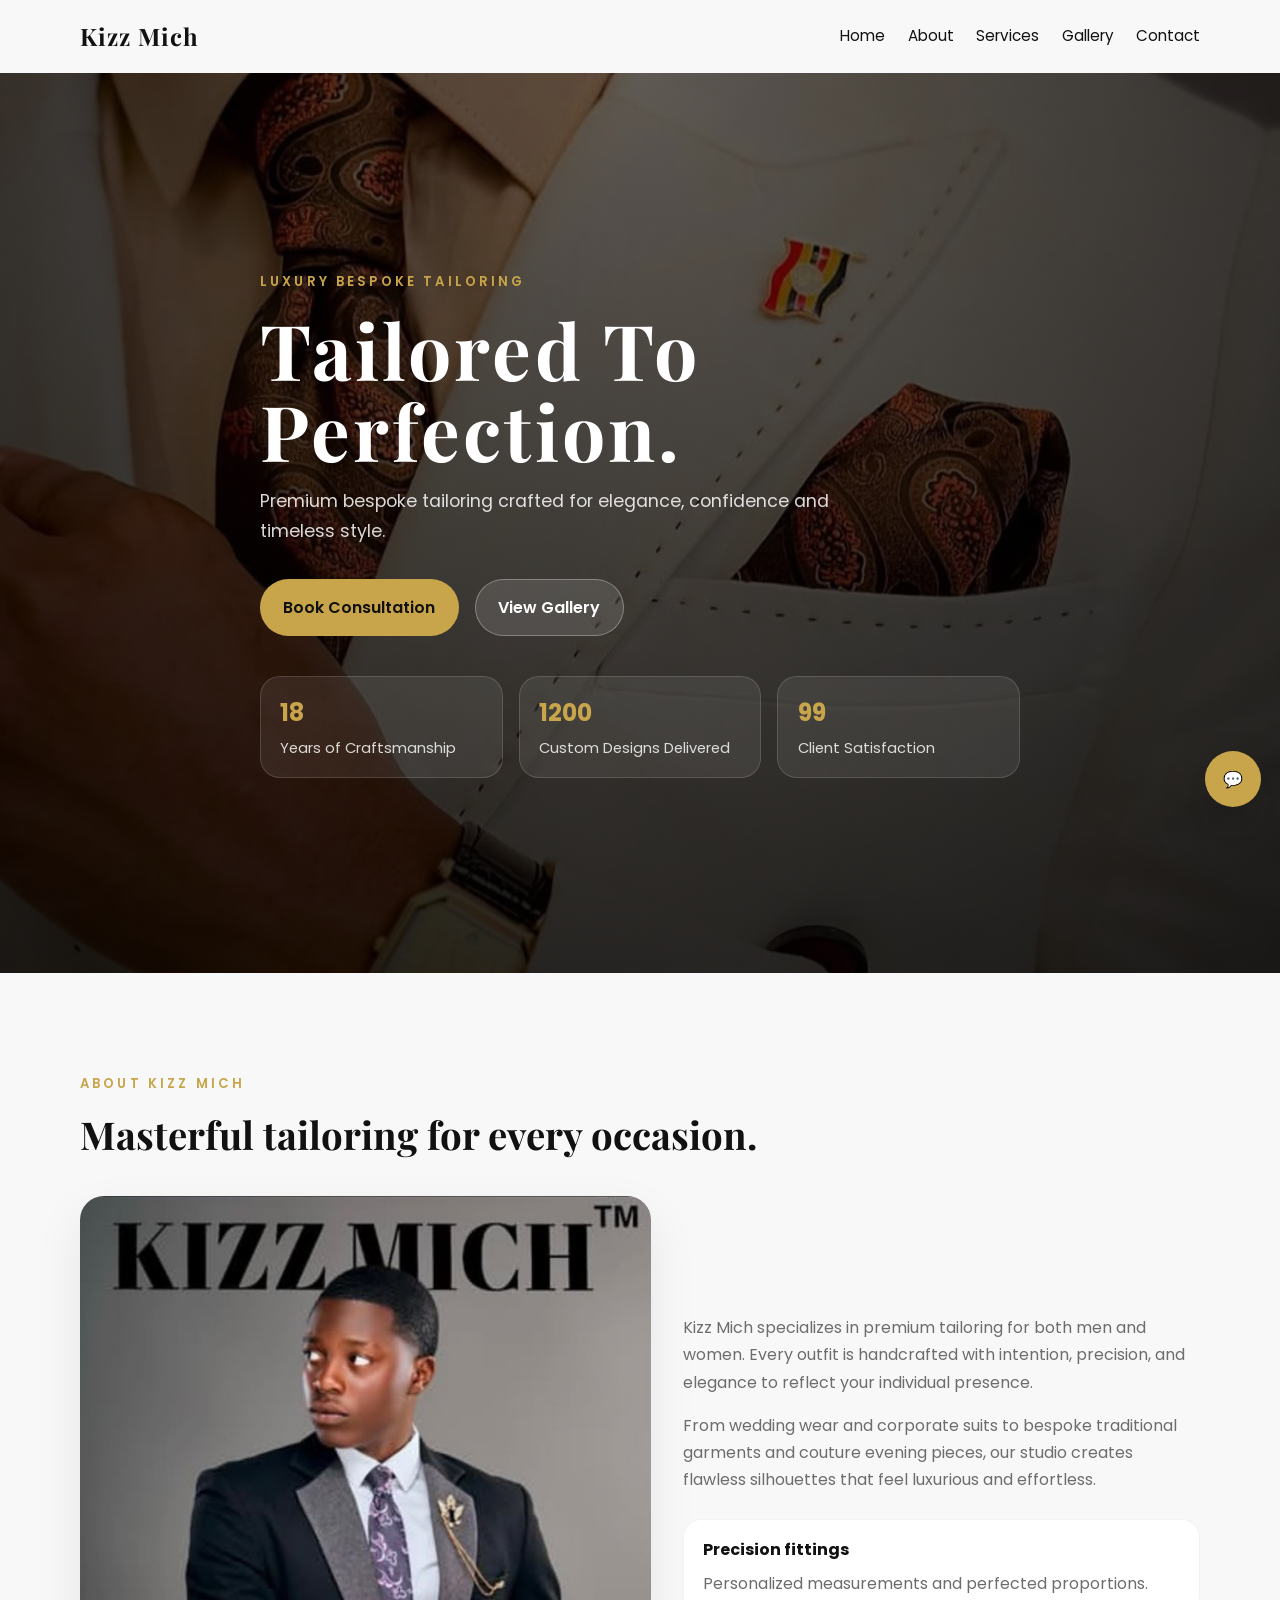
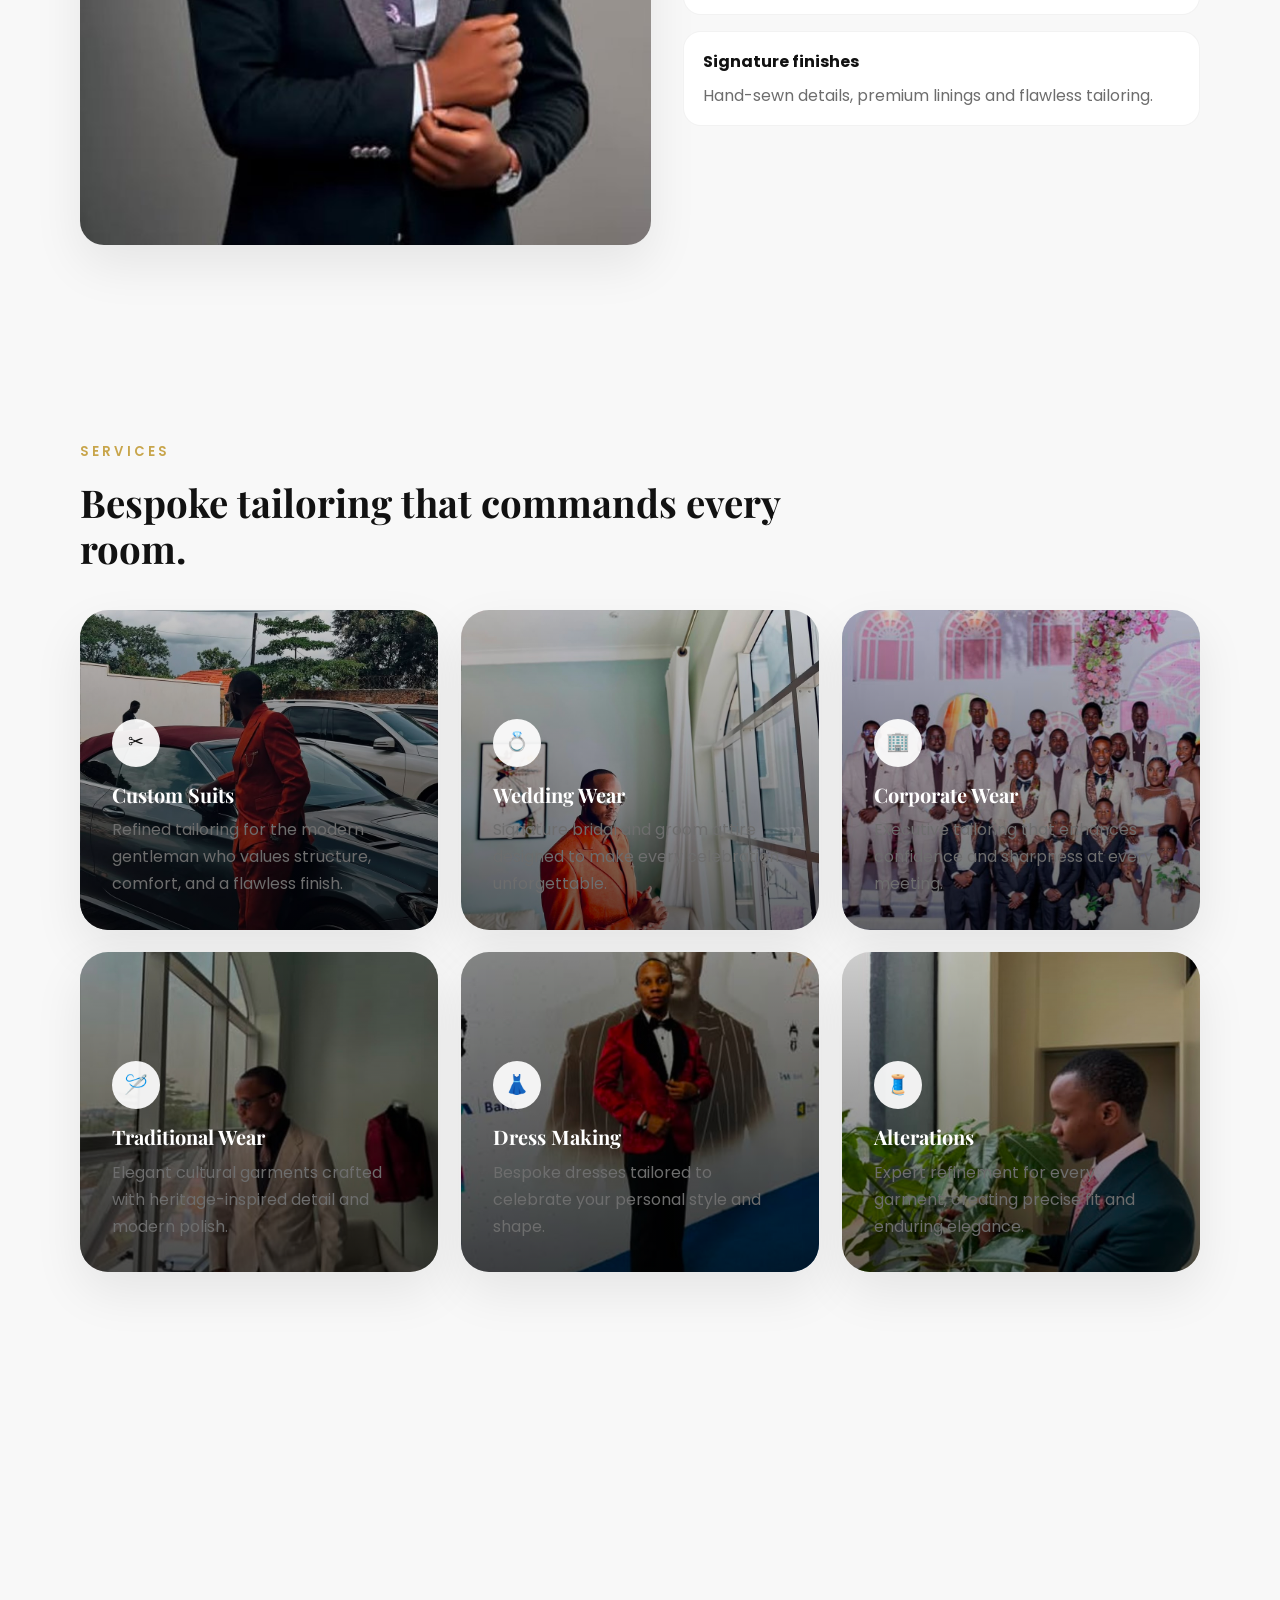
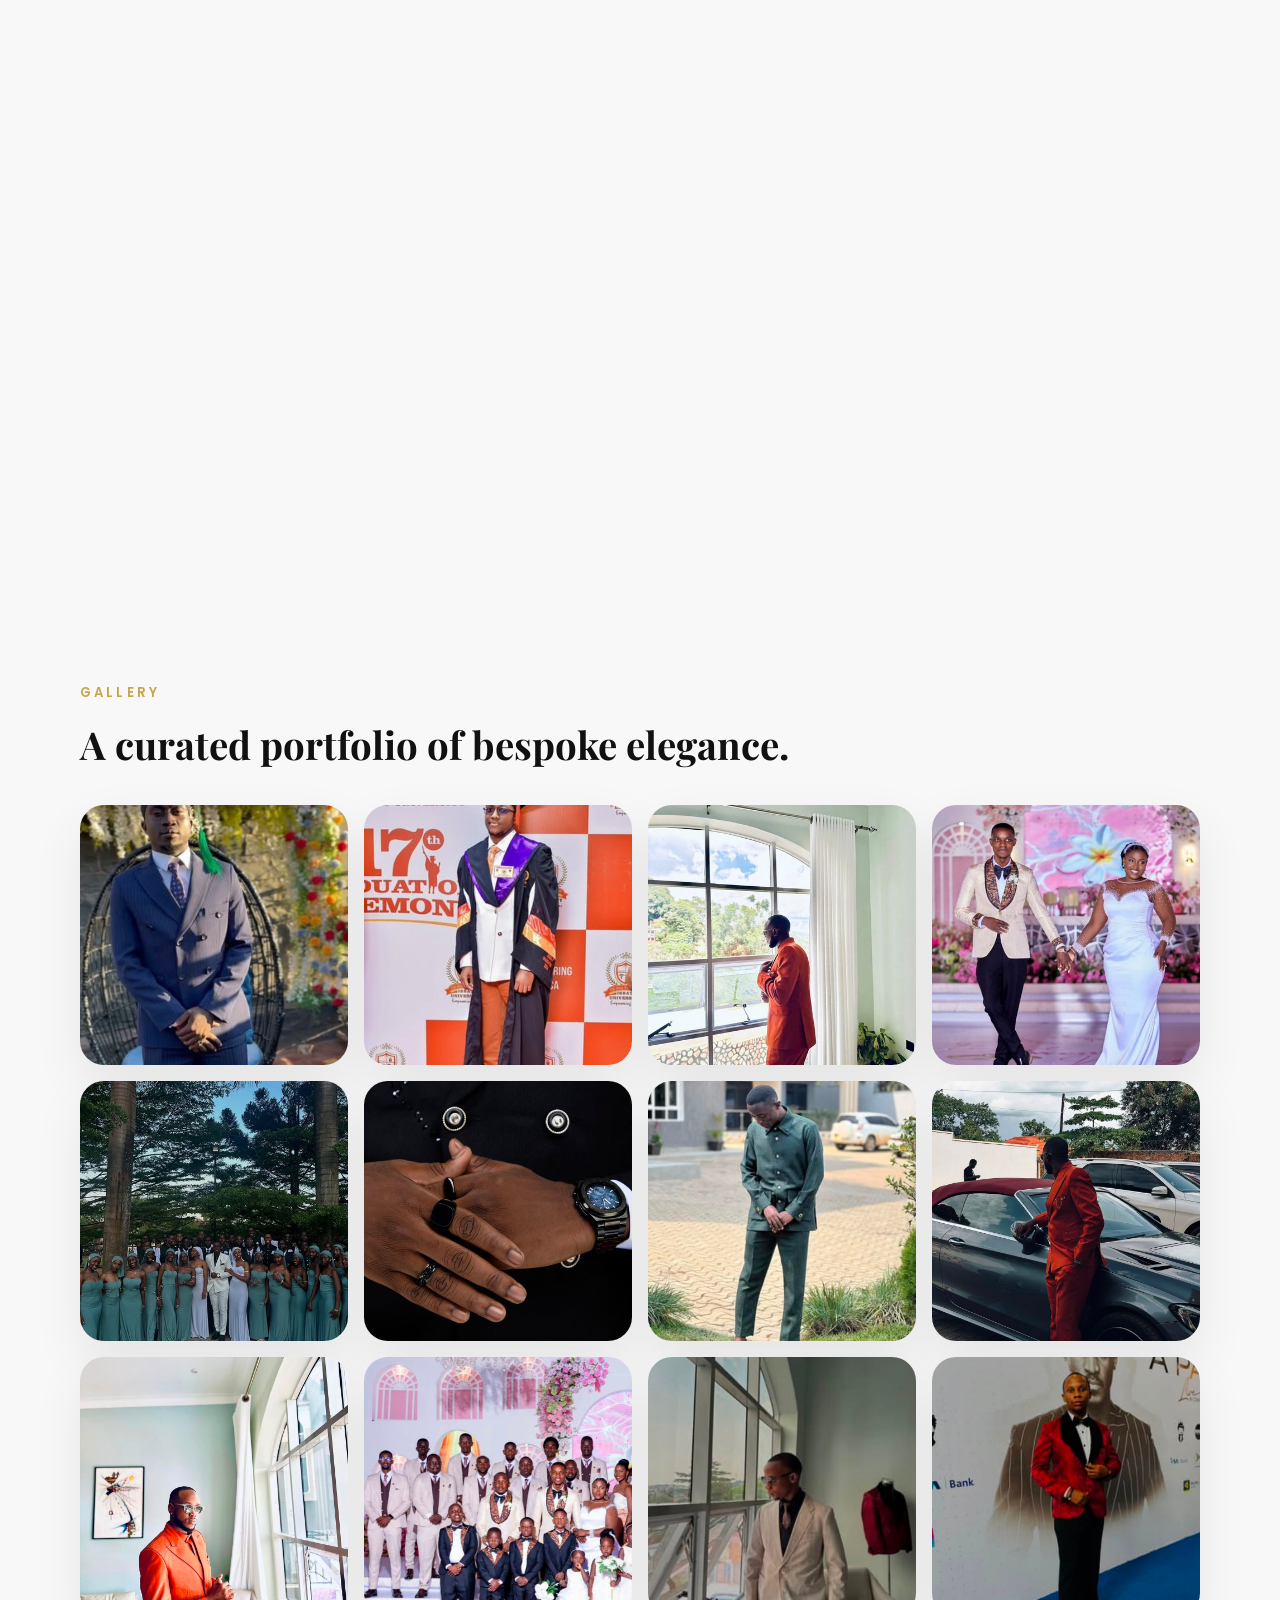
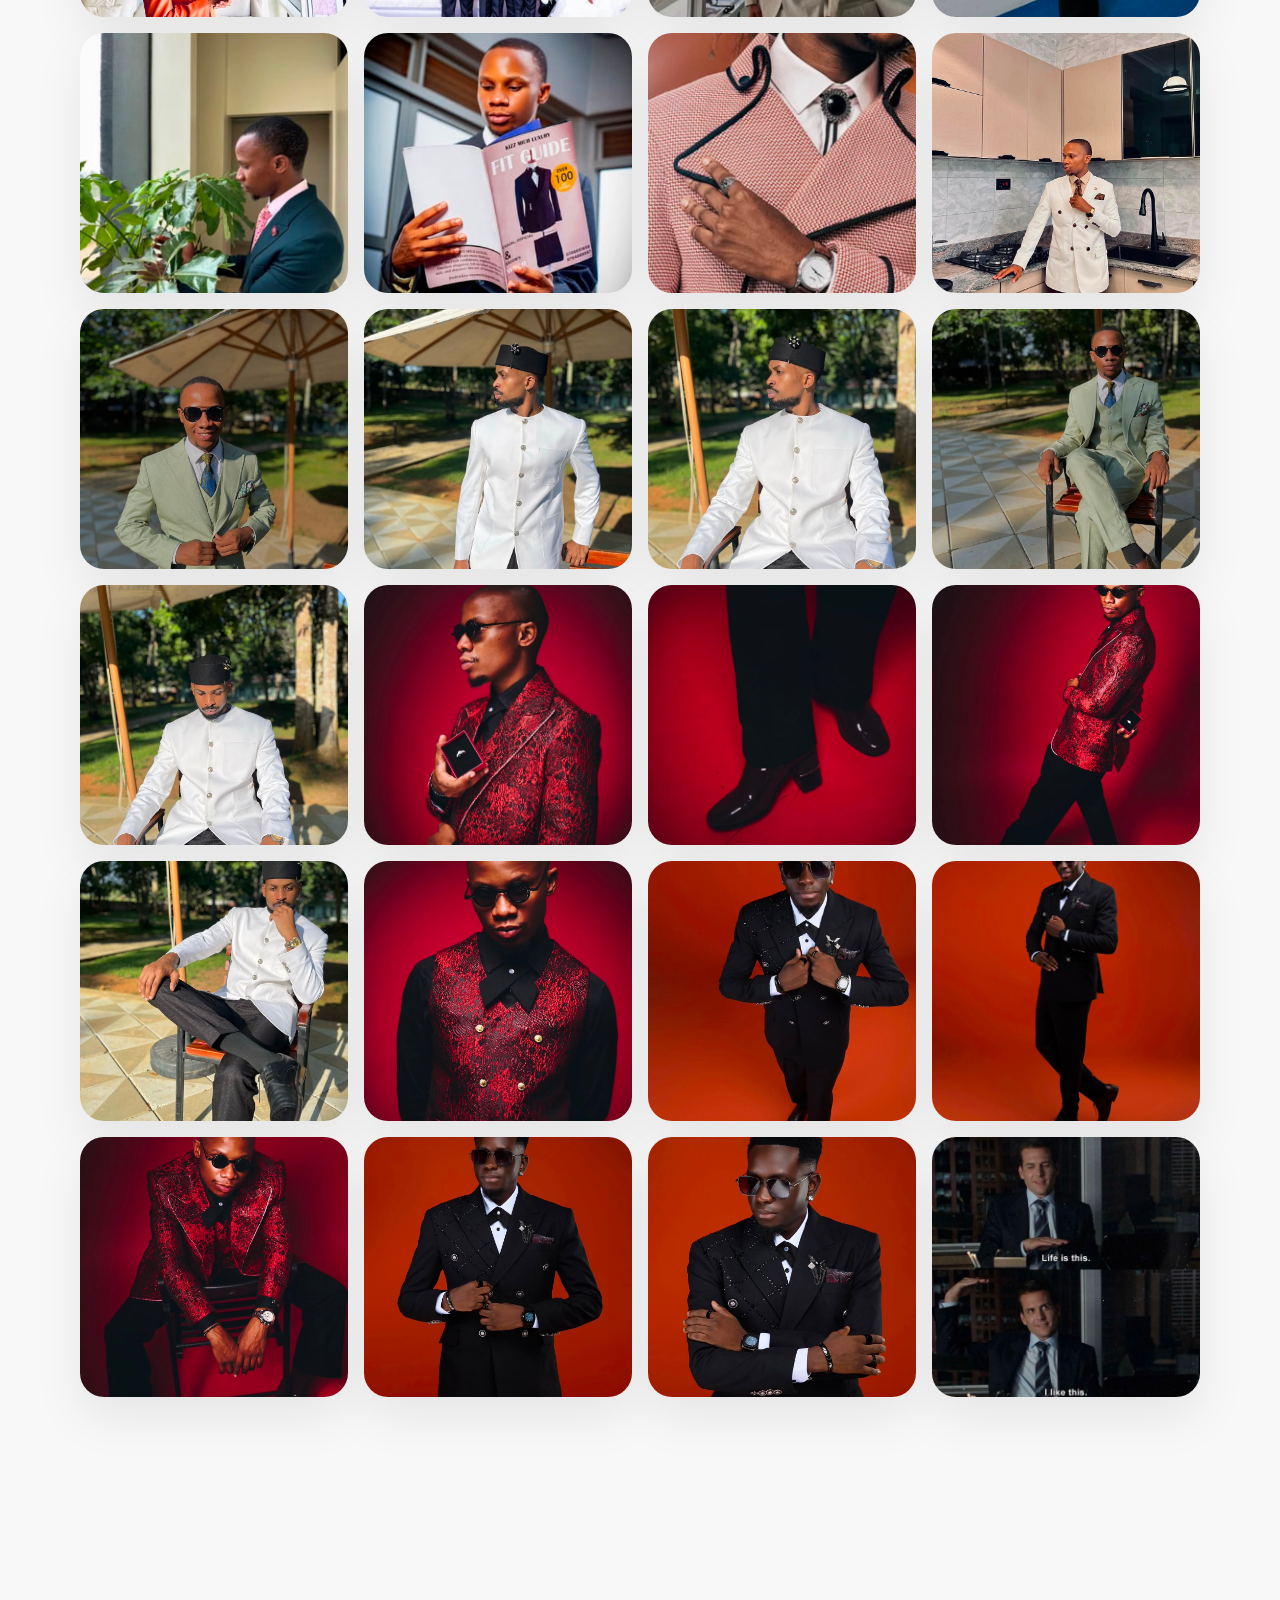
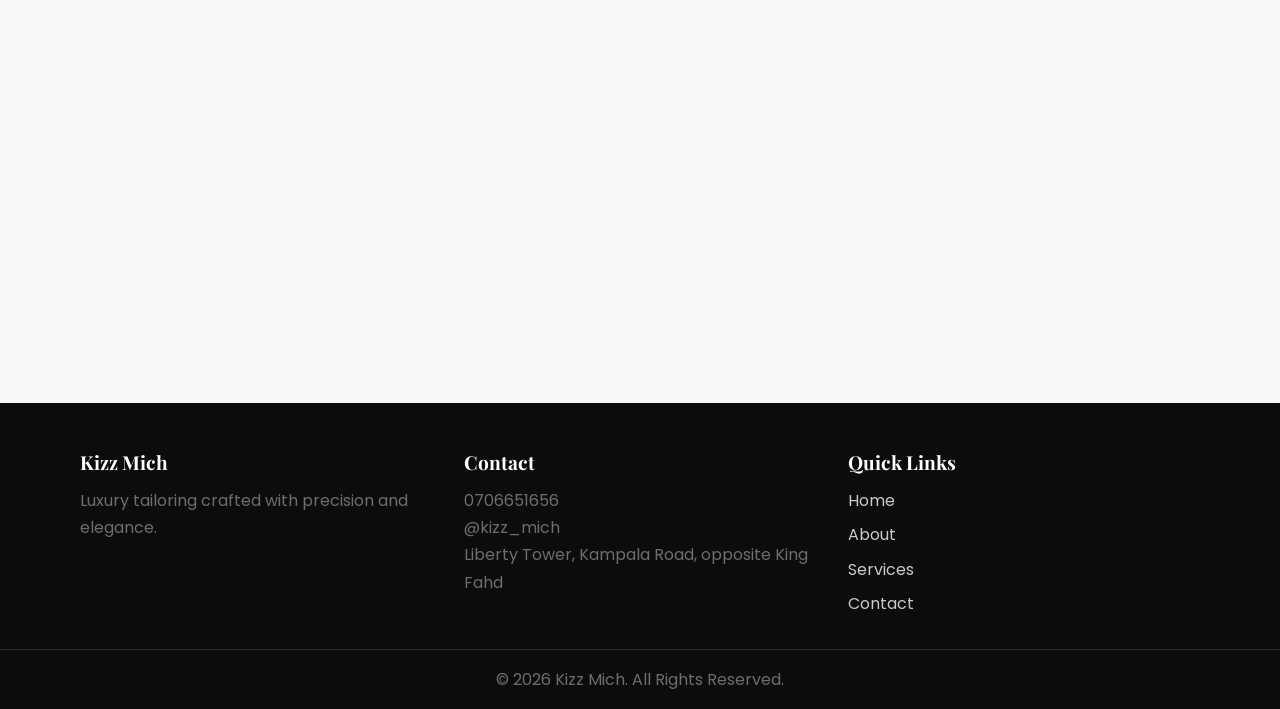
==== index.html @ db60ea43 "initial kizz mich 3" ====
<!DOCTYPE html>
<html lang="en">
  <head>
    <meta charset="UTF-8" />
    <meta name="viewport" content="width=device-width, initial-scale=1.0" />
    <meta
      name="description"
      content="Kizz Mich offers premium custom tailoring for men and women with precision, elegance, and timeless craftsmanship."
    />
    <meta property="og:title" content="Kizz Mich | Premium Bespoke Tailoring" />
    <meta
      property="og:description"
      content="Discover Kizz Mich — Uganda's leading bespoke tailoring studio for premium suits, couture dresses, and elegant custom wear."
    />
    <meta property="og:type" content="website" />
    <meta property="og:image" content="images/hero-1200.jpg" />
    <meta name="twitter:card" content="summary_large_image" />
    <title>Kizz Mich | Premium Tailoring</title>
    <link rel="preconnect" href="https://fonts.googleapis.com" />
    <link rel="preconnect" href="https://fonts.gstatic.com" crossorigin />
    <link
      href="https://fonts.googleapis.com/css2?family=Playfair+Display:wght@500;600;700&family=Poppins:wght@300;400;500;600&display=swap"
      rel="stylesheet"
    />
    <link rel="stylesheet" href="style.css" />
  </head>
  <body>
    <div class="page-loader" aria-hidden="true">
      <div class="loader-ring"></div>
    </div>

    <div class="progress-bar" aria-hidden="true"></div>

    <header class="site-header" id="home">
      <a class="skip-link" href="#main-content">Skip to content</a>
      <nav class="navbar container" aria-label="Primary navigation">
        <a href="#home" class="brand" aria-label="Kizz Mich home">Kizz Mich</a>
        <button class="menu-toggle" aria-label="Toggle navigation" aria-expanded="false" aria-controls="nav-links">
          <span></span>
          <span></span>
          <span></span>
        </button>
        <div class="nav-links" id="nav-links">
          <a href="#home">Home</a>
          <a href="#about">About</a>
          <a href="#services">Services</a>
          <a href="#gallery">Gallery</a>
          <a href="#contact">Contact</a>
        </div>
      </nav>
    </header>

    <main id="main-content">
      <section class="hero">
        <div class="hero-media">
          <picture>
            <source srcset="images/hero-800.jpg 800w, images/hero-1200.jpg 1200w" sizes="100vw" />
            <img src="images/hero.jpg" alt="Tailoring expert preparing luxury fabric" loading="eager" />
          </picture>
        </div>
        <div class="hero-overlay"></div>
        <div class="hero-content container reveal">
          <p class="eyebrow">Luxury Bespoke Tailoring</p>
          <h1>Tailored To Perfection.</h1>
          <p class="hero-copy">
            Premium bespoke tailoring crafted for elegance, confidence and timeless style.
          </p>
          <div class="hero-actions">
            <a href="#contact" class="btn btn-primary">Book Consultation</a>
            <a href="#gallery" class="btn btn-secondary">View Gallery</a>
          </div>
          <div class="hero-stats">
            <div>
              <strong data-count="18">0</strong>
              <span>Years of Craftsmanship</span>
            </div>
            <div>
              <strong data-count="1200">0</strong>
              <span>Custom Designs Delivered</span>
            </div>
            <div>
              <strong data-count="99">0</strong>
              <span>Client Satisfaction</span>
            </div>
          </div>
        </div>
      </section>

      <section class="about section container reveal" id="about">
        <div class="section-heading">
          <p class="eyebrow">About Kizz Mich</p>
          <h2>Masterful tailoring for every occasion.</h2>
        </div>
        <div class="about-grid about-grid-reverse">
          <div class="about-media about-portrait">
            <picture>
              <source srcset="images/about-600.jpg 600w, images/about-900.jpg 900w" sizes="(max-width: 760px) 100vw, 40vw" />
              <img src="images/about.jpg" alt="Tailor fitting a client in a luxurious studio" loading="lazy" />
            </picture>
          </div>
          <div class="about-copy">
            <p>
              Kizz Mich specializes in premium tailoring for both men and women. Every outfit is handcrafted with intention, precision, and elegance to reflect your individual presence.
            </p>
            <p>
              From wedding wear and corporate suits to bespoke traditional garments and couture evening pieces, our studio creates flawless silhouettes that feel luxurious and effortless.
            </p>
            <div class="about-highlights">
              <div>
                <strong>Precision fittings</strong>
                <span>Personalized measurements and perfected proportions.</span>
              </div>
              <div>
                <strong>Signature finishes</strong>
                <span>Hand-sewn details, premium linings and flawless tailoring.</span>
              </div>
            </div>
          </div>
        </div>
      </section>

      <section class="services section container reveal" id="services">
        <div class="section-heading">
          <p class="eyebrow">Services</p>
          <h2>Bespoke tailoring that commands every room.</h2>
        </div>
        <div class="services-grid">
          <article class="service-card" style="background-image:url('images/WhatsApp Image 2026-07-07 at 2.51.46 PM (1).jpeg')">
            <div class="service-overlay"></div>
            <div class="service-body">
              <div class="icon">✂</div>
              <h3>Custom Suits</h3>
              <p>Refined tailoring for the modern gentleman who values structure, comfort, and a flawless finish.</p>
            </div>
          </article>
          <article class="service-card" style="background-image:url('images/WhatsApp Image 2026-07-07 at 2.51.46 PM (2).jpeg')">
            <div class="service-overlay"></div>
            <div class="service-body">
              <div class="icon">💍</div>
              <h3>Wedding Wear</h3>
              <p>Signature bridal and groom attire designed to make every celebration unforgettable.</p>
            </div>
          </article>
          <article class="service-card" style="background-image:url('images/WhatsApp Image 2026-07-07 at 2.51.46 PM (3).jpeg')">
            <div class="service-overlay"></div>
            <div class="service-body">
              <div class="icon">🏢</div>
              <h3>Corporate Wear</h3>
              <p>Executive tailoring that enhances confidence and sharpness at every meeting.</p>
            </div>
          </article>
          <article class="service-card" style="background-image:url('images/WhatsApp Image 2026-07-07 at 2.51.47 PM (1).jpeg')">
            <div class="service-overlay"></div>
            <div class="service-body">
              <div class="icon">🪡</div>
              <h3>Traditional Wear</h3>
              <p>Elegant cultural garments crafted with heritage-inspired detail and modern polish.</p>
            </div>
          </article>
          <article class="service-card" style="background-image:url('images/WhatsApp Image 2026-07-07 at 2.51.47 PM (2).jpeg')">
            <div class="service-overlay"></div>
            <div class="service-body">
              <div class="icon">👗</div>
              <h3>Dress Making</h3>
              <p>Bespoke dresses tailored to celebrate your personal style and shape.</p>
            </div>
          </article>
          <article class="service-card" style="background-image:url('images/WhatsApp Image 2026-07-07 at 2.51.47 PM (3).jpeg')">
            <div class="service-overlay"></div>
            <div class="service-body">
              <div class="icon">🧵</div>
              <h3>Alterations</h3>
              <p>Expert refinement for every garment, creating precise fit and enduring elegance.</p>
            </div>
          </article>
        </div>
      </section>

      <section class="why-us section container reveal">
        <div class="section-heading">
          <p class="eyebrow">Why Choose Us</p>
          <h2>Craftsmanship that goes beyond expectation.</h2>
        </div>
        <div class="feature-grid feature-grid-6">
          <article class="feature-card">
            <div class="icon">👑</div>
            <h3>Premium Fabrics</h3>
            <p>Only the finest materials selected for luxurious texture and durability.</p>
          </article>
          <article class="feature-card">
            <div class="icon">📏</div>
            <h3>Perfect Fit</h3>
            <p>Precision measurements and tailored adjustments for flawless contours.</p>
          </article>
          <article class="feature-card">
            <div class="icon">🧵</div>
            <h3>Attention To Detail</h3>
            <p>Every seam, stitch, and finish is executed with exacting care.</p>
          </article>
          <article class="feature-card">
            <div class="icon">⚡</div>
            <h3>Fast Delivery</h3>
            <p>Efficient service that delivers your bespoke wardrobe on schedule.</p>
          </article>
          <article class="feature-card">
            <div class="icon">🌟</div>
            <h3>Customer Satisfaction</h3>
            <p>A commitment to delight every client with service and style.</p>
          </article>
          <article class="feature-card">
            <div class="icon">🎨</div>
            <h3>Creative Styling</h3>
            <p>Personalized design direction for timeless, modern elegance.</p>
          </article>
        </div>
      </section>

      <section class="gallery section container reveal" id="gallery">
        <div class="section-heading">
          <p class="eyebrow">Gallery</p>
          <h2>A curated portfolio of bespoke elegance.</h2>
        </div>
        <div class="gallery-grid" id="galleryGrid"></div>
        <div class="lightbox" id="lightbox" aria-hidden="true">
          <button type="button" class="lightbox-close" aria-label="Close gallery view">×</button>
          <button type="button" class="lightbox-prev" aria-label="Previous image">‹</button>
          <img class="lightbox-image" alt="" />
          <button type="button" class="lightbox-next" aria-label="Next image">›</button>
        </div>
      </section>

      <section class="testimonials section container reveal">
        <div class="section-heading">
          <p class="eyebrow">Testimonials</p>
          <h2>Trusted by clients who value impeccable style.</h2>
        </div>
        <div class="testimonial-slider">
          <button type="button" class="testimonial-nav prev" aria-label="Previous testimonial">‹</button>
          <div class="testimonial-track">
            <article class="testimonial-card">
              <div class="profile" style="background-image:url('images/WhatsApp Image 2026-07-07 at 2.51.49 PM (1).jpeg')"></div>
              <p>“The fit was flawless and the attention to detail was extraordinary. I felt truly elevated.”</p>
              <h3>Sarah N.</h3>
              <span>★★★★★</span>
            </article>
            <article class="testimonial-card">
              <div class="profile" style="background-image:url('images/WhatsApp Image 2026-07-07 at 2.51.49 PM (2).jpeg')"></div>
              <p>“Every piece felt bespoke and beautifully finished. Kizz Mich made me look sharp and confident.”</p>
              <h3>David K.</h3>
              <span>★★★★★</span>
            </article>
            <article class="testimonial-card">
              <div class="profile" style="background-image:url('images/WhatsApp Image 2026-07-07 at 2.51.49 PM (3).jpeg')"></div>
              <p>“Professional, elegant, and incredibly attentive. My wedding attire exceeded every expectation.”</p>
              <h3>Anita M.</h3>
              <span>★★★★★</span>
            </article>
          </div>
          <button type="button" class="testimonial-nav next" aria-label="Next testimonial">›</button>
        </div>
      </section>

      <section class="cta section reveal cta-strong">
        <div class="cta-overlay"></div>
        <div class="container cta-box">
          <h2>Ready for your perfect fit?</h2>
          <a href="#contact" class="btn btn-primary btn-light">Contact Us</a>
        </div>
      </section>

      <section class="contact section container reveal" id="contact">
        <div class="section-heading">
          <p class="eyebrow">Contact</p>
          <h2>Book your consultation with us.</h2>
        </div>
        <div class="contact-grid">
          <div class="contact-details">
            <div class="detail-item">
              <h3>Phone</h3>
              <p><a href="tel:+256706651656">0706651656</a></p>
            </div>
            <div class="detail-item">
              <h3>Instagram</h3>
              <p><a href="https://instagram.com/kizz_mich" target="_blank" rel="noreferrer">@kizz_mich</a></p>
            </div>
            <div class="detail-item">
              <h3>Location</h3>
              <p>Liberty Tower, Kampala Road, opposite King Fahd</p>
            </div>
            <div class="social-links" aria-label="Social links">
              <a href="https://instagram.com/kizz_mich" target="_blank" rel="noreferrer" aria-label="Instagram">📸</a>
              <a href="tel:+256706651656" aria-label="Phone">📞</a>
            </div>
          </div>
          <form class="contact-form" novalidate>
            <div class="form-row">
              <label>
                Name
                <input type="text" name="name" required />
              </label>
              <label>
                Email
                <input type="email" name="email" required />
              </label>
            </div>
            <div class="form-row">
              <label>
                Phone
                <input type="tel" name="phone" required />
              </label>
            </div>
            <label>
              Message
              <textarea name="message" rows="5" required></textarea>
            </label>
            <button type="submit" class="btn btn-primary">Send Message</button>
            <p class="form-message" role="status" aria-live="polite"></p>
          </form>
        </div>
        <div class="map-card">
          <iframe
            title="Kizz Mich location map"
            src="https://www.google.com/maps?q=Liberty%20Tower%20Kampala%20Road%20opposite%20King%20Fahd&output=embed"
            loading="lazy"
            referrerpolicy="no-referrer-when-downgrade"
          ></iframe>
        </div>
      </section>
    </main>

    <footer class="site-footer">
      <div class="container footer-grid">
        <div>
          <h3>Kizz Mich</h3>
          <p>Luxury tailoring crafted with precision and elegance.</p>
        </div>
        <div>
          <h3>Contact</h3>
          <p>0706651656</p>
          <p>@kizz_mich</p>
          <p>Liberty Tower, Kampala Road, opposite King Fahd</p>
        </div>
        <div>
          <h3>Quick Links</h3>
          <ul>
            <li><a href="#home">Home</a></li>
            <li><a href="#about">About</a></li>
            <li><a href="#services">Services</a></li>
            <li><a href="#contact">Contact</a></li>
          </ul>
        </div>
      </div>
      <div class="footer-bottom">
        <p>© 2026 Kizz Mich. All Rights Reserved.</p>
      </div>
    </footer>

    <a class="whatsapp-float" href="https://wa.me/256706651656" target="_blank" rel="noreferrer" aria-label="Chat on WhatsApp">💬</a>
    <button class="back-to-top" aria-label="Back to top">↑</button>

    <script src="script.js"></script>
  </body>
</html>
---- style.css ----
:root {
  --color-primary: #111111;
  --color-secondary: #ffffff;
  --color-accent: #c8a54b;
  --color-bg: #f8f8f8;
  --color-muted: #6d6d6d;
  --shadow: 0 20px 50px rgba(17, 17, 17, 0.08);
  --radius: 24px;
  --container: min(1120px, calc(100% - 2rem));
}

* {
  box-sizing: border-box;
  margin: 0;
  padding: 0;
}

html {
  scroll-behavior: smooth;
}

body {
  font-family: 'Poppins', sans-serif;
  color: var(--color-primary);
  background: var(--color-bg);
  line-height: 1.7;
  overflow-x: hidden;
}

img {
  display: block;
  width: 100%;
}

a {
  color: inherit;
  text-decoration: none;
}

button,
input,
textarea,
select {
  font: inherit;
}

.container {
  width: var(--container);
  margin: 0 auto;
}

.section {
  padding: 6rem 0;
}

.reveal {
  opacity: 0;
  transform: translateY(32px);
  transition: opacity 0.7s ease, transform 0.7s ease;
}

.reveal.visible {
  opacity: 1;
  transform: translateY(0);
}

.skip-link {
  position: absolute;
  left: -999px;
  top: 0;
  background: var(--color-primary);
  color: var(--color-secondary);
  padding: 0.75rem 1rem;
  z-index: 50;
}

.skip-link:focus {
  left: 1rem;
  top: 1rem;
}

.page-loader {
  position: fixed;
  inset: 0;
  background: var(--color-secondary);
  display: grid;
  place-items: center;
  z-index: 999;
  transition: opacity 0.5s ease, visibility 0.5s ease;
}

.page-loader.hidden {
  opacity: 0;
  visibility: hidden;
}

.loader-ring {
  width: 54px;
  height: 54px;
  border: 4px solid rgba(200, 165, 75, 0.2);
  border-top-color: var(--color-accent);
  border-radius: 50%;
  animation: spin 0.85s linear infinite;
}

.progress-bar {
  position: fixed;
  top: 0;
  left: 0;
  height: 3px;
  width: 0;
  background: linear-gradient(90deg, var(--color-accent), #e7c77d);
  z-index: 1000;
}

.site-header {
  position: sticky;
  top: 0;
  z-index: 200;
  transition: background 0.3s ease, box-shadow 0.3s ease, backdrop-filter 0.3s ease;
}

.site-header.scrolled {
  background: rgba(255, 255, 255, 0.88);
  backdrop-filter: blur(16px);
  box-shadow: 0 10px 35px rgba(17, 17, 17, 0.06);
}

.navbar {
  display: flex;
  justify-content: space-between;
  align-items: center;
  padding: 1rem 0;
}

.brand {
  font-family: 'Playfair Display', serif;
  font-size: 1.5rem;
  font-weight: 700;
  letter-spacing: 0.04em;
}

.nav-links {
  display: flex;
  gap: 1.4rem;
  align-items: center;
}

.nav-links a {
  color: var(--color-primary);
  font-size: 0.95rem;
  transition: color 0.3s ease, transform 0.3s ease;
}

.nav-links a:hover,
.nav-links a:focus-visible {
  color: var(--color-accent);
  transform: translateY(-2px);
}

.menu-toggle {
  display: none;
  flex-direction: column;
  gap: 4px;
  border: 0;
  background: transparent;
  cursor: pointer;
}

.menu-toggle span {
  display: block;
  width: 24px;
  height: 2px;
  background: var(--color-primary);
  transition: transform 0.3s ease, opacity 0.3s ease;
}

.hero {
  position: relative;
  min-height: 100vh;
  display: grid;
  align-items: center;
  overflow: hidden;
}

.hero-media {
  position: absolute;
  inset: 0;
  z-index: 0;
}

.hero-media img {
  width: 100%;
  height: 100%;
  object-fit: cover;
  transform: scale(1.05);
  transition: transform 16s ease;
}

.hero:hover .hero-media img,
.hero:focus-within .hero-media img {
  transform: scale(1.08);
}

.hero-overlay {
  position: absolute;
  inset: 0;
  background: radial-gradient(circle at top center, rgba(0, 0, 0, 0.45), rgba(0, 0, 0, 0.85));
  z-index: 1;
}

.hero-content {
  position: relative;
  z-index: 2;
  color: var(--color-secondary);
  padding: 6rem 0;
  max-width: 760px;
}

.hero h1 {
  font-size: clamp(3rem, 6vw, 5.2rem);
  letter-spacing: 0.04em;
  line-height: 1.05;
}

.hero-copy {
  font-size: 1.12rem;
  color: rgba(255, 255, 255, 0.88);
  margin-bottom: 2rem;
  max-width: 620px;
}

.hero-actions {
  display: flex;
  flex-wrap: wrap;
  gap: 1rem;
  margin-bottom: 2.5rem;
}

.hero-stats {
  display: grid;
  grid-template-columns: repeat(3, minmax(0, 1fr));
  gap: 1rem;
}

.hero-stats div {
  background: rgba(255, 255, 255, 0.08);
  border: 1px solid rgba(255, 255, 255, 0.14);
  padding: 1rem 1.2rem;
  border-radius: 20px;
}

.hero-stats strong {
  display: block;
  font-size: 1.5rem;
  color: var(--color-accent);
}

.hero-stats span {
  color: rgba(255, 255, 255, 0.82);
  font-size: 0.92rem;
}

.eyebrow {
  display: inline-flex;
  text-transform: uppercase;
  letter-spacing: 0.24em;
  font-size: 0.82rem;
  color: var(--color-accent);
  margin-bottom: 1rem;
  font-weight: 600;
}

h1,
h2,
h3 {
  font-family: 'Playfair Display', serif;
  line-height: 1.2;
}

h1 {
  font-size: clamp(2.5rem, 5vw, 4.5rem);
  margin-bottom: 1rem;
}

h2 {
  font-size: clamp(2rem, 3vw, 2.75rem);
  margin-bottom: 1rem;
}

.hero-copy {
  font-size: 1.1rem;
  color: rgba(255, 255, 255, 0.84);
  margin-bottom: 2rem;
  max-width: 610px;
}

.hero-actions {
  display: flex;
  flex-wrap: wrap;
  gap: 1rem;
  margin-bottom: 2.5rem;
}

.btn {
  display: inline-flex;
  align-items: center;
  justify-content: center;
  border-radius: 999px;
  padding: 0.9rem 1.4rem;
  font-weight: 600;
  border: 1px solid transparent;
  transition: transform 0.3s ease, box-shadow 0.3s ease, background 0.3s ease;
}

.btn:hover,
.btn:focus-visible {
  transform: translateY(-3px);
  box-shadow: 0 10px 25px rgba(0, 0, 0, 0.16);
}

.btn-primary {
  background: var(--color-accent);
  color: var(--color-primary);
}

.btn-secondary {
  background: rgba(255, 255, 255, 0.12);
  color: var(--color-secondary);
  border-color: rgba(255, 255, 255, 0.3);
}

.btn-light {
  background: var(--color-secondary);
  color: var(--color-primary);
}

.stats {
  display: grid;
  grid-template-columns: repeat(3, minmax(0, 1fr));
  gap: 1rem;
  padding-top: 1rem;
}

.stats div {
  background: rgba(255, 255, 255, 0.08);
  backdrop-filter: blur(10px);
  padding: 1rem;
  border-radius: 16px;
}

.stats strong {
  display: block;
  font-size: 1.3rem;
  color: var(--color-accent);
}

.stats span {
  font-size: 0.9rem;
  color: rgba(255, 255, 255, 0.8);
}

.section-heading {
  max-width: 760px;
  margin-bottom: 2.4rem;
}

.about-grid,
.contact-grid,
.footer-grid {
  display: grid;
  gap: 2rem;
}

.about-grid {
  grid-template-columns: 0.95fr 1.05fr;
  align-items: center;
}

.about-grid.about-grid-reverse {
  grid-template-columns: 1.05fr 0.95fr;
}

.about-portrait img,
.about-portrait picture {
  width: 100%;
  height: auto;
  border-radius: calc(var(--radius) + 8px);
  box-shadow: var(--shadow);
  object-fit: cover;
}

.about-copy p {
  font-size: 1rem;
  color: var(--color-muted);
}

.about-highlights {
  display: grid;
  gap: 1rem;
  margin-top: 1.6rem;
}

.about-highlights div {
  padding: 1rem 1.2rem;
  background: rgba(255, 255, 255, 0.95);
  border-radius: 18px;
  border: 1px solid rgba(17, 17, 17, 0.05);
}

.about-highlights strong {
  display: block;
  margin-bottom: 0.45rem;
}

.about-highlights span {
  color: var(--color-muted);
}

.about-copy p + p {
  margin-top: 1rem;
  color: var(--color-muted);
}

.about-media img {
  border-radius: var(--radius);
  box-shadow: var(--shadow);
  min-height: 360px;
  object-fit: cover;
}

.card-grid {
  display: grid;
  grid-template-columns: repeat(3, minmax(0, 1fr));
  gap: 1.4rem;
}

.services-grid {
  display: grid;
  grid-template-columns: repeat(3, minmax(0, 1fr));
  gap: 1.4rem;
}

.service-card,
.feature-card,
.testimonial-card,
.contact-form,
.map-card {
  background: var(--color-secondary);
  border-radius: 28px;
  padding: 1.5rem;
  box-shadow: var(--shadow);
  transition: transform 0.35s ease, box-shadow 0.35s ease, filter 0.35s ease;
}

.service-card {
  min-height: 320px;
  display: flex;
  align-items: flex-end;
  position: relative;
  overflow: hidden;
  padding: 2rem;
  background-size: cover;
  background-position: center;
}

.service-card::before {
  content: '';
  position: absolute;
  inset: 0;
  background: linear-gradient(180deg, rgba(0,0,0,0.18), rgba(0,0,0,0.6));
  transition: background 0.35s ease;
}

.service-body {
  position: relative;
  z-index: 1;
}

.service-card .icon {
  background: rgba(255, 255, 255, 0.92);
  color: var(--color-primary);
}

.service-card h3,
.service-card p {
  color: var(--color-secondary);
}

.service-card:hover {
  transform: translateY(-8px);
  box-shadow: 0 30px 60px rgba(17, 17, 17, 0.18);
}

.service-card:hover::before {
  background: linear-gradient(180deg, rgba(0,0,0,0.24), rgba(0,0,0,0.7));
}

.feature-card,
.testimonial-card {
  padding: 2rem;
}

.service-card:hover,
.feature-card:hover,
.testimonial-card:hover,
.gallery-item:hover {
  transform: translateY(-6px);
  box-shadow: 0 24px 50px rgba(17, 17, 17, 0.12);
}

.icon {
  width: 48px;
  height: 48px;
  display: grid;
  place-items: center;
  border-radius: 50%;
  background: rgba(200, 165, 75, 0.15);
  color: var(--color-accent);
  font-size: 1.2rem;
  margin-bottom: 1rem;
}

.service-card h3,
.feature-card h3,
.testimonial-card h3 {
  margin-bottom: 0.6rem;
  font-size: 1.25rem;
}

.service-card p,
.feature-card p,
.testimonial-card p,
.contact-details p,
.site-footer p,
.site-footer li {
  color: var(--color-muted);
}

.why-us {
  background: rgba(255, 255, 255, 0.72);
  padding: 5rem 0;
}

.feature-grid {
  display: grid;
  grid-template-columns: repeat(2, minmax(0, 1fr));
  gap: 1.4rem;
}

.feature-grid.feature-grid-6 {
  grid-template-columns: repeat(3, minmax(0, 1fr));
}

.gallery-grid {
  display: grid;
  grid-template-columns: repeat(auto-fit, minmax(260px, 1fr));
  gap: 1rem;
}

.lightbox {
  position: fixed;
  inset: 0;
  display: grid;
  place-items: center;
  background: rgba(7, 7, 7, 0.92);
  opacity: 0;
  pointer-events: none;
  transition: opacity 0.25s ease;
  z-index: 50;
}

.lightbox.open {
  opacity: 1;
  pointer-events: auto;
}

.lightbox-image {
  width: min(92vw, 1100px);
  max-height: min(92vh, 92vh);
  border-radius: var(--radius);
  box-shadow: var(--shadow);
  object-fit: contain;
}

.lightbox button {
  position: absolute;
  border: none;
  color: var(--color-secondary);
  background: rgba(17, 17, 17, 0.75);
  width: 48px;
  height: 48px;
  border-radius: 50%;
  cursor: pointer;
  display: grid;
  place-items: center;
  transition: transform 0.2s ease, background 0.2s ease;
}

.lightbox button:hover,
.lightbox button:focus-visible {
  transform: scale(1.05);
  background: rgba(255, 255, 255, 0.16);
}

.lightbox-close {
  top: 1.4rem;
  right: 1.4rem;
}

.lightbox-prev {
  left: 1.2rem;
  top: 50%;
  transform: translateY(-50%);
}

.lightbox-next {
  right: 1.2rem;
  top: 50%;
  transform: translateY(-50%);
}

.gallery-item {
  position: relative;
  overflow: hidden;
  border-radius: var(--radius);
  box-shadow: var(--shadow);
  cursor: pointer;
}

.gallery-item::after {
  content: '';
  position: absolute;
  inset: 0;
  background: linear-gradient(180deg, rgba(0,0,0,0.05), rgba(0,0,0,0.35));
  opacity: 0;
  transition: opacity 0.35s ease;
}

.gallery-item:hover::after,
.gallery-item:focus-within::after {
  opacity: 1;
}

.gallery-item img {
  width: 100%;
  height: 260px;
  object-fit: cover;
  transition: transform 0.5s ease;
}

.gallery-item:hover img,
.gallery-item:focus-within img {
  transform: scale(1.06);
}

.testimonial-card {
  min-width: min(100%, 320px);
  border: 1px solid rgba(255,255,255,0.12);
  background: rgba(255,255,255,0.08);
  backdrop-filter: blur(18px);
  color: var(--color-secondary);
}

.testimonial-card p {
  color: rgba(255,255,255,0.92);
}

.testimonial-card h3,
.testimonial-card span {
  color: var(--color-secondary);
}

.testimonial-card .profile {
  width: 76px;
  height: 76px;
  border-radius: 50%;
  background-size: cover;
  background-position: center;
  box-shadow: inset 0 0 0 4px rgba(255,255,255,0.12);
  margin-bottom: 1.2rem;
}

.testimonial-slider {
  position: relative;
  overflow: hidden;
}

.testimonial-track {
  display: grid;
  grid-auto-flow: column;
  gap: 1rem;
  transition: transform 0.4s ease;
  width: max-content;
  scroll-snap-type: x mandatory;
  will-change: transform;
}

.testimonial-card {
  scroll-snap-align: start;
}

.testimonial-nav {
  position: absolute;
  top: 50%;
  transform: translateY(-50%);
  width: 46px;
  height: 46px;
  border-radius: 50%;
  border: none;
  background: rgba(255,255,255,0.18);
  color: var(--color-secondary);
  cursor: pointer;
  z-index: 5;
  transition: background 0.25s ease, opacity 0.25s ease, transform 0.25s ease;
}

.testimonial-nav:hover:not(:disabled),
.testimonial-nav:focus-visible:not(:disabled) {
  background: rgba(255,255,255,0.28);
  transform: translateY(-50%) scale(1.02);
}

.testimonial-nav:disabled {
  opacity: 0.36;
  cursor: not-allowed;
  background: rgba(255,255,255,0.08);
}

.testimonial-nav.prev {
  left: -10px;
}

.testimonial-nav.next {
  right: -10px;
}

.cta {
  padding: 0 0 4rem;
}

.cta-strong {
  position: relative;
  overflow: hidden;
}

.cta-strong::before {
  content: '';
  position: absolute;
  inset: 0;
  background: url('images/WhatsApp Image 2026-07-07 at 2.51.48 PM (1).jpeg') center/cover no-repeat;
  filter: brightness(0.3);
  opacity: 0.96;
}

.cta-box {
  position: relative;
  z-index: 2;
  background: rgba(17, 17, 17, 0.88);
  color: var(--color-secondary);
  border-radius: 32px;
  padding: 3rem 2.2rem;
  display: flex;
  justify-content: space-between;
  align-items: center;
  gap: 1rem;
}

.cta-box h2 {
  margin: 0;
  font-size: clamp(2rem, 3.5vw, 3rem);
}

.cta-box {
  background: var(--color-primary);
  color: var(--color-secondary);
  border-radius: 32px;
  padding: 3rem 2rem;
  display: flex;
  justify-content: space-between;
  align-items: center;
  gap: 1rem;
}

.contact-grid {
  grid-template-columns: 0.95fr 1.05fr;
  margin-bottom: 2rem;
  gap: 2.4rem;
}

.contact-details {
  gap: 1.2rem;
}

.detail-item {
  padding: 1.3rem 1.4rem;
  border-radius: 22px;
  background: rgba(255, 255, 255, 0.88);
}

.detail-item h3 {
  margin-bottom: 0.6rem;
}

.detail-item p a {
  color: var(--color-primary);
  font-weight: 600;
}

.social-links a {
  width: 50px;
  height: 50px;
  background: var(--color-primary);
  color: var(--color-secondary);
  border-radius: 50%;
  font-size: 1.1rem;
}

.contact-form {
  padding: 1.8rem;
  background: rgba(255, 255, 255, 0.95);
  border-radius: 28px;
}

.contact-form label {
  color: var(--color-primary);
}

.contact-form button {
  width: fit-content;
}

.contact-details {
  display: grid;
  gap: 1rem;
}

.detail-item {
  padding: 1rem 1.2rem;
  border-radius: 18px;
  background: rgba(255, 255, 255, 0.7);
}

.social-links {
  display: flex;
  gap: 0.8rem;
}

.social-links a {
  width: 42px;
  height: 42px;
  display: grid;
  place-items: center;
  border-radius: 50%;
  background: var(--color-accent);
  color: var(--color-primary);
  transition: transform 0.3s ease;
}

.social-links a:hover {
  transform: translateY(-3px);
}

.contact-form {
  display: grid;
  gap: 1rem;
}

.form-row {
  display: grid;
  grid-template-columns: repeat(2, minmax(0, 1fr));
  gap: 1rem;
}

label {
  display: grid;
  gap: 0.45rem;
  font-weight: 500;
}

input,
textarea {
  width: 100%;
  border: 1px solid #d9d9d9;
  border-radius: 14px;
  padding: 0.85rem 1rem;
  font: inherit;
  resize: vertical;
  background: #fcfcfc;
}

input:focus,
textarea:focus {
  outline: 2px solid rgba(200, 165, 75, 0.25);
  border-color: var(--color-accent);
}

.form-message {
  min-height: 1.2rem;
  font-size: 0.95rem;
  color: var(--color-accent);
}

.map-card {
  padding: 0.6rem;
}

iframe {
  width: 100%;
  min-height: 320px;
  border: 0;
  border-radius: 18px;
}

.site-footer {
  background: #0c0c0c;
  color: var(--color-secondary);
  padding: 3rem 0 0;
}

.footer-grid {
  grid-template-columns: repeat(3, minmax(0, 1fr));
}

.site-footer h3 {
  margin-bottom: 0.8rem;
  font-size: 1.1rem;
}

.site-footer ul li a {
  color: rgba(255,255,255,0.78);
}

.footer-bottom {
  border-top: 1px solid rgba(255,255,255,0.1);
  text-align: center;
  padding: 1.2rem 0;
}

.footer-grid {
  grid-template-columns: repeat(3, minmax(0, 1fr));
  margin-bottom: 2rem;
}

.site-footer h3 {
  margin-bottom: 0.8rem;
  font-size: 1.2rem;
}

.site-footer ul {
  list-style: none;
  display: grid;
  gap: 0.45rem;
}

.footer-bottom {
  border-top: 1px solid rgba(255, 255, 255, 0.12);
  text-align: center;
  padding: 1rem 0;
}

.whatsapp-float {
  position: fixed;
  right: 1.2rem;
  bottom: 5.8rem;
  width: 56px;
  height: 56px;
  border-radius: 50%;
  background: var(--color-accent);
  color: var(--color-primary);
  display: grid;
  place-items: center;
  box-shadow: 0 24px 50px rgba(17, 17, 17, 0.22);
  z-index: 1000;
  text-decoration: none;
}

.back-to-top {
  position: fixed;
  right: 1.2rem;
  bottom: 1.2rem;
  width: 48px;
  height: 48px;
  border: 0;
  border-radius: 50%;
  background: var(--color-accent);
  color: var(--color-primary);
  cursor: pointer;
  box-shadow: var(--shadow);
  opacity: 0;
  visibility: hidden;
  transform: translateY(12px);
  transition: opacity 0.3s ease, transform 0.3s ease, visibility 0.3s ease;
}

.back-to-top.visible {
  opacity: 1;
  visibility: visible;
  transform: translateY(0);
}

@keyframes spin {
  to {
    transform: rotate(360deg);
  }
}

@media (max-width: 900px) {
  .about-grid,
  .contact-grid,
  .footer-grid,
  .card-grid {
    grid-template-columns: 1fr 1fr;
  }

  .gallery-grid {
    grid-template-columns: 1fr 1fr;
  }

  .cta-box {
    flex-direction: column;
    align-items: flex-start;
  }
}

@media (max-width: 760px) {
  .menu-toggle {
    display: inline-flex;
  }

  .nav-links {
    position: absolute;
    top: 100%;
    right: 1rem;
    left: 1rem;
    display: none;
    flex-direction: column;
    background: rgba(255, 255, 255, 0.97);
    padding: 1rem;
    border-radius: 16px;
    box-shadow: var(--shadow);
  }

  .nav-links.open {
    display: flex;
  }

  .hero-content {
    padding: 4rem 0;
  }

  .stats,
  .about-grid,
  .card-grid,
  .gallery-grid,
  .contact-grid,
  .footer-grid,
  .form-row {
    grid-template-columns: 1fr;
  }

  .section {
    padding: 4.5rem 0;
  }
}
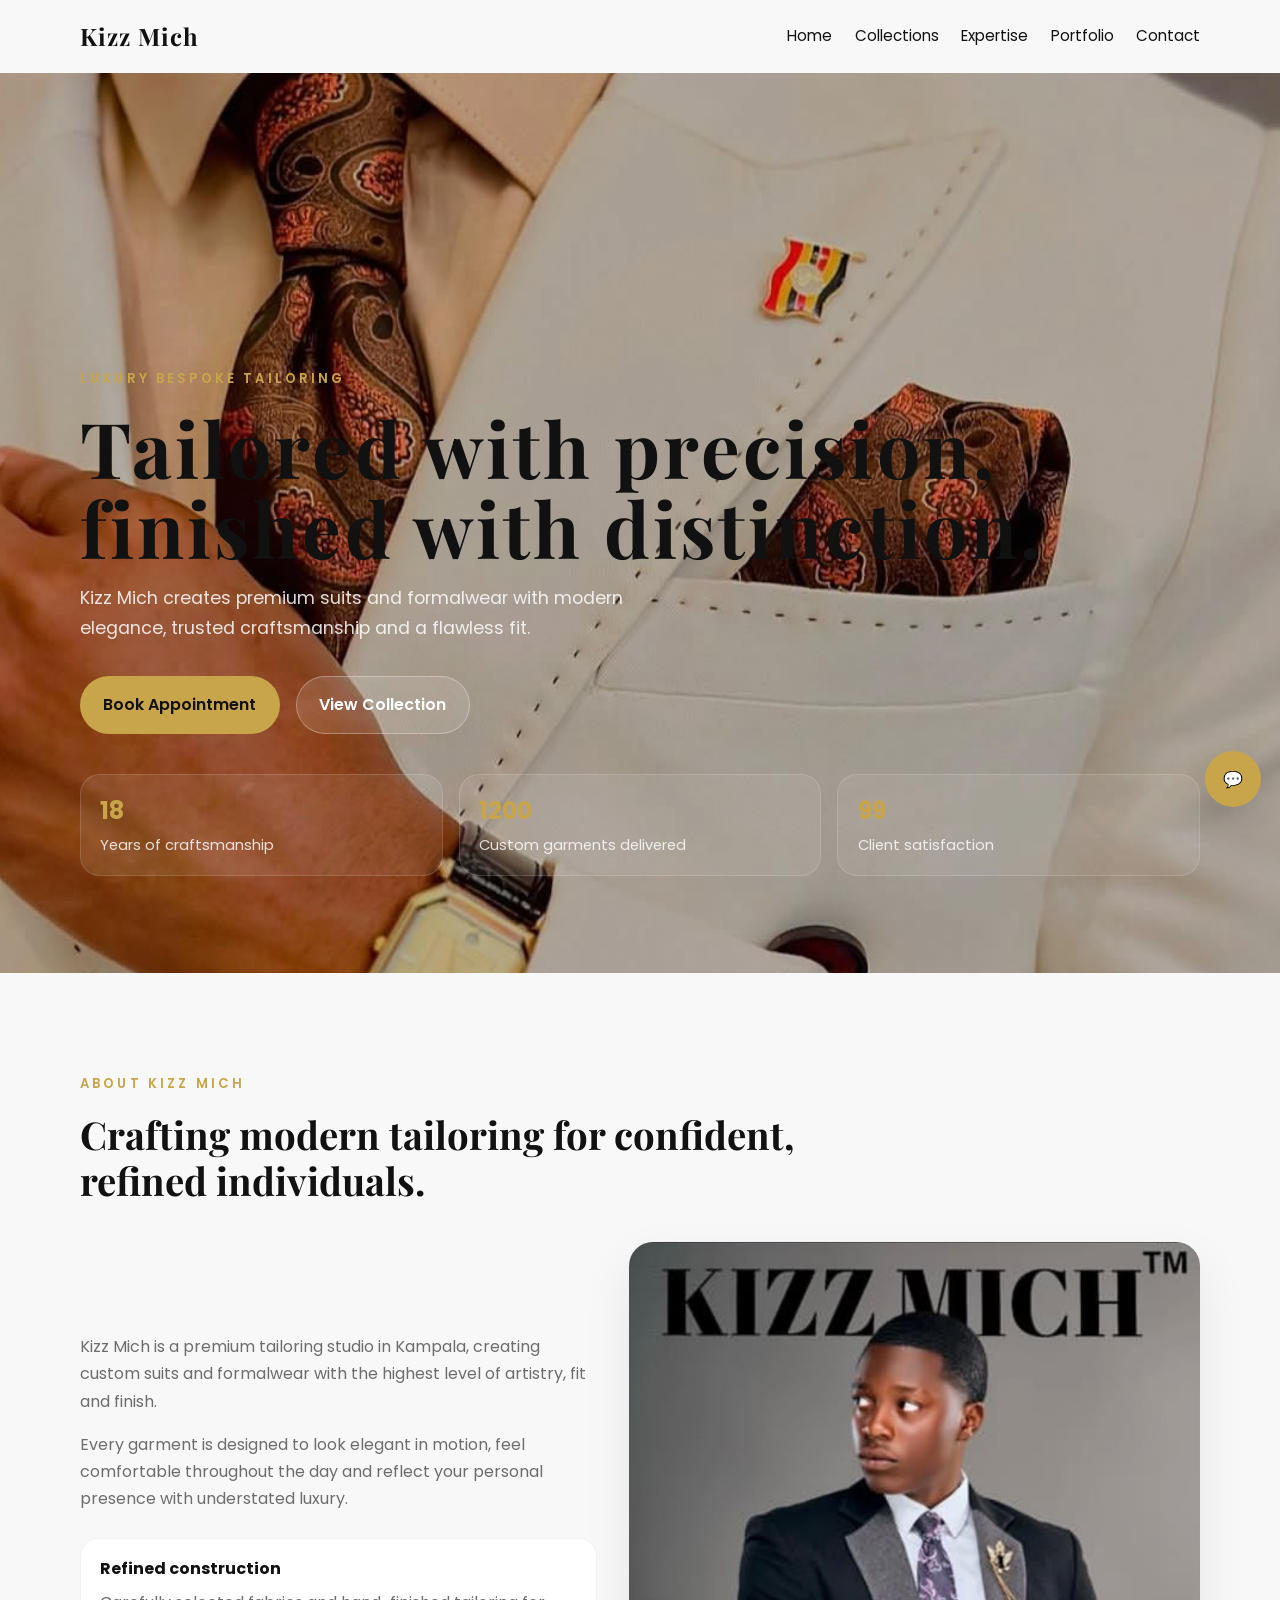
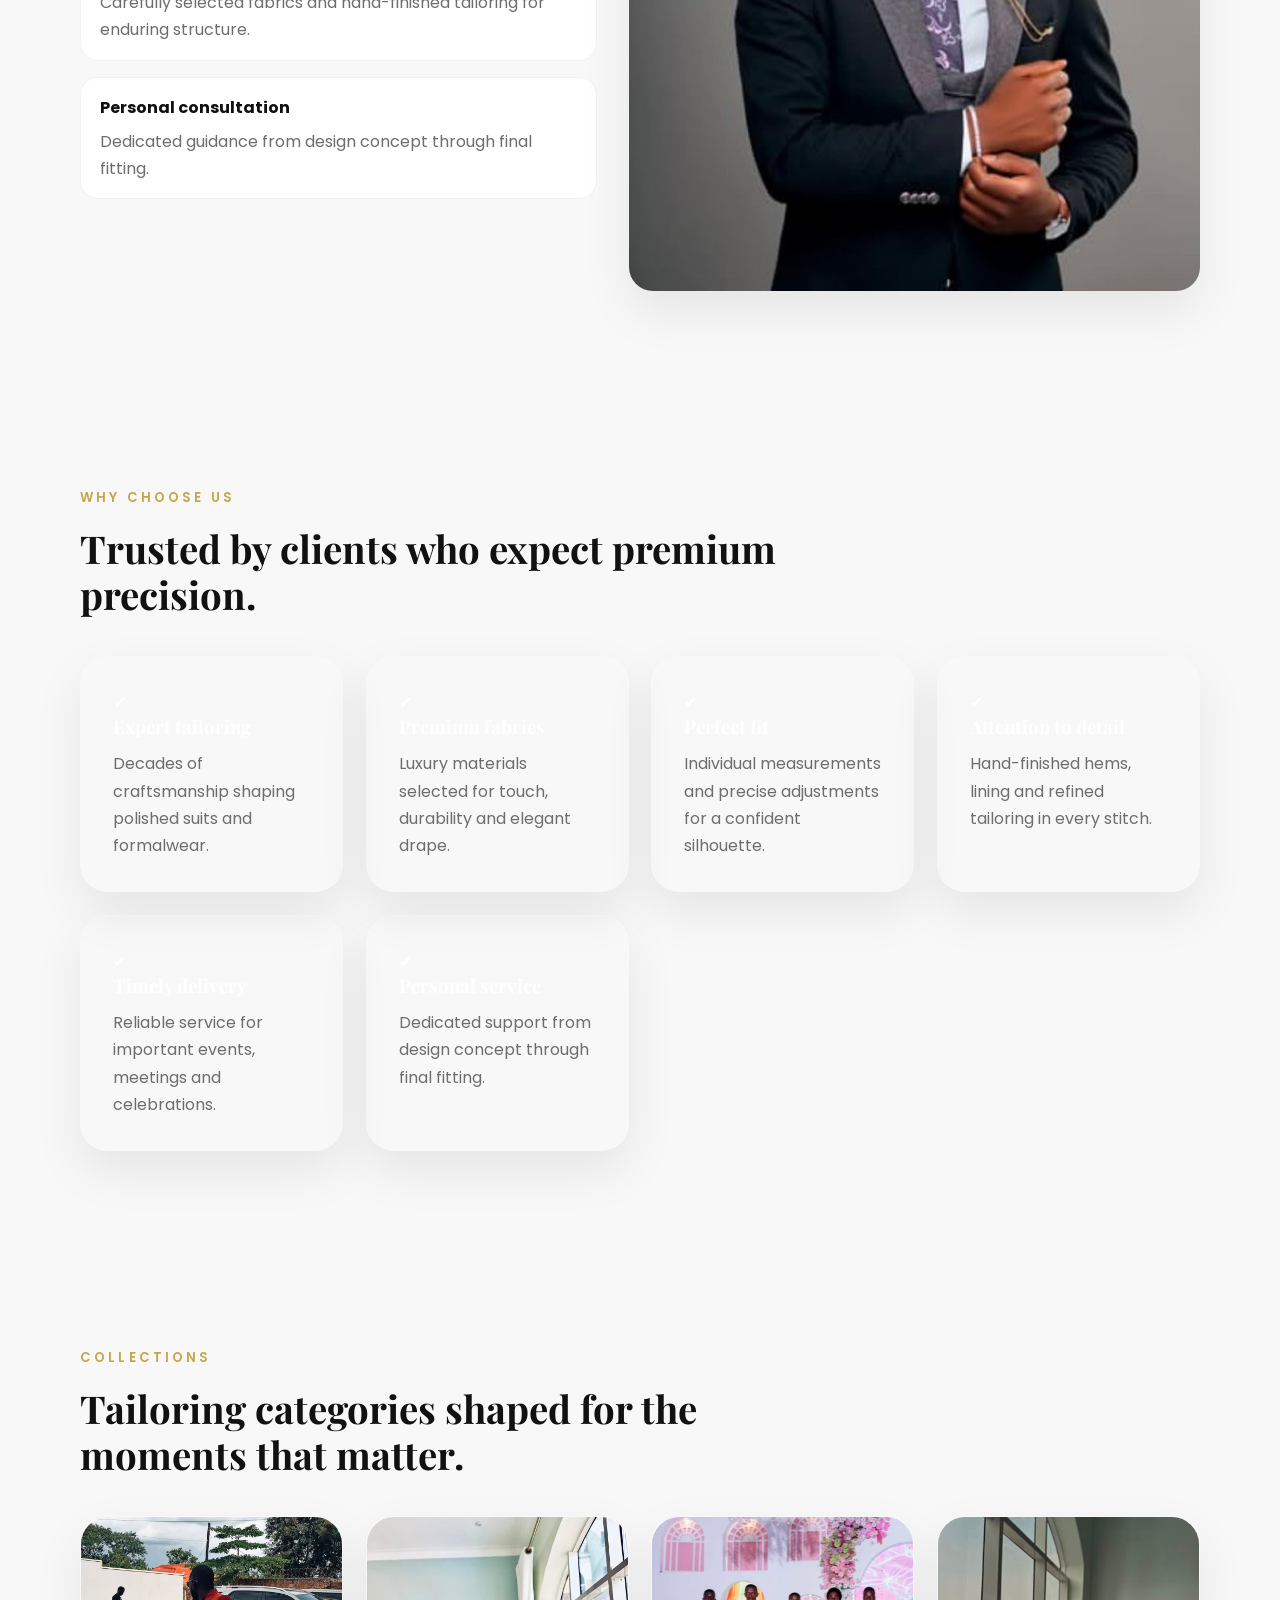
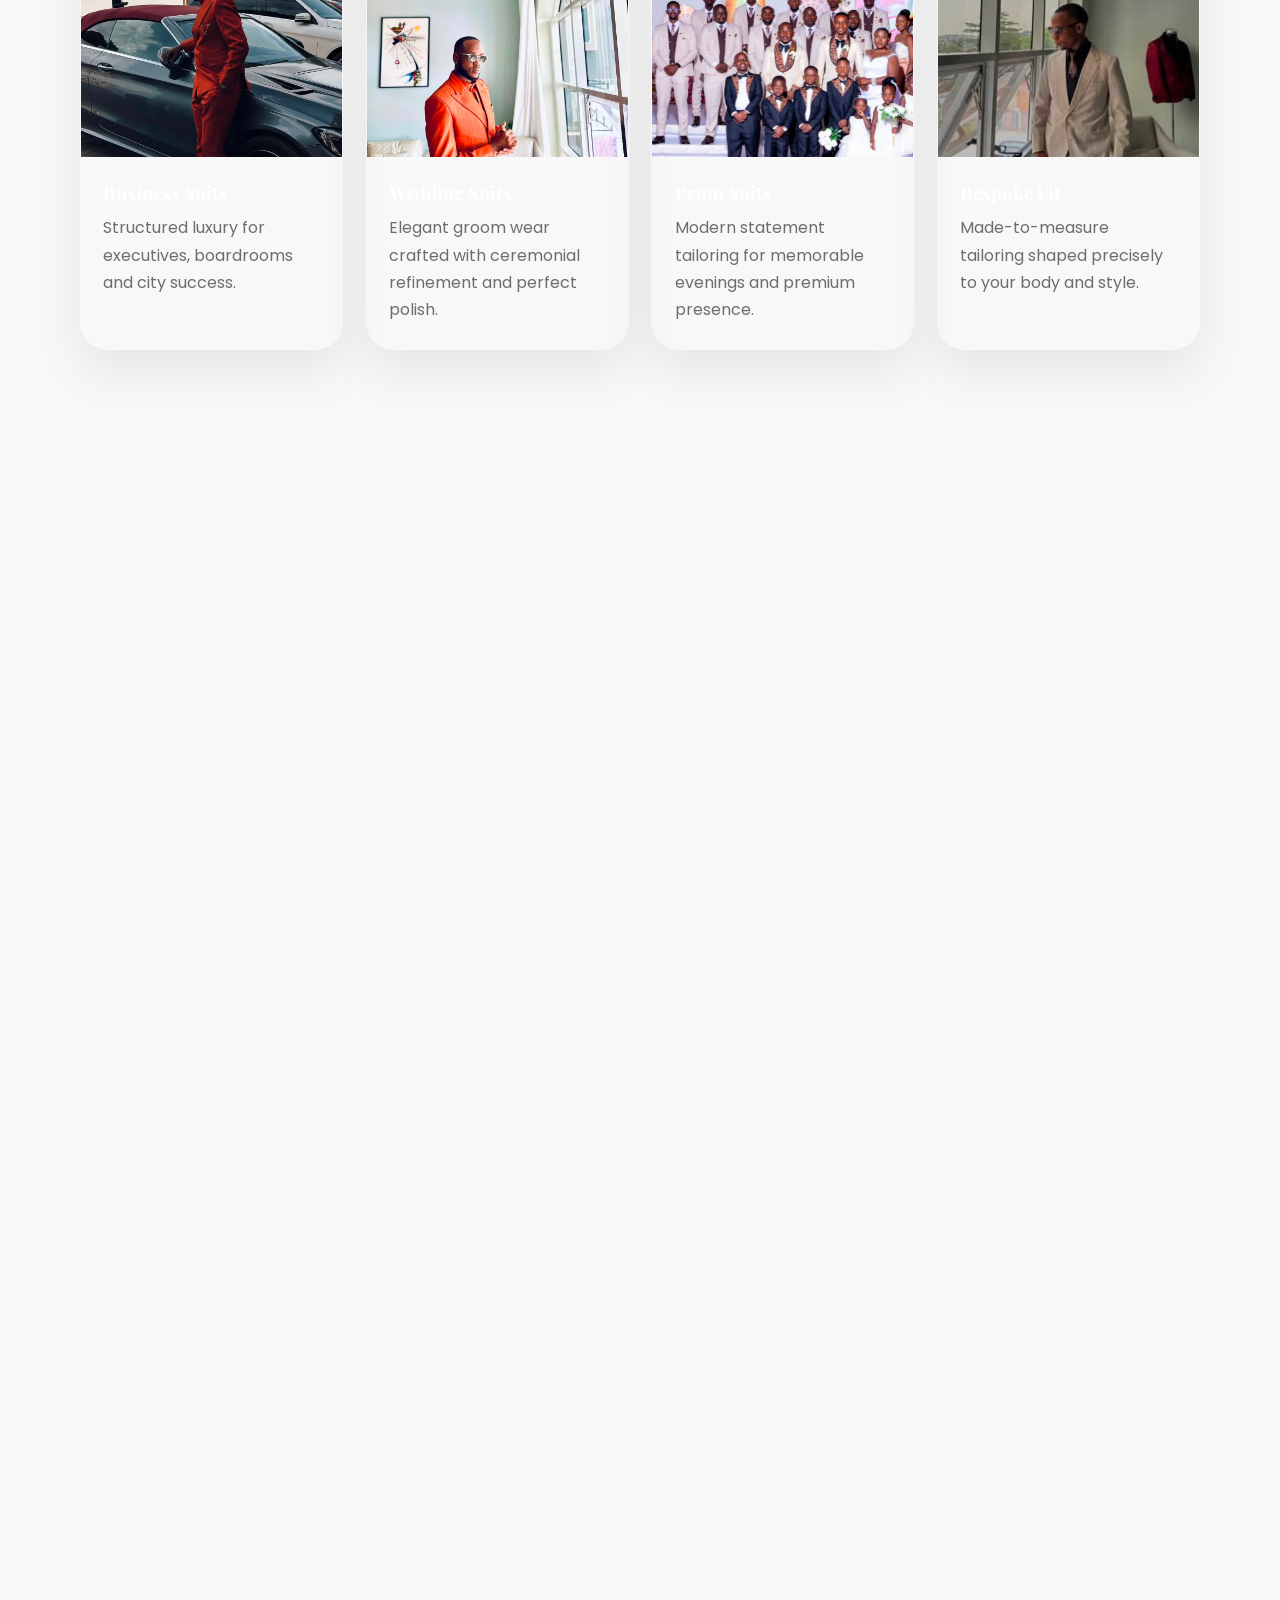
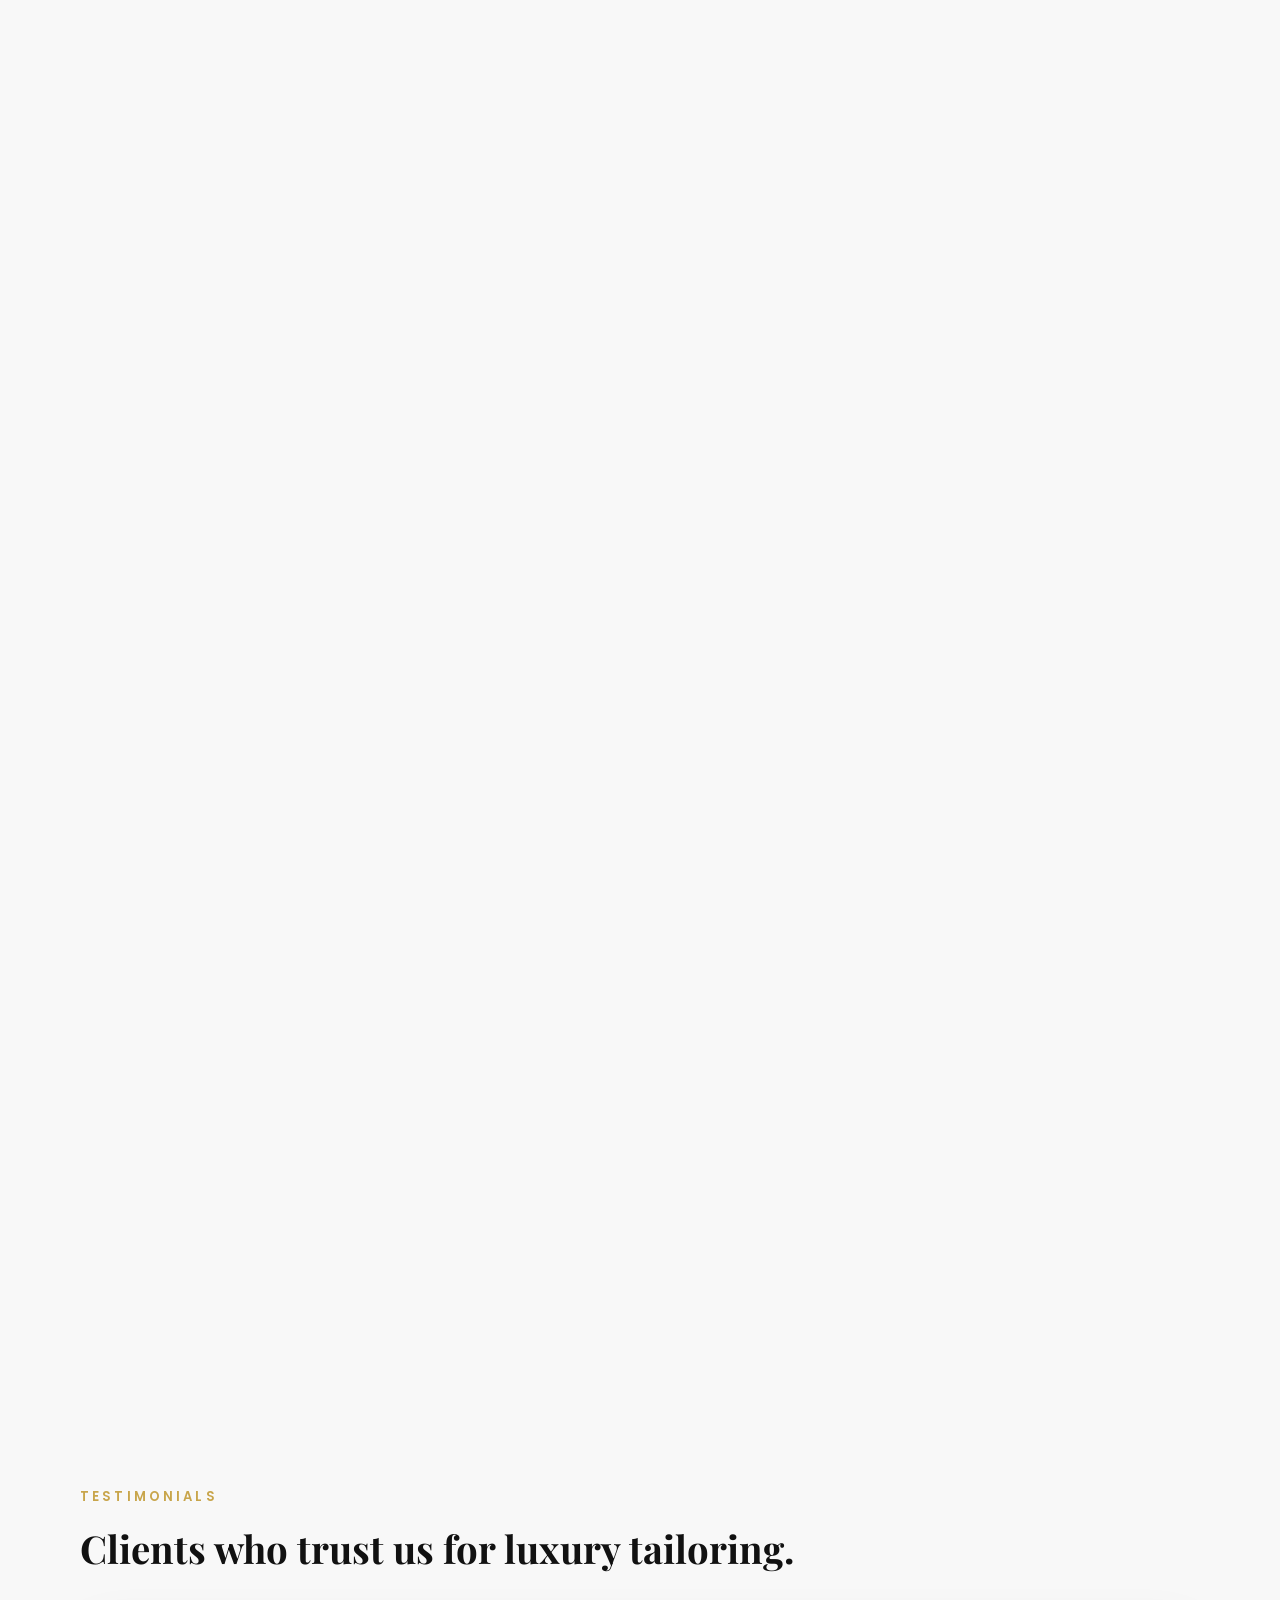
==== commit eccddf06: "website redesign" ====
--- a/index.html
+++ b/index.html
@@ -3,34 +3,25 @@
   <head>
     <meta charset="UTF-8" />
     <meta name="viewport" content="width=device-width, initial-scale=1.0" />
-    <meta
-      name="description"
-      content="Kizz Mich offers premium custom tailoring for men and women with precision, elegance, and timeless craftsmanship."
-    />
-    <meta property="og:title" content="Kizz Mich | Premium Bespoke Tailoring" />
-    <meta
-      property="og:description"
-      content="Discover Kizz Mich — Uganda's leading bespoke tailoring studio for premium suits, couture dresses, and elegant custom wear."
-    />
+    <meta name="description" content="Kizz Mich crafts premium bespoke suits and luxury tailoring with exceptional fit, elegant finishes, and trusted service." />
+    <meta property="og:title" content="Kizz Mich | Luxury Bespoke Tailoring" />
+    <meta property="og:description" content="Discover Kizz Mich: premium tailoring for business, wedding, prom and bespoke fit with luxury craftsmanship in Kampala." />
     <meta property="og:type" content="website" />
     <meta property="og:image" content="images/hero-1200.jpg" />
+    <meta property="og:site_name" content="Kizz Mich" />
     <meta name="twitter:card" content="summary_large_image" />
-    <title>Kizz Mich | Premium Tailoring</title>
+    <meta name="theme-color" content="#111111" />
+    <title>Kizz Mich | Luxury Bespoke Tailoring</title>
     <link rel="preconnect" href="https://fonts.googleapis.com" />
     <link rel="preconnect" href="https://fonts.gstatic.com" crossorigin />
-    <link
-      href="https://fonts.googleapis.com/css2?family=Playfair+Display:wght@500;600;700&family=Poppins:wght@300;400;500;600&display=swap"
-      rel="stylesheet"
-    />
+    <link href="https://fonts.googleapis.com/css2?family=Playfair+Display:wght@500;600;700&family=Poppins:wght@300;400;500;600&display=swap" rel="stylesheet" />
     <link rel="stylesheet" href="style.css" />
   </head>
   <body>
     <div class="page-loader" aria-hidden="true">
       <div class="loader-ring"></div>
     </div>
-
     <div class="progress-bar" aria-hidden="true"></div>
-
     <header class="site-header" id="home">
       <a class="skip-link" href="#main-content">Skip to content</a>
       <nav class="navbar container" aria-label="Primary navigation">
@@ -42,278 +33,238 @@
         </button>
         <div class="nav-links" id="nav-links">
           <a href="#home">Home</a>
-          <a href="#about">About</a>
-          <a href="#services">Services</a>
-          <a href="#gallery">Gallery</a>
+          <a href="#categories">Collections</a>
+          <a href="#trust">Expertise</a>
+          <a href="#showcase">Portfolio</a>
           <a href="#contact">Contact</a>
         </div>
       </nav>
+      <div class="mobile-menu-overlay" aria-hidden="true"></div>
     </header>
-
     <main id="main-content">
       <section class="hero">
         <div class="hero-media">
           <picture>
             <source srcset="images/hero-800.jpg 800w, images/hero-1200.jpg 1200w" sizes="100vw" />
-            <img src="images/hero.jpg" alt="Tailoring expert preparing luxury fabric" loading="eager" />
+            <img src="images/hero.jpg" alt="Luxury tailoring studio with premium suit fabric" loading="eager" />
           </picture>
         </div>
         <div class="hero-overlay"></div>
         <div class="hero-content container reveal">
-          <p class="eyebrow">Luxury Bespoke Tailoring</p>
-          <h1>Tailored To Perfection.</h1>
-          <p class="hero-copy">
-            Premium bespoke tailoring crafted for elegance, confidence and timeless style.
-          </p>
+          <p class="eyebrow">Luxury bespoke tailoring</p>
+          <h1>Tailored with precision, finished with distinction.</h1>
+          <p class="hero-copy">Kizz Mich creates premium suits and formalwear with modern elegance, trusted craftsmanship and a flawless fit.</p>
           <div class="hero-actions">
-            <a href="#contact" class="btn btn-primary">Book Consultation</a>
-            <a href="#gallery" class="btn btn-secondary">View Gallery</a>
+            <a href="#contact" class="btn btn-primary">Book Appointment</a>
+            <a href="#categories" class="btn btn-secondary">View Collection</a>
           </div>
           <div class="hero-stats">
             <div>
               <strong data-count="18">0</strong>
-              <span>Years of Craftsmanship</span>
+              <span>Years of craftsmanship</span>
             </div>
             <div>
               <strong data-count="1200">0</strong>
-              <span>Custom Designs Delivered</span>
+              <span>Custom garments delivered</span>
             </div>
             <div>
               <strong data-count="99">0</strong>
-              <span>Client Satisfaction</span>
-            </div>
-          </div>
-        </div>
-      </section>
-
+              <span>Client satisfaction</span>
+            </div>
+          </div>
+        </div>
+      </section>
       <section class="about section container reveal" id="about">
         <div class="section-heading">
           <p class="eyebrow">About Kizz Mich</p>
-          <h2>Masterful tailoring for every occasion.</h2>
-        </div>
-        <div class="about-grid about-grid-reverse">
-          <div class="about-media about-portrait">
+          <h2>Crafting modern tailoring for confident, refined individuals.</h2>
+        </div>
+        <div class="about-grid">
+          <div class="about-copy">
+            <p>Kizz Mich is a premium tailoring studio in Kampala, creating custom suits and formalwear with the highest level of artistry, fit and finish.</p>
+            <p>Every garment is designed to look elegant in motion, feel comfortable throughout the day and reflect your personal presence with understated luxury.</p>
+            <div class="about-highlights">
+              <div>
+                <strong>Refined construction</strong>
+                <span>Carefully selected fabrics and hand-finished tailoring for enduring structure.</span>
+              </div>
+              <div>
+                <strong>Personal consultation</strong>
+                <span>Dedicated guidance from design concept through final fitting.</span>
+              </div>
+            </div>
+          </div>
+          <div class="about-media">
             <picture>
               <source srcset="images/about-600.jpg 600w, images/about-900.jpg 900w" sizes="(max-width: 760px) 100vw, 40vw" />
-              <img src="images/about.jpg" alt="Tailor fitting a client in a luxurious studio" loading="lazy" />
+              <img src="images/about.jpg" alt="Tailor fitting a bespoke suit in a luxury studio" loading="lazy" />
             </picture>
           </div>
-          <div class="about-copy">
-            <p>
-              Kizz Mich specializes in premium tailoring for both men and women. Every outfit is handcrafted with intention, precision, and elegance to reflect your individual presence.
-            </p>
-            <p>
-              From wedding wear and corporate suits to bespoke traditional garments and couture evening pieces, our studio creates flawless silhouettes that feel luxurious and effortless.
-            </p>
-            <div class="about-highlights">
-              <div>
-                <strong>Precision fittings</strong>
-                <span>Personalized measurements and perfected proportions.</span>
-              </div>
-              <div>
-                <strong>Signature finishes</strong>
-                <span>Hand-sewn details, premium linings and flawless tailoring.</span>
-              </div>
-            </div>
-          </div>
-        </div>
-      </section>
-
-      <section class="services section container reveal" id="services">
-        <div class="section-heading">
-          <p class="eyebrow">Services</p>
-          <h2>Bespoke tailoring that commands every room.</h2>
-        </div>
-        <div class="services-grid">
-          <article class="service-card" style="background-image:url('images/WhatsApp Image 2026-07-07 at 2.51.46 PM (1).jpeg')">
-            <div class="service-overlay"></div>
-            <div class="service-body">
-              <div class="icon">✂</div>
-              <h3>Custom Suits</h3>
-              <p>Refined tailoring for the modern gentleman who values structure, comfort, and a flawless finish.</p>
-            </div>
-          </article>
-          <article class="service-card" style="background-image:url('images/WhatsApp Image 2026-07-07 at 2.51.46 PM (2).jpeg')">
-            <div class="service-overlay"></div>
-            <div class="service-body">
-              <div class="icon">💍</div>
-              <h3>Wedding Wear</h3>
-              <p>Signature bridal and groom attire designed to make every celebration unforgettable.</p>
-            </div>
-          </article>
-          <article class="service-card" style="background-image:url('images/WhatsApp Image 2026-07-07 at 2.51.46 PM (3).jpeg')">
-            <div class="service-overlay"></div>
-            <div class="service-body">
-              <div class="icon">🏢</div>
-              <h3>Corporate Wear</h3>
-              <p>Executive tailoring that enhances confidence and sharpness at every meeting.</p>
-            </div>
-          </article>
-          <article class="service-card" style="background-image:url('images/WhatsApp Image 2026-07-07 at 2.51.47 PM (1).jpeg')">
-            <div class="service-overlay"></div>
-            <div class="service-body">
-              <div class="icon">🪡</div>
-              <h3>Traditional Wear</h3>
-              <p>Elegant cultural garments crafted with heritage-inspired detail and modern polish.</p>
-            </div>
-          </article>
-          <article class="service-card" style="background-image:url('images/WhatsApp Image 2026-07-07 at 2.51.47 PM (2).jpeg')">
-            <div class="service-overlay"></div>
-            <div class="service-body">
-              <div class="icon">👗</div>
-              <h3>Dress Making</h3>
-              <p>Bespoke dresses tailored to celebrate your personal style and shape.</p>
-            </div>
-          </article>
-          <article class="service-card" style="background-image:url('images/WhatsApp Image 2026-07-07 at 2.51.47 PM (3).jpeg')">
-            <div class="service-overlay"></div>
-            <div class="service-body">
-              <div class="icon">🧵</div>
-              <h3>Alterations</h3>
-              <p>Expert refinement for every garment, creating precise fit and enduring elegance.</p>
-            </div>
-          </article>
-        </div>
-      </section>
-
-      <section class="why-us section container reveal">
-        <div class="section-heading">
-          <p class="eyebrow">Why Choose Us</p>
-          <h2>Craftsmanship that goes beyond expectation.</h2>
-        </div>
-        <div class="feature-grid feature-grid-6">
-          <article class="feature-card">
-            <div class="icon">👑</div>
-            <h3>Premium Fabrics</h3>
-            <p>Only the finest materials selected for luxurious texture and durability.</p>
-          </article>
-          <article class="feature-card">
-            <div class="icon">📏</div>
-            <h3>Perfect Fit</h3>
-            <p>Precision measurements and tailored adjustments for flawless contours.</p>
-          </article>
-          <article class="feature-card">
-            <div class="icon">🧵</div>
-            <h3>Attention To Detail</h3>
-            <p>Every seam, stitch, and finish is executed with exacting care.</p>
-          </article>
-          <article class="feature-card">
-            <div class="icon">⚡</div>
-            <h3>Fast Delivery</h3>
-            <p>Efficient service that delivers your bespoke wardrobe on schedule.</p>
-          </article>
-          <article class="feature-card">
-            <div class="icon">🌟</div>
-            <h3>Customer Satisfaction</h3>
-            <p>A commitment to delight every client with service and style.</p>
-          </article>
-          <article class="feature-card">
-            <div class="icon">🎨</div>
-            <h3>Creative Styling</h3>
-            <p>Personalized design direction for timeless, modern elegance.</p>
-          </article>
-        </div>
-      </section>
-
-      <section class="gallery section container reveal" id="gallery">
-        <div class="section-heading">
-          <p class="eyebrow">Gallery</p>
-          <h2>A curated portfolio of bespoke elegance.</h2>
-        </div>
-        <div class="gallery-grid" id="galleryGrid"></div>
-        <div class="lightbox" id="lightbox" aria-hidden="true">
-          <button type="button" class="lightbox-close" aria-label="Close gallery view">×</button>
-          <button type="button" class="lightbox-prev" aria-label="Previous image">‹</button>
-          <img class="lightbox-image" alt="" />
-          <button type="button" class="lightbox-next" aria-label="Next image">›</button>
-        </div>
-      </section>
-
+        </div>
+      </section>
+      <section class="trust section container reveal" id="trust">
+        <div class="section-heading">
+          <p class="eyebrow">Why choose us</p>
+          <h2>Trusted by clients who expect premium precision.</h2>
+        </div>
+        <div class="trust-grid">
+          <article class="trust-card">
+            <span class="feature-icon">✔</span>
+            <h3>Expert tailoring</h3>
+            <p>Decades of craftsmanship shaping polished suits and formalwear.</p>
+          </article>
+          <article class="trust-card">
+            <span class="feature-icon">✔</span>
+            <h3>Premium fabrics</h3>
+            <p>Luxury materials selected for touch, durability and elegant drape.</p>
+          </article>
+          <article class="trust-card">
+            <span class="feature-icon">✔</span>
+            <h3>Perfect fit</h3>
+            <p>Individual measurements and precise adjustments for a confident silhouette.</p>
+          </article>
+          <article class="trust-card">
+            <span class="feature-icon">✔</span>
+            <h3>Attention to detail</h3>
+            <p>Hand-finished hems, lining and refined tailoring in every stitch.</p>
+          </article>
+          <article class="trust-card">
+            <span class="feature-icon">✔</span>
+            <h3>Timely delivery</h3>
+            <p>Reliable service for important events, meetings and celebrations.</p>
+          </article>
+          <article class="trust-card">
+            <span class="feature-icon">✔</span>
+            <h3>Personal service</h3>
+            <p>Dedicated support from design concept through final fitting.</p>
+          </article>
+        </div>
+      </section>
+      <section class="categories section container reveal" id="categories">
+        <div class="section-heading">
+          <p class="eyebrow">Collections</p>
+          <h2>Tailoring categories shaped for the moments that matter.</h2>
+        </div>
+        <div class="category-preview-grid">
+          <a href="category.html?cat=business" class="category-preview-card">
+            <div class="card-visual" style="background-image:url('images/WhatsApp Image 2026-07-07 at 2.51.46 PM (1).jpeg')"></div>
+            <div class="card-copy">
+              <h3>Business Suits</h3>
+              <p>Structured luxury for executives, boardrooms and city success.</p>
+            </div>
+          </a>
+          <a href="category.html?cat=wedding" class="category-preview-card">
+            <div class="card-visual" style="background-image:url('images/WhatsApp Image 2026-07-07 at 2.51.46 PM (2).jpeg')"></div>
+            <div class="card-copy">
+              <h3>Wedding Suits</h3>
+              <p>Elegant groom wear crafted with ceremonial refinement and perfect polish.</p>
+            </div>
+          </a>
+          <a href="category.html?cat=prom" class="category-preview-card">
+            <div class="card-visual" style="background-image:url('images/WhatsApp Image 2026-07-07 at 2.51.46 PM (3).jpeg')"></div>
+            <div class="card-copy">
+              <h3>Prom Suits</h3>
+              <p>Modern statement tailoring for memorable evenings and premium presence.</p>
+            </div>
+          </a>
+          <a href="category.html?cat=bespoke" class="category-preview-card">
+            <div class="card-visual" style="background-image:url('images/WhatsApp Image 2026-07-07 at 2.51.47 PM (1).jpeg')"></div>
+            <div class="card-copy">
+              <h3>Bespoke Fit</h3>
+              <p>Made-to-measure tailoring shaped precisely to your body and style.</p>
+            </div>
+          </a>
+        </div>
+      </section>
+      <section class="showcase section container reveal" id="showcase">
+        <div class="section-heading">
+          <p class="eyebrow">Portfolio</p>
+          <h2>Curated highlights from our signature tailoring work.</h2>
+        </div>
+        <div class="showcase-grid">
+          <figure class="showcase-item"><img src="images/WhatsApp Image 2026-07-07 at 2.51.47 PM (2).jpeg" alt="Luxury tailored suit in premium lighting" loading="lazy" /></figure>
+          <figure class="showcase-item"><img src="images/WhatsApp Image 2026-07-07 at 2.51.47 PM (3).jpeg" alt="Premium bespoke suit crafted with flawless details" loading="lazy" /></figure>
+          <figure class="showcase-item"><img src="images/WhatsApp Image 2026-07-07 at 2.51.48 PM (1).jpeg" alt="Elegant menswear tailoring displayed on mannequin" loading="lazy" /></figure>
+          <figure class="showcase-item"><img src="images/WhatsApp Image 2026-07-07 at 2.51.49 PM (1).jpeg" alt="Black tailored jacket with rich golden accents" loading="lazy" /></figure>
+          <figure class="showcase-item"><img src="images/WhatsApp Image 2026-07-07 at 2.51.49 PM (2).jpeg" alt="Modern formal suit with fine styling" loading="lazy" /></figure>
+          <figure class="showcase-item"><img src="images/WhatsApp Image 2026-07-07 at 2.51.49 PM (3).jpeg" alt="Luxury suit with polished tailoring details" loading="lazy" /></figure>
+          <figure class="showcase-item"><img src="images/WhatsApp Image 2026-07-07 at 2.51.50 PM (3).jpeg" alt="Custom suit jacket with premium fabric and cut" loading="lazy" /></figure>
+          <figure class="showcase-item"><img src="images/WhatsApp Image 2026-07-07 at 2.51.50 PM (4).jpeg" alt="Award-winning bespoke tailoring presentation" loading="lazy" /></figure>
+        </div>
+      </section>
       <section class="testimonials section container reveal">
         <div class="section-heading">
           <p class="eyebrow">Testimonials</p>
-          <h2>Trusted by clients who value impeccable style.</h2>
-        </div>
-        <div class="testimonial-slider">
-          <button type="button" class="testimonial-nav prev" aria-label="Previous testimonial">‹</button>
-          <div class="testimonial-track">
-            <article class="testimonial-card">
-              <div class="profile" style="background-image:url('images/WhatsApp Image 2026-07-07 at 2.51.49 PM (1).jpeg')"></div>
-              <p>“The fit was flawless and the attention to detail was extraordinary. I felt truly elevated.”</p>
-              <h3>Sarah N.</h3>
-              <span>★★★★★</span>
-            </article>
-            <article class="testimonial-card">
-              <div class="profile" style="background-image:url('images/WhatsApp Image 2026-07-07 at 2.51.49 PM (2).jpeg')"></div>
-              <p>“Every piece felt bespoke and beautifully finished. Kizz Mich made me look sharp and confident.”</p>
-              <h3>David K.</h3>
-              <span>★★★★★</span>
-            </article>
-            <article class="testimonial-card">
-              <div class="profile" style="background-image:url('images/WhatsApp Image 2026-07-07 at 2.51.49 PM (3).jpeg')"></div>
-              <p>“Professional, elegant, and incredibly attentive. My wedding attire exceeded every expectation.”</p>
-              <h3>Anita M.</h3>
-              <span>★★★★★</span>
-            </article>
-          </div>
-          <button type="button" class="testimonial-nav next" aria-label="Next testimonial">›</button>
-        </div>
-      </section>
-
-      <section class="cta section reveal cta-strong">
-        <div class="cta-overlay"></div>
-        <div class="container cta-box">
-          <h2>Ready for your perfect fit?</h2>
-          <a href="#contact" class="btn btn-primary btn-light">Contact Us</a>
-        </div>
-      </section>
-
+          <h2>Clients who trust us for luxury tailoring.</h2>
+        </div>
+        <div class="testimonial-grid">
+          <article class="testimonial-card simple-card">
+            <p>“The fit was flawless and the attention to detail was extraordinary. I felt truly elevated.”</p>
+            <h3>Sarah N.</h3>
+            <span>★★★★★</span>
+          </article>
+          <article class="testimonial-card simple-card">
+            <p>“Every piece felt bespoke and beautifully finished. Kizz Mich made me look sharp and confident.”</p>
+            <h3>David K.</h3>
+            <span>★★★★★</span>
+          </article>
+          <article class="testimonial-card simple-card">
+            <p>“Professional, elegant, and incredibly attentive. My wedding attire exceeded every expectation.”</p>
+            <h3>Anita M.</h3>
+            <span>★★★★★</span>
+          </article>
+        </div>
+      </section>
       <section class="contact section container reveal" id="contact">
         <div class="section-heading">
           <p class="eyebrow">Contact</p>
-          <h2>Book your consultation with us.</h2>
+          <h2>Book your personal consultation.</h2>
         </div>
         <div class="contact-grid">
-          <div class="contact-details">
+          <div class="contact-panel">
             <div class="detail-item">
               <h3>Phone</h3>
-              <p><a href="tel:+256706651656">0706651656</a></p>
-            </div>
-            <div class="detail-item">
-              <h3>Instagram</h3>
-              <p><a href="https://instagram.com/kizz_mich" target="_blank" rel="noreferrer">@kizz_mich</a></p>
+              <p><a href="tel:+256706651656">+256 706 651 656</a></p>
+            </div>
+            <div class="detail-item">
+              <h3>WhatsApp</h3>
+              <p><a href="https://wa.me/256706651656" target="_blank" rel="noreferrer">Chat with us</a></p>
+            </div>
+            <div class="detail-item">
+              <h3>Email</h3>
+              <p><a href="mailto:info@kizzmich.com">info@kizzmich.com</a></p>
             </div>
             <div class="detail-item">
               <h3>Location</h3>
               <p>Liberty Tower, Kampala Road, opposite King Fahd</p>
             </div>
-            <div class="social-links" aria-label="Social links">
-              <a href="https://instagram.com/kizz_mich" target="_blank" rel="noreferrer" aria-label="Instagram">📸</a>
-              <a href="tel:+256706651656" aria-label="Phone">📞</a>
+            <div class="detail-item">
+              <h3>Opening hours</h3>
+              <p>Mon - Sat: 09:00 - 18:00</p>
+            </div>
+            <div class="contact-actions">
+              <a class="btn btn-secondary" href="https://wa.me/256706651656" target="_blank" rel="noreferrer">WhatsApp</a>
+              <a class="btn btn-primary" href="mailto:info@kizzmich.com">Email Us</a>
             </div>
           </div>
           <form class="contact-form" novalidate>
-            <div class="form-row">
-              <label>
-                Name
-                <input type="text" name="name" required />
-              </label>
-              <label>
-                Email
-                <input type="email" name="email" required />
-              </label>
-            </div>
-            <div class="form-row">
-              <label>
-                Phone
-                <input type="tel" name="phone" required />
-              </label>
-            </div>
             <label>
-              Message
-              <textarea name="message" rows="5" required></textarea>
+              Name
+              <input type="text" name="name" placeholder="Your full name" required />
             </label>
-            <button type="submit" class="btn btn-primary">Send Message</button>
+            <label>
+              Email
+              <input type="email" name="email" placeholder="you@example.com" required />
+            </label>
+            <label>
+              Phone
+              <input type="tel" name="phone" placeholder="+256 700 000 000" required />
+            </label>
+            <label>
+              Request
+              <textarea name="message" rows="5" placeholder="Tell us about your project" required></textarea>
+            </label>
+            <button type="submit" class="btn btn-primary">Send Request</button>
             <p class="form-message" role="status" aria-live="polite"></p>
           </form>
         </div>
@@ -327,37 +278,52 @@
         </div>
       </section>
     </main>
-
     <footer class="site-footer">
       <div class="container footer-grid">
         <div>
           <h3>Kizz Mich</h3>
-          <p>Luxury tailoring crafted with precision and elegance.</p>
+          <p>Luxury tailoring crafted with precision, refinement and modern elegance.</p>
+        </div>
+        <div>
+          <h3>Quick links</h3>
+          <ul>
+            <li><a href="#home">Home</a></li>
+            <li><a href="#categories">Collections</a></li>
+            <li><a href="#trust">Expertise</a></li>
+            <li><a href="#contact">Contact</a></li>
+          </ul>
         </div>
         <div>
           <h3>Contact</h3>
-          <p>0706651656</p>
-          <p>@kizz_mich</p>
-          <p>Liberty Tower, Kampala Road, opposite King Fahd</p>
-        </div>
-        <div>
-          <h3>Quick Links</h3>
-          <ul>
-            <li><a href="#home">Home</a></li>
-            <li><a href="#about">About</a></li>
-            <li><a href="#services">Services</a></li>
-            <li><a href="#contact">Contact</a></li>
-          </ul>
+          <p><a href="tel:+256706651656">+256 706 651 656</a></p>
+          <p><a href="mailto:info@kizzmich.com">info@kizzmich.com</a></p>
+          <p>Liberty Tower, Kampala Road, Kampala</p>
         </div>
       </div>
       <div class="footer-bottom">
         <p>© 2026 Kizz Mich. All Rights Reserved.</p>
       </div>
     </footer>
-
     <a class="whatsapp-float" href="https://wa.me/256706651656" target="_blank" rel="noreferrer" aria-label="Chat on WhatsApp">💬</a>
     <button class="back-to-top" aria-label="Back to top">↑</button>
-
     <script src="script.js"></script>
+    <script type="application/ld+json">
+      {
+        "@context": "https://schema.org",
+        "@type": "ProfessionalService",
+        "name": "Kizz Mich",
+        "description": "Premium bespoke tailoring for business suits, wedding suits, prom suits and bespoke fit in Kampala.",
+        "url": "https://kizzmich.example.com",
+        "telephone": "+256706651656",
+        "address": {
+          "@type": "PostalAddress",
+          "streetAddress": "Liberty Tower, Kampala Road",
+          "addressLocality": "Kampala",
+          "addressCountry": "UG"
+        },
+        "sameAs": ["https://www.instagram.com/kizz_mich"]
+      }
+    </script>
   </body>
 </html>
+'@; Set-Content -Path .\index.new.html -Value $content -Encoding utf8; Move-Item -Force .\index.new.html .\index.html; Get-Content .\index.html -TotalCount 20
--- a/style.css
+++ b/style.css
@@ -183,28 +183,32 @@
   overflow: hidden;
 }
 
-.hero-media {
-  position: absolute;
-  inset: 0;
-  z-index: 0;
-}
-
-.hero-media img {
-  width: 100%;
-  height: 100%;
-  object-fit: cover;
-  transform: scale(1.05);
-  transition: transform 16s ease;
-}
-
-.hero:hover .hero-media img,
-.hero:focus-within .hero-media img {
-  transform: scale(1.08);
-}
-
-.hero-overlay {
-  position: absolute;
-  inset: 0;
+  .category-hero {
+    position: relative;
+    min-height: 70vh;
+    background: linear-gradient(180deg, rgba(0, 0, 0, 0.35), rgba(0, 0, 0, 0.85));
+    background-size: cover;
+    background-position: center;
+    background-repeat: no-repeat;
+  }
+
+  .hero-small {
+    min-height: 68vh;
+  }
+
+  .hero-media {
+    position: absolute;
+    inset: 0;
+    z-index: 0;
+  }
+
+  .hero-media img {
+    width: 100%;
+    height: 100%;
+    object-fit: cover;
+    transform: scale(1.05);
+    transition: transform 16s ease;
+  }
   background: radial-gradient(circle at top center, rgba(0, 0, 0, 0.45), rgba(0, 0, 0, 0.85));
   z-index: 1;
 }
@@ -217,19 +221,24 @@
   max-width: 760px;
 }
 
-.hero h1 {
-  font-size: clamp(3rem, 6vw, 5.2rem);
-  letter-spacing: 0.04em;
-  line-height: 1.05;
-}
-
-.hero-copy {
-  font-size: 1.12rem;
-  color: rgba(255, 255, 255, 0.88);
-  margin-bottom: 2rem;
-  max-width: 620px;
-}
-
+  .category-hero {
+    min-height: 70vh;
+    background: linear-gradient(180deg, rgba(0,0,0,0.35), rgba(0,0,0,0.85));
+    background-size: cover;
+    background-position: center;
+    background-repeat: no-repeat;
+  }
+
+  .category-hero .hero-content {
+    padding: 4rem 0;
+    max-width: 720px;
+  }
+
+  .hero h1 {
+    font-size: clamp(3rem, 6vw, 5.2rem);
+    letter-spacing: 0.04em;
+    line-height: 1.05;
+  }
 .hero-actions {
   display: flex;
   flex-wrap: wrap;
@@ -435,10 +444,59 @@
   gap: 1.4rem;
 }
 
+.category-preview-grid,
+.trust-grid,
 .services-grid {
   display: grid;
-  grid-template-columns: repeat(3, minmax(0, 1fr));
   gap: 1.4rem;
+  grid-template-columns: repeat(auto-fit, minmax(260px, 1fr));
+}
+
+.category-preview-card,
+.trust-card {
+  display: block;
+  border-radius: 28px;
+  overflow: hidden;
+  transition: transform 0.3s ease, box-shadow 0.3s ease;
+  box-shadow: var(--shadow);
+  background: rgba(255, 255, 255, 0.06);
+  border: 1px solid rgba(255, 255, 255, 0.12);
+  color: var(--color-secondary);
+}
+
+.category-preview-card:hover,
+.category-preview-card:focus-within,
+.trust-card:hover,
+.trust-card:focus-within {
+  transform: translateY(-5px);
+  box-shadow: 0 28px 70px rgba(17, 17, 17, 0.18);
+}
+
+.card-visual {
+  min-height: 240px;
+  background-size: cover;
+  background-position: center;
+}
+
+.card-copy {
+  padding: 1.6rem 1.4rem;
+}
+
+.card-copy h3 {
+  margin-bottom: 0.6rem;
+}
+
+.card-copy p,
+.trust-card p {
+  color: var(--color-muted);
+}
+
+.trust-card {
+  padding: 2rem;
+}
+
+.trust-card h3 {
+  margin-bottom: 0.75rem;
 }
 
 .service-card,
@@ -1039,10 +1097,26 @@
     padding: 1rem;
     border-radius: 16px;
     box-shadow: var(--shadow);
+    z-index: 150;
   }
 
   .nav-links.open {
     display: flex;
+  }
+
+  .mobile-menu-overlay {
+    position: fixed;
+    inset: 0;
+    background: rgba(0, 0, 0, 0.45);
+    opacity: 0;
+    pointer-events: none;
+    transition: opacity 0.3s ease;
+    z-index: 140;
+  }
+
+  .nav-links.open + .mobile-menu-overlay {
+    opacity: 1;
+    pointer-events: auto;
   }
 
   .hero-content {
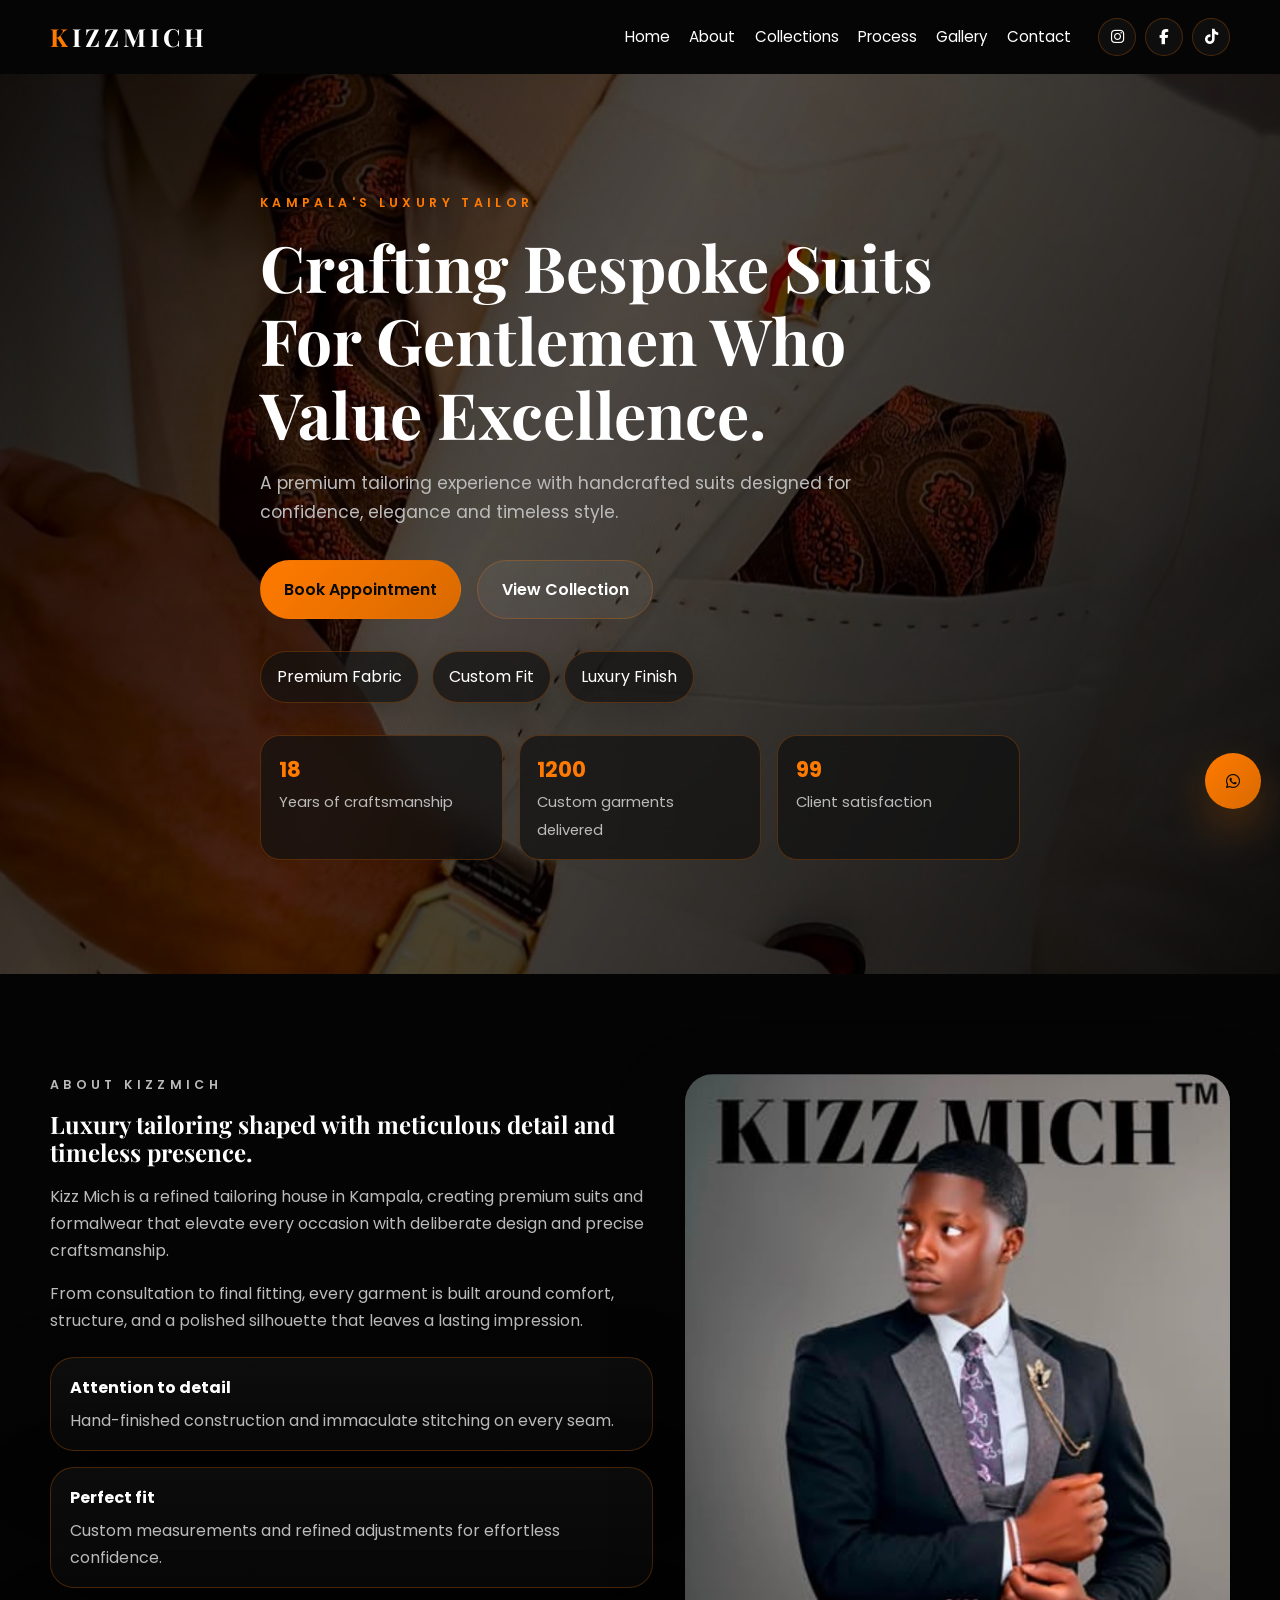
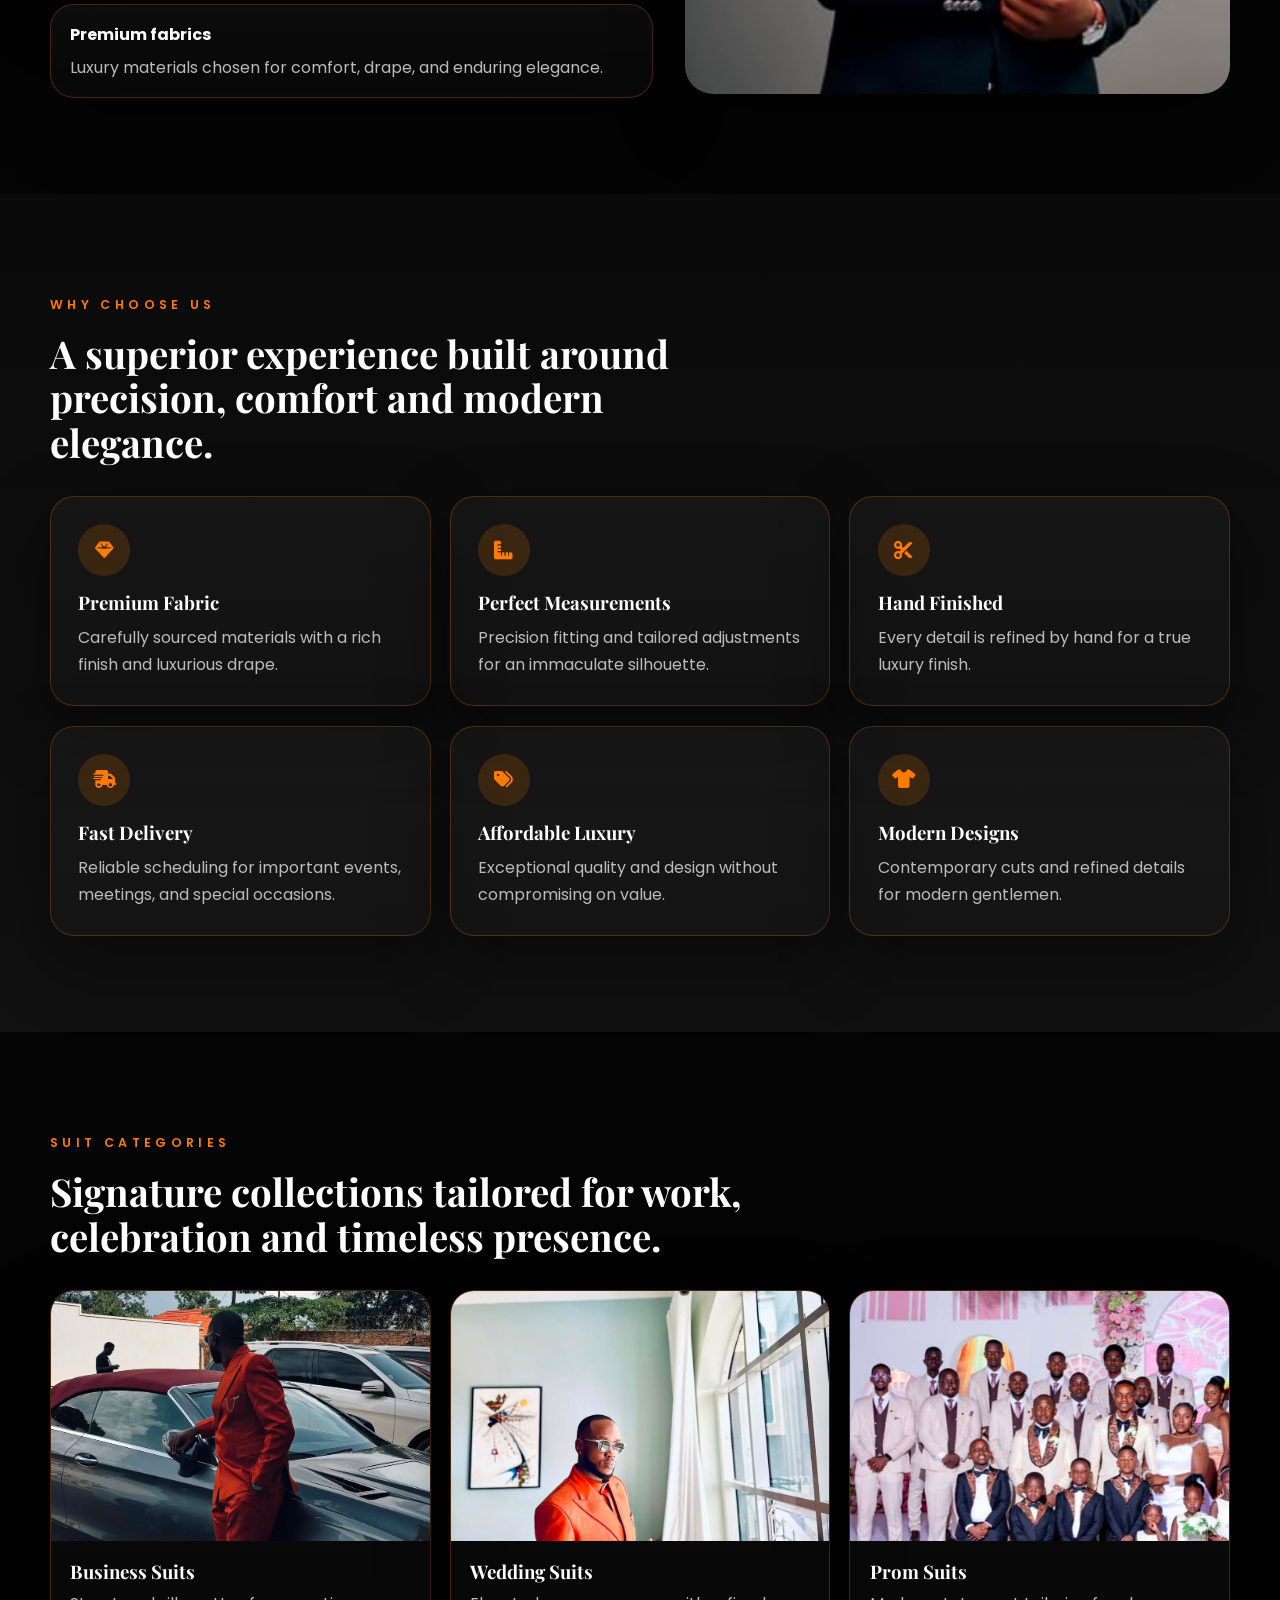
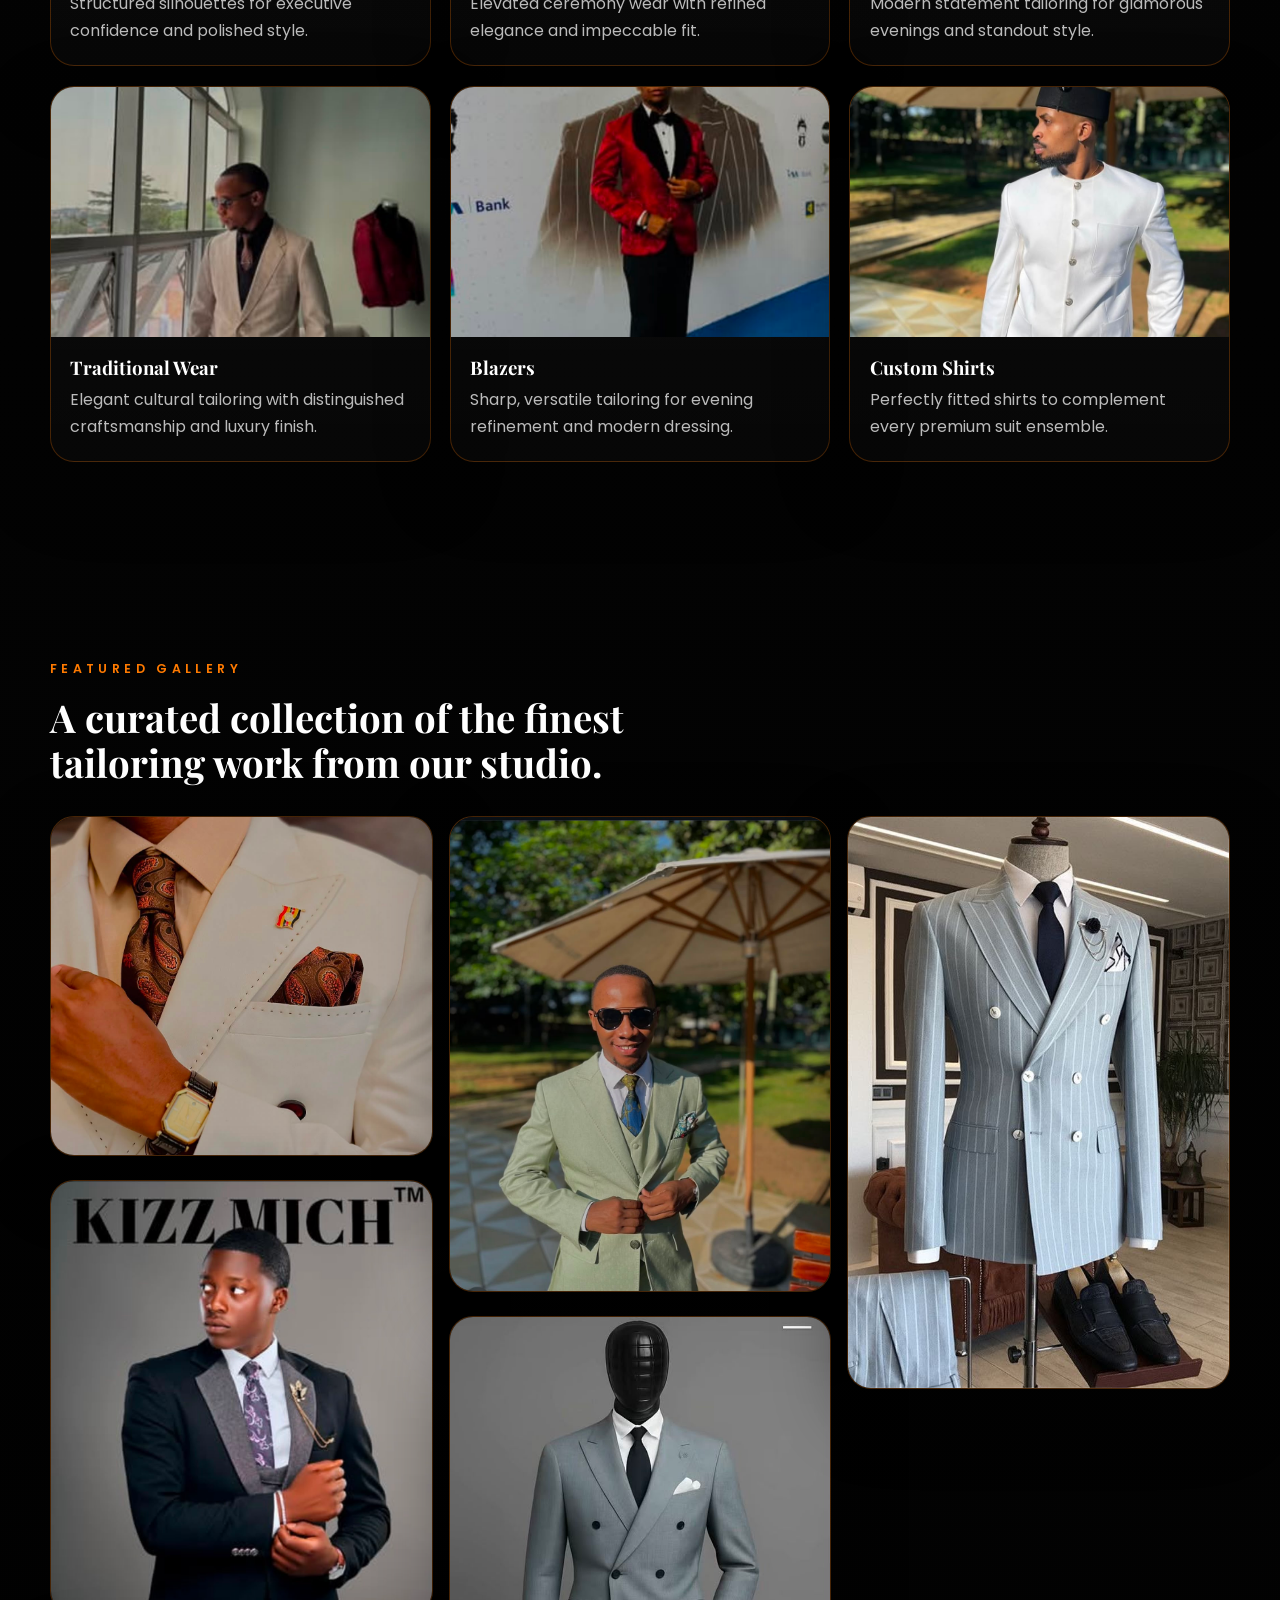
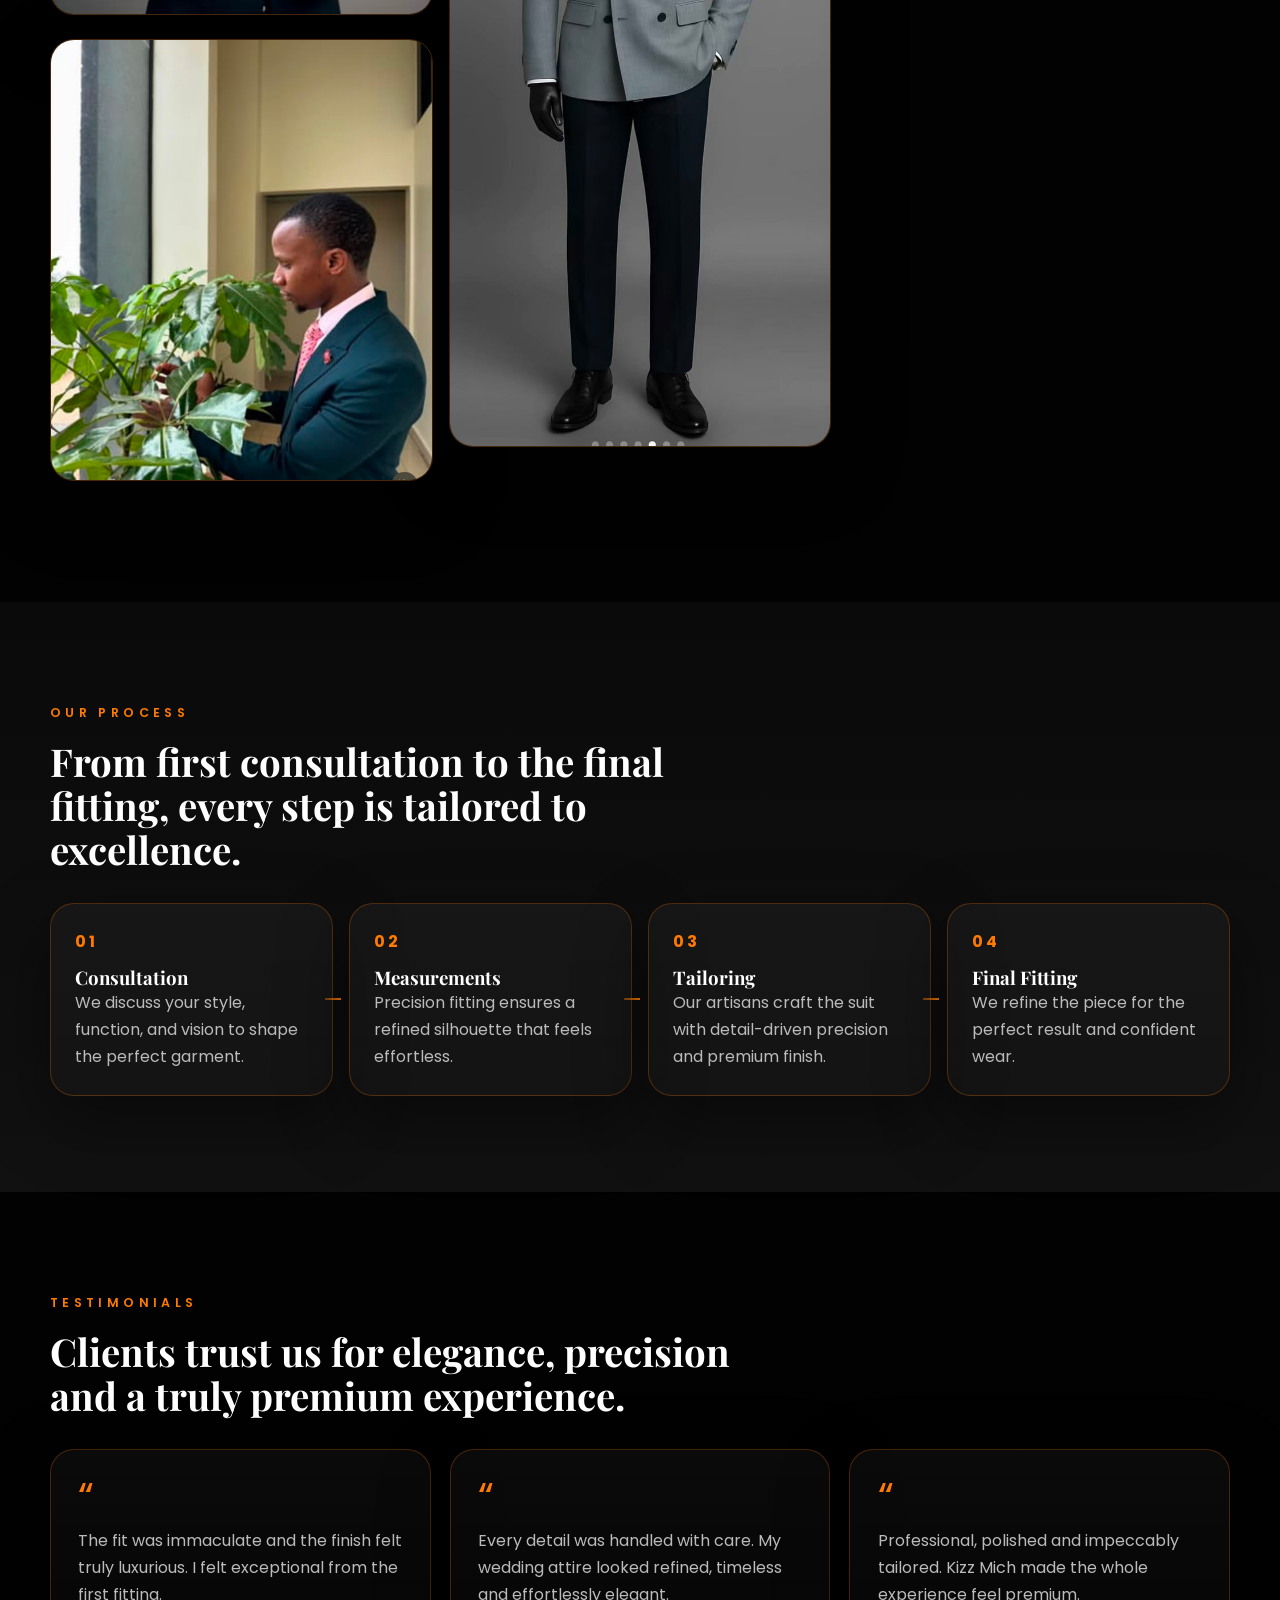
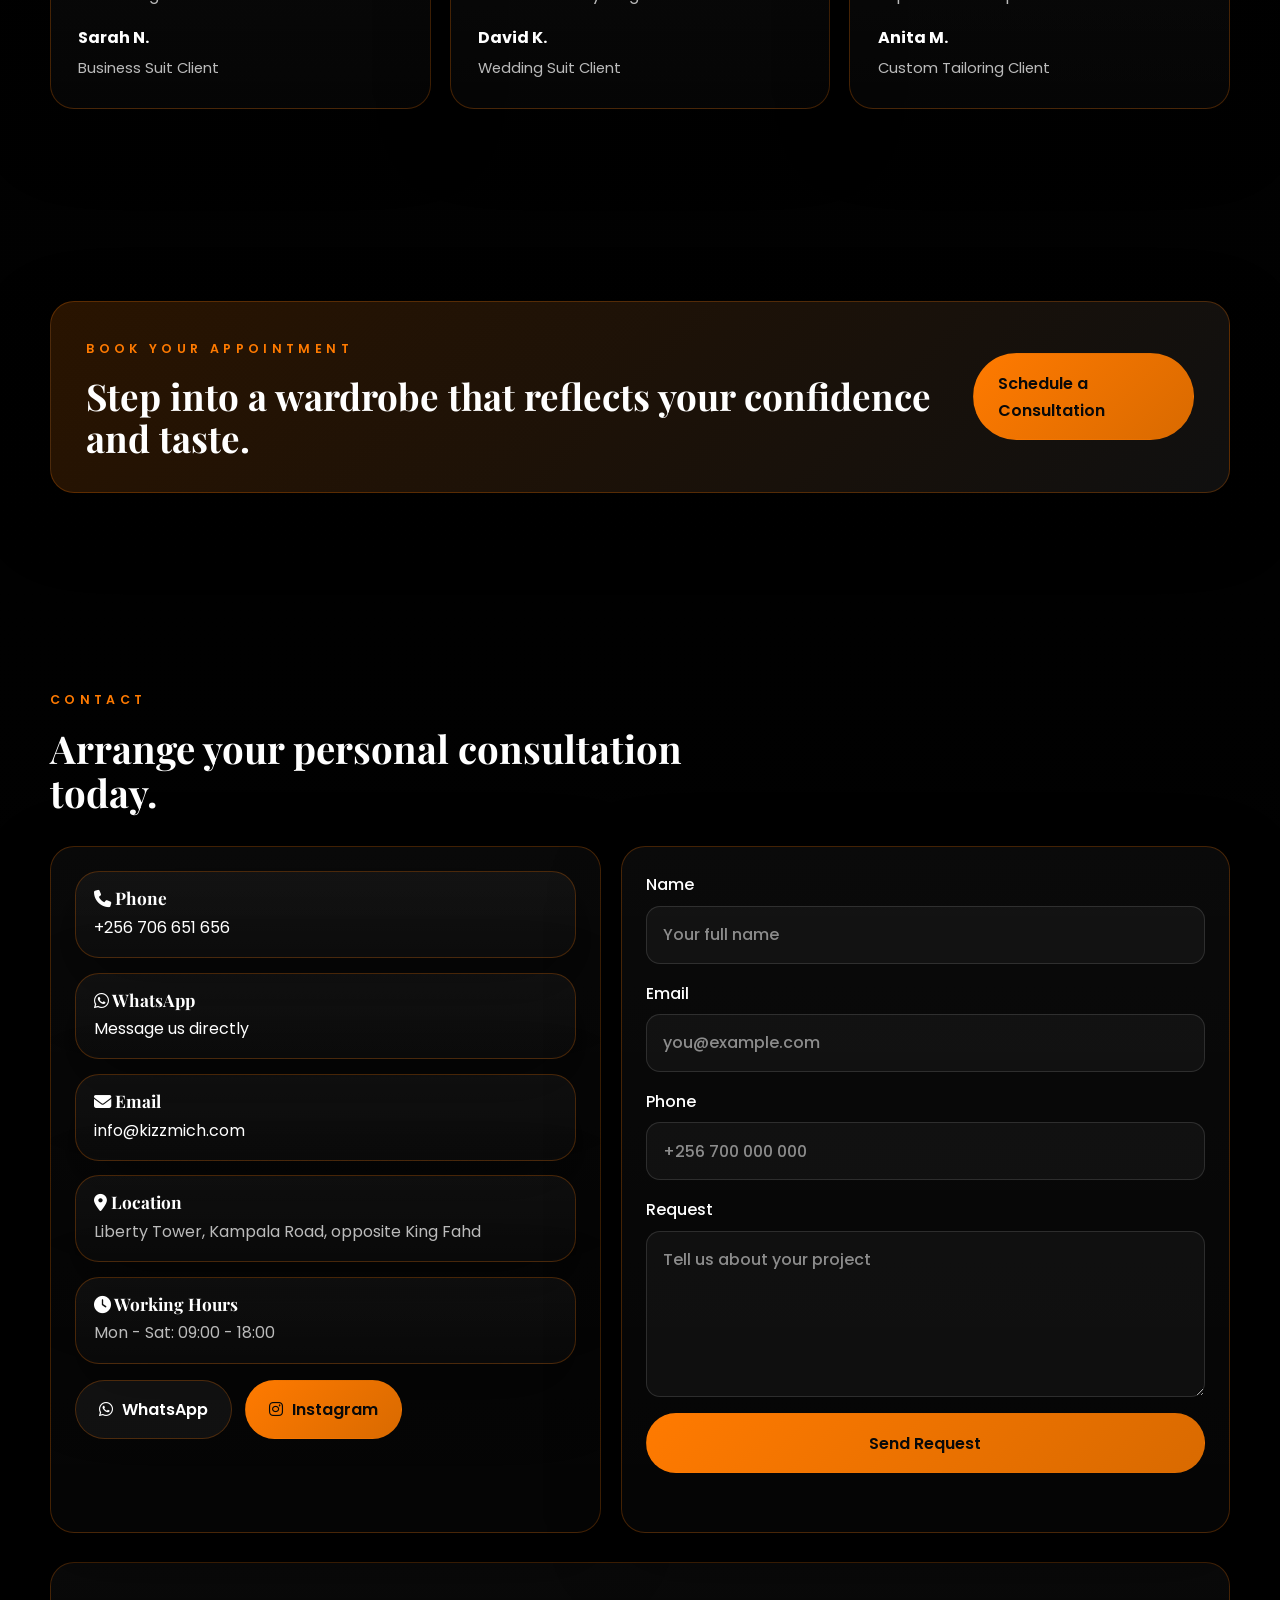
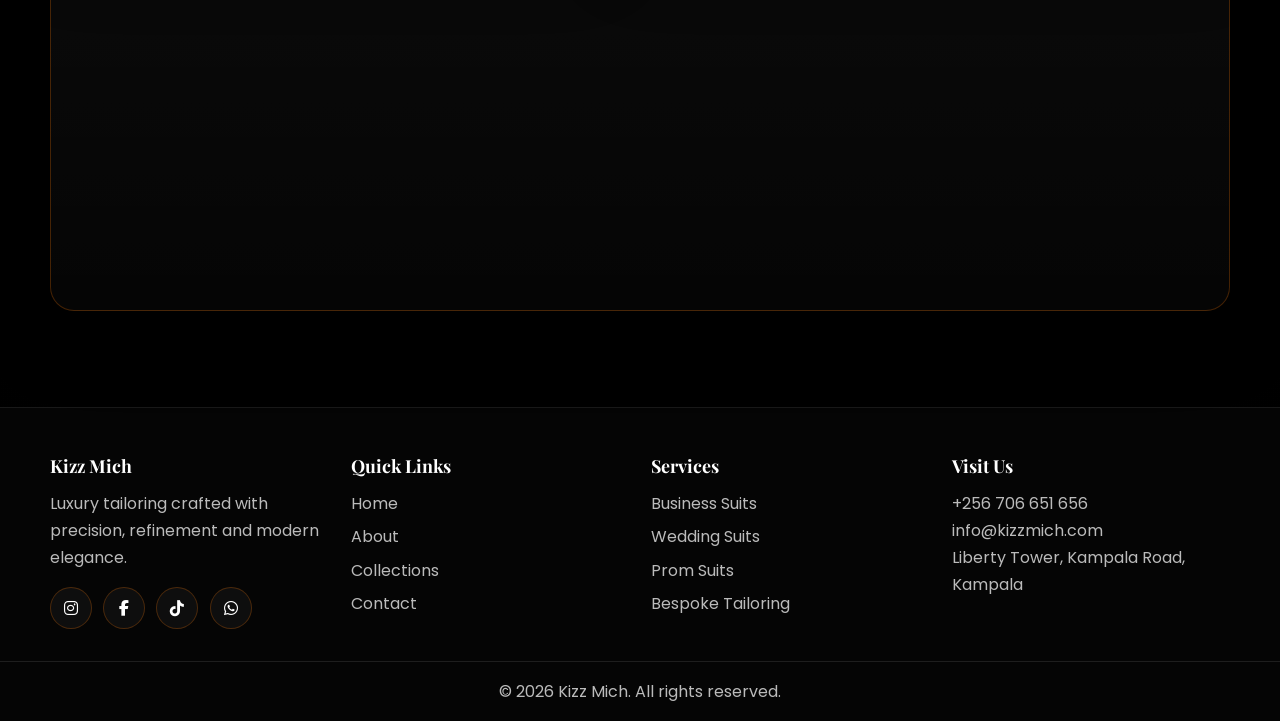
==== commit 50d33685: "black and orange website" ====
--- a/index.html
+++ b/index.html
@@ -7,7 +7,7 @@
     <meta property="og:title" content="Kizz Mich | Luxury Bespoke Tailoring" />
     <meta property="og:description" content="Discover Kizz Mich: premium tailoring for business, wedding, prom and bespoke fit with luxury craftsmanship in Kampala." />
     <meta property="og:type" content="website" />
-    <meta property="og:image" content="images/hero-1200.jpg" />
+    <meta property="og:image" content="images/hero.jpg" />
     <meta property="og:site_name" content="Kizz Mich" />
     <meta name="twitter:card" content="summary_large_image" />
     <meta name="theme-color" content="#111111" />
@@ -15,6 +15,7 @@
     <link rel="preconnect" href="https://fonts.googleapis.com" />
     <link rel="preconnect" href="https://fonts.gstatic.com" crossorigin />
     <link href="https://fonts.googleapis.com/css2?family=Playfair+Display:wght@500;600;700&family=Poppins:wght@300;400;500;600&display=swap" rel="stylesheet" />
+    <link rel="stylesheet" href="https://cdnjs.cloudflare.com/ajax/libs/font-awesome/6.5.2/css/all.min.css" />
     <link rel="stylesheet" href="style.css" />
   </head>
   <body>
@@ -22,10 +23,11 @@
       <div class="loader-ring"></div>
     </div>
     <div class="progress-bar" aria-hidden="true"></div>
+
     <header class="site-header" id="home">
       <a class="skip-link" href="#main-content">Skip to content</a>
       <nav class="navbar container" aria-label="Primary navigation">
-        <a href="#home" class="brand" aria-label="Kizz Mich home">Kizz Mich</a>
+        <a href="#home" class="brand" aria-label="Kizz Mich home"><span>K</span>izzMich</a>
         <button class="menu-toggle" aria-label="Toggle navigation" aria-expanded="false" aria-controls="nav-links">
           <span></span>
           <span></span>
@@ -33,30 +35,39 @@
         </button>
         <div class="nav-links" id="nav-links">
           <a href="#home">Home</a>
+          <a href="#about">About</a>
           <a href="#categories">Collections</a>
-          <a href="#trust">Expertise</a>
-          <a href="#showcase">Portfolio</a>
+          <a href="#process">Process</a>
+          <a href="#gallery">Gallery</a>
           <a href="#contact">Contact</a>
+          <div class="nav-social" aria-label="Social links">
+            <a href="https://www.instagram.com/kizz_mich" target="_blank" rel="noreferrer" aria-label="Instagram"><i class="fa-brands fa-instagram"></i></a>
+            <a href="https://www.facebook.com" target="_blank" rel="noreferrer" aria-label="Facebook"><i class="fa-brands fa-facebook-f"></i></a>
+            <a href="https://www.tiktok.com" target="_blank" rel="noreferrer" aria-label="TikTok"><i class="fa-brands fa-tiktok"></i></a>
+          </div>
         </div>
       </nav>
       <div class="mobile-menu-overlay" aria-hidden="true"></div>
     </header>
+
     <main id="main-content">
       <section class="hero">
         <div class="hero-media">
-          <picture>
-            <source srcset="images/hero-800.jpg 800w, images/hero-1200.jpg 1200w" sizes="100vw" />
-            <img src="images/hero.jpg" alt="Luxury tailoring studio with premium suit fabric" loading="eager" />
-          </picture>
+          <img src="images/hero.jpg" alt="Luxury tailoring studio with premium suit fabric" loading="eager" />
         </div>
         <div class="hero-overlay"></div>
         <div class="hero-content container reveal">
-          <p class="eyebrow">Luxury bespoke tailoring</p>
-          <h1>Tailored with precision, finished with distinction.</h1>
-          <p class="hero-copy">Kizz Mich creates premium suits and formalwear with modern elegance, trusted craftsmanship and a flawless fit.</p>
+          <p class="eyebrow">Kampala's Luxury Tailor</p>
+          <h1>Crafting Bespoke Suits For Gentlemen Who Value Excellence.</h1>
+          <p class="hero-copy">A premium tailoring experience with handcrafted suits designed for confidence, elegance and timeless style.</p>
           <div class="hero-actions">
             <a href="#contact" class="btn btn-primary">Book Appointment</a>
             <a href="#categories" class="btn btn-secondary">View Collection</a>
+          </div>
+          <div class="hero-badges">
+            <span class="floating-pill">Premium Fabric</span>
+            <span class="floating-pill">Custom Fit</span>
+            <span class="floating-pill">Luxury Finish</span>
           </div>
           <div class="hero-stats">
             <div>
@@ -74,177 +85,258 @@
           </div>
         </div>
       </section>
+
       <section class="about section container reveal" id="about">
-        <div class="section-heading">
-          <p class="eyebrow">About Kizz Mich</p>
-          <h2>Crafting modern tailoring for confident, refined individuals.</h2>
-        </div>
         <div class="about-grid">
           <div class="about-copy">
-            <p>Kizz Mich is a premium tailoring studio in Kampala, creating custom suits and formalwear with the highest level of artistry, fit and finish.</p>
-            <p>Every garment is designed to look elegant in motion, feel comfortable throughout the day and reflect your personal presence with understated luxury.</p>
-            <div class="about-highlights">
+            <p class="eyebrow">About KizzMich</p>
+            <h2>Luxury tailoring shaped with meticulous detail and timeless presence.</h2>
+            <p>Kizz Mich is a refined tailoring house in Kampala, creating premium suits and formalwear that elevate every occasion with deliberate design and precise craftsmanship.</p>
+            <p>From consultation to final fitting, every garment is built around comfort, structure, and a polished silhouette that leaves a lasting impression.</p>
+            <div class="about-list">
               <div>
-                <strong>Refined construction</strong>
-                <span>Carefully selected fabrics and hand-finished tailoring for enduring structure.</span>
+                <strong>Attention to detail</strong>
+                <span>Hand-finished construction and immaculate stitching on every seam.</span>
               </div>
               <div>
-                <strong>Personal consultation</strong>
-                <span>Dedicated guidance from design concept through final fitting.</span>
+                <strong>Perfect fit</strong>
+                <span>Custom measurements and refined adjustments for effortless confidence.</span>
               </div>
+              <div>
+                <strong>Premium fabrics</strong>
+                <span>Luxury materials chosen for comfort, drape, and enduring elegance.</span>
+              </div>
             </div>
           </div>
           <div class="about-media">
-            <picture>
-              <source srcset="images/about-600.jpg 600w, images/about-900.jpg 900w" sizes="(max-width: 760px) 100vw, 40vw" />
-              <img src="images/about.jpg" alt="Tailor fitting a bespoke suit in a luxury studio" loading="lazy" />
-            </picture>
-          </div>
-        </div>
-      </section>
-      <section class="trust section container reveal" id="trust">
-        <div class="section-heading">
-          <p class="eyebrow">Why choose us</p>
-          <h2>Trusted by clients who expect premium precision.</h2>
-        </div>
-        <div class="trust-grid">
-          <article class="trust-card">
-            <span class="feature-icon">✔</span>
-            <h3>Expert tailoring</h3>
-            <p>Decades of craftsmanship shaping polished suits and formalwear.</p>
-          </article>
-          <article class="trust-card">
-            <span class="feature-icon">✔</span>
-            <h3>Premium fabrics</h3>
-            <p>Luxury materials selected for touch, durability and elegant drape.</p>
-          </article>
-          <article class="trust-card">
-            <span class="feature-icon">✔</span>
-            <h3>Perfect fit</h3>
-            <p>Individual measurements and precise adjustments for a confident silhouette.</p>
-          </article>
-          <article class="trust-card">
-            <span class="feature-icon">✔</span>
-            <h3>Attention to detail</h3>
-            <p>Hand-finished hems, lining and refined tailoring in every stitch.</p>
-          </article>
-          <article class="trust-card">
-            <span class="feature-icon">✔</span>
-            <h3>Timely delivery</h3>
-            <p>Reliable service for important events, meetings and celebrations.</p>
-          </article>
-          <article class="trust-card">
-            <span class="feature-icon">✔</span>
-            <h3>Personal service</h3>
-            <p>Dedicated support from design concept through final fitting.</p>
-          </article>
-        </div>
-      </section>
+            <img src="images/about.jpg" alt="Luxury tailoring studio with a bespoke fitted suit" loading="lazy" />
+          </div>
+        </div>
+      </section>
+
+      <section class="section section-contrast" id="why-us">
+        <div class="container reveal">
+          <div class="section-heading">
+            <p class="eyebrow">Why Choose Us</p>
+            <h2>A superior experience built around precision, comfort and modern elegance.</h2>
+          </div>
+          <div class="trust-grid">
+            <article class="feature-card">
+              <div class="feature-icon"><i class="fa-solid fa-gem"></i></div>
+              <h3>Premium Fabric</h3>
+              <p>Carefully sourced materials with a rich finish and luxurious drape.</p>
+            </article>
+            <article class="feature-card">
+              <div class="feature-icon"><i class="fa-solid fa-ruler-combined"></i></div>
+              <h3>Perfect Measurements</h3>
+              <p>Precision fitting and tailored adjustments for an immaculate silhouette.</p>
+            </article>
+            <article class="feature-card">
+              <div class="feature-icon"><i class="fa-solid fa-scissors"></i></div>
+              <h3>Hand Finished</h3>
+              <p>Every detail is refined by hand for a true luxury finish.</p>
+            </article>
+            <article class="feature-card">
+              <div class="feature-icon"><i class="fa-solid fa-truck-fast"></i></div>
+              <h3>Fast Delivery</h3>
+              <p>Reliable scheduling for important events, meetings, and special occasions.</p>
+            </article>
+            <article class="feature-card">
+              <div class="feature-icon"><i class="fa-solid fa-tags"></i></div>
+              <h3>Affordable Luxury</h3>
+              <p>Exceptional quality and design without compromising on value.</p>
+            </article>
+            <article class="feature-card">
+              <div class="feature-icon"><i class="fa-solid fa-shirt"></i></div>
+              <h3>Modern Designs</h3>
+              <p>Contemporary cuts and refined details for modern gentlemen.</p>
+            </article>
+          </div>
+        </div>
+      </section>
+
       <section class="categories section container reveal" id="categories">
         <div class="section-heading">
-          <p class="eyebrow">Collections</p>
-          <h2>Tailoring categories shaped for the moments that matter.</h2>
-        </div>
-        <div class="category-preview-grid">
-          <a href="category.html?cat=business" class="category-preview-card">
-            <div class="card-visual" style="background-image:url('images/WhatsApp Image 2026-07-07 at 2.51.46 PM (1).jpeg')"></div>
-            <div class="card-copy">
+          <p class="eyebrow">Suit Categories</p>
+          <h2>Signature collections tailored for work, celebration and timeless presence.</h2>
+        </div>
+        <div class="categories-grid">
+          <a href="category.html?cat=business" class="category-card">
+            <div class="category-card-media"><img src="images/WhatsApp%20Image%202026-07-07%20at%202.51.46%20PM%20(1).jpeg" alt="Business suit in premium tailoring" loading="lazy" /></div>
+            <div class="category-card-copy">
               <h3>Business Suits</h3>
-              <p>Structured luxury for executives, boardrooms and city success.</p>
-            </div>
-          </a>
-          <a href="category.html?cat=wedding" class="category-preview-card">
-            <div class="card-visual" style="background-image:url('images/WhatsApp Image 2026-07-07 at 2.51.46 PM (2).jpeg')"></div>
-            <div class="card-copy">
+              <p>Structured silhouettes for executive confidence and polished style.</p>
+            </div>
+          </a>
+          <a href="category.html?cat=wedding" class="category-card">
+            <div class="category-card-media"><img src="images/WhatsApp%20Image%202026-07-07%20at%202.51.46%20PM%20(2).jpeg" alt="Wedding suit with luxury finish" loading="lazy" /></div>
+            <div class="category-card-copy">
               <h3>Wedding Suits</h3>
-              <p>Elegant groom wear crafted with ceremonial refinement and perfect polish.</p>
-            </div>
-          </a>
-          <a href="category.html?cat=prom" class="category-preview-card">
-            <div class="card-visual" style="background-image:url('images/WhatsApp Image 2026-07-07 at 2.51.46 PM (3).jpeg')"></div>
-            <div class="card-copy">
+              <p>Elevated ceremony wear with refined elegance and impeccable fit.</p>
+            </div>
+          </a>
+          <a href="category.html?cat=prom" class="category-card">
+            <div class="category-card-media"><img src="images/WhatsApp%20Image%202026-07-07%20at%202.51.46%20PM%20(3).jpeg" alt="Prom suit with contemporary design" loading="lazy" /></div>
+            <div class="category-card-copy">
               <h3>Prom Suits</h3>
-              <p>Modern statement tailoring for memorable evenings and premium presence.</p>
-            </div>
-          </a>
-          <a href="category.html?cat=bespoke" class="category-preview-card">
-            <div class="card-visual" style="background-image:url('images/WhatsApp Image 2026-07-07 at 2.51.47 PM (1).jpeg')"></div>
-            <div class="card-copy">
-              <h3>Bespoke Fit</h3>
-              <p>Made-to-measure tailoring shaped precisely to your body and style.</p>
-            </div>
-          </a>
-        </div>
-      </section>
-      <section class="showcase section container reveal" id="showcase">
+              <p>Modern statement tailoring for glamorous evenings and standout style.</p>
+            </div>
+          </a>
+          <a href="category.html?cat=bespoke" class="category-card">
+            <div class="category-card-media"><img src="images/WhatsApp%20Image%202026-07-07%20at%202.51.47%20PM%20(1).jpeg" alt="Bespoke tailored suit detail" loading="lazy" /></div>
+            <div class="category-card-copy">
+              <h3>Traditional Wear</h3>
+              <p>Elegant cultural tailoring with distinguished craftsmanship and luxury finish.</p>
+            </div>
+          </a>
+          <a href="category.html?cat=business" class="category-card">
+            <div class="category-card-media"><img src="images/WhatsApp%20Image%202026-07-07%20at%202.51.47%20PM%20(2).jpeg" alt="Tailored blazer in rich fabric" loading="lazy" /></div>
+            <div class="category-card-copy">
+              <h3>Blazers</h3>
+              <p>Sharp, versatile tailoring for evening refinement and modern dressing.</p>
+            </div>
+          </a>
+          <a href="category.html?cat=bespoke" class="category-card">
+            <div class="category-card-media"><img src="images/WhatsApp%20Image%202026-07-07%20at%202.51.49%20PM%20(2).jpeg" alt="Custom shirt and tailoring presentation" loading="lazy" /></div>
+            <div class="category-card-copy">
+              <h3>Custom Shirts</h3>
+              <p>Perfectly fitted shirts to complement every premium suit ensemble.</p>
+            </div>
+          </a>
+        </div>
+      </section>
+
+      <section class="section container reveal" id="gallery">
         <div class="section-heading">
-          <p class="eyebrow">Portfolio</p>
-          <h2>Curated highlights from our signature tailoring work.</h2>
-        </div>
-        <div class="showcase-grid">
-          <figure class="showcase-item"><img src="images/WhatsApp Image 2026-07-07 at 2.51.47 PM (2).jpeg" alt="Luxury tailored suit in premium lighting" loading="lazy" /></figure>
-          <figure class="showcase-item"><img src="images/WhatsApp Image 2026-07-07 at 2.51.47 PM (3).jpeg" alt="Premium bespoke suit crafted with flawless details" loading="lazy" /></figure>
-          <figure class="showcase-item"><img src="images/WhatsApp Image 2026-07-07 at 2.51.48 PM (1).jpeg" alt="Elegant menswear tailoring displayed on mannequin" loading="lazy" /></figure>
-          <figure class="showcase-item"><img src="images/WhatsApp Image 2026-07-07 at 2.51.49 PM (1).jpeg" alt="Black tailored jacket with rich golden accents" loading="lazy" /></figure>
-          <figure class="showcase-item"><img src="images/WhatsApp Image 2026-07-07 at 2.51.49 PM (2).jpeg" alt="Modern formal suit with fine styling" loading="lazy" /></figure>
-          <figure class="showcase-item"><img src="images/WhatsApp Image 2026-07-07 at 2.51.49 PM (3).jpeg" alt="Luxury suit with polished tailoring details" loading="lazy" /></figure>
-          <figure class="showcase-item"><img src="images/WhatsApp Image 2026-07-07 at 2.51.50 PM (3).jpeg" alt="Custom suit jacket with premium fabric and cut" loading="lazy" /></figure>
-          <figure class="showcase-item"><img src="images/WhatsApp Image 2026-07-07 at 2.51.50 PM (4).jpeg" alt="Award-winning bespoke tailoring presentation" loading="lazy" /></figure>
-        </div>
-      </section>
-      <section class="testimonials section container reveal">
+          <p class="eyebrow">Featured Gallery</p>
+          <h2>A curated collection of the finest tailoring work from our studio.</h2>
+        </div>
+        <div class="gallery-grid">
+          <figure class="gallery-card" data-image="images/hero.jpg" data-alt="Tailoring studio with luxury suit fabric">
+            <img src="images/hero.jpg" alt="Tailoring studio with luxury suit fabric" loading="lazy" />
+          </figure>
+          <figure class="gallery-card" data-image="images/about.jpg" data-alt="Tailor fitting a bespoke suit in a luxury studio">
+            <img src="images/about.jpg" alt="Tailor fitting a bespoke suit in a luxury studio" loading="lazy" />
+          </figure>
+          <figure class="gallery-card" data-image="images/WhatsApp%20Image%202026-07-07%20at%202.51.47%20PM%20(3).jpeg" data-alt="Premium bespoke suit crafted with flawless details">
+            <img src="images/WhatsApp%20Image%202026-07-07%20at%202.51.47%20PM%20(3).jpeg" alt="Premium bespoke suit crafted with flawless details" loading="lazy" />
+          </figure>
+          <figure class="gallery-card" data-image="images/WhatsApp%20Image%202026-07-07%20at%202.51.49%20PM%20(1).jpeg" data-alt="Black tailored jacket with rich accents">
+            <img src="images/WhatsApp%20Image%202026-07-07%20at%202.51.49%20PM%20(1).jpeg" alt="Black tailored jacket with rich accents" loading="lazy" />
+          </figure>
+          <figure class="gallery-card" data-image="suit%20pictures/WhatsApp%20Image%202026-07-18%20at%202.01.11%20AM.jpeg" data-alt="Luxury tailoring showcase from the project collection">
+            <img src="suit%20pictures/WhatsApp%20Image%202026-07-18%20at%202.01.11%20AM.jpeg" alt="Luxury tailoring showcase from the project collection" loading="lazy" />
+          </figure>
+          <figure class="gallery-card" data-image="suit%20pictures/WhatsApp%20Image%202026-07-18%20at%202.13.20%20AM%20(1).jpeg" data-alt="Elegant tailored jacket in refined form">
+            <img src="suit%20pictures/WhatsApp%20Image%202026-07-18%20at%202.13.20%20AM%20(1).jpeg" alt="Elegant tailored jacket in refined form" loading="lazy" />
+          </figure>
+        </div>
+      </section>
+
+      <section class="section section-contrast" id="process">
+        <div class="container reveal">
+          <div class="section-heading">
+            <p class="eyebrow">Our Process</p>
+            <h2>From first consultation to the final fitting, every step is tailored to excellence.</h2>
+          </div>
+          <div class="process-steps">
+            <article class="process-step">
+              <span class="process-number">01</span>
+              <h3>Consultation</h3>
+              <p>We discuss your style, function, and vision to shape the perfect garment.</p>
+            </article>
+            <article class="process-step">
+              <span class="process-number">02</span>
+              <h3>Measurements</h3>
+              <p>Precision fitting ensures a refined silhouette that feels effortless.</p>
+            </article>
+            <article class="process-step">
+              <span class="process-number">03</span>
+              <h3>Tailoring</h3>
+              <p>Our artisans craft the suit with detail-driven precision and premium finish.</p>
+            </article>
+            <article class="process-step">
+              <span class="process-number">04</span>
+              <h3>Final Fitting</h3>
+              <p>We refine the piece for the perfect result and confident wear.</p>
+            </article>
+          </div>
+        </div>
+      </section>
+
+      <section class="section container reveal">
         <div class="section-heading">
           <p class="eyebrow">Testimonials</p>
-          <h2>Clients who trust us for luxury tailoring.</h2>
+          <h2>Clients trust us for elegance, precision and a truly premium experience.</h2>
         </div>
         <div class="testimonial-grid">
-          <article class="testimonial-card simple-card">
-            <p>“The fit was flawless and the attention to detail was extraordinary. I felt truly elevated.”</p>
-            <h3>Sarah N.</h3>
-            <span>★★★★★</span>
+          <article class="testimonial-card">
+            <div class="quote-mark">“</div>
+            <p>The fit was immaculate and the finish felt truly luxurious. I felt exceptional from the first fitting.</p>
+            <div class="person">
+              <strong>Sarah N.</strong>
+              <span>Business Suit Client</span>
+            </div>
           </article>
-          <article class="testimonial-card simple-card">
-            <p>“Every piece felt bespoke and beautifully finished. Kizz Mich made me look sharp and confident.”</p>
-            <h3>David K.</h3>
-            <span>★★★★★</span>
+          <article class="testimonial-card">
+            <div class="quote-mark">“</div>
+            <p>Every detail was handled with care. My wedding attire looked refined, timeless and effortlessly elegant.</p>
+            <div class="person">
+              <strong>David K.</strong>
+              <span>Wedding Suit Client</span>
+            </div>
           </article>
-          <article class="testimonial-card simple-card">
-            <p>“Professional, elegant, and incredibly attentive. My wedding attire exceeded every expectation.”</p>
-            <h3>Anita M.</h3>
-            <span>★★★★★</span>
+          <article class="testimonial-card">
+            <div class="quote-mark">“</div>
+            <p>Professional, polished and impeccably tailored. Kizz Mich made the whole experience feel premium.</p>
+            <div class="person">
+              <strong>Anita M.</strong>
+              <span>Custom Tailoring Client</span>
+            </div>
           </article>
         </div>
       </section>
+
+      <section class="section container reveal">
+        <div class="cta-card">
+          <div>
+            <p class="eyebrow">Book Your Appointment</p>
+            <h2>Step into a wardrobe that reflects your confidence and taste.</h2>
+          </div>
+          <a href="#contact" class="btn btn-primary">Schedule a Consultation</a>
+        </div>
+      </section>
+
       <section class="contact section container reveal" id="contact">
         <div class="section-heading">
           <p class="eyebrow">Contact</p>
-          <h2>Book your personal consultation.</h2>
+          <h2>Arrange your personal consultation today.</h2>
         </div>
         <div class="contact-grid">
           <div class="contact-panel">
             <div class="detail-item">
-              <h3>Phone</h3>
+              <h3><i class="fa-solid fa-phone"></i> Phone</h3>
               <p><a href="tel:+256706651656">+256 706 651 656</a></p>
             </div>
             <div class="detail-item">
-              <h3>WhatsApp</h3>
-              <p><a href="https://wa.me/256706651656" target="_blank" rel="noreferrer">Chat with us</a></p>
+              <h3><i class="fa-brands fa-whatsapp"></i> WhatsApp</h3>
+              <p><a href="https://wa.me/256706651656" target="_blank" rel="noreferrer">Message us directly</a></p>
             </div>
             <div class="detail-item">
-              <h3>Email</h3>
+              <h3><i class="fa-solid fa-envelope"></i> Email</h3>
               <p><a href="mailto:info@kizzmich.com">info@kizzmich.com</a></p>
             </div>
             <div class="detail-item">
-              <h3>Location</h3>
+              <h3><i class="fa-solid fa-location-dot"></i> Location</h3>
               <p>Liberty Tower, Kampala Road, opposite King Fahd</p>
             </div>
             <div class="detail-item">
-              <h3>Opening hours</h3>
+              <h3><i class="fa-solid fa-clock"></i> Working Hours</h3>
               <p>Mon - Sat: 09:00 - 18:00</p>
             </div>
             <div class="contact-actions">
-              <a class="btn btn-secondary" href="https://wa.me/256706651656" target="_blank" rel="noreferrer">WhatsApp</a>
-              <a class="btn btn-primary" href="mailto:info@kizzmich.com">Email Us</a>
+              <a class="btn btn-secondary" href="https://wa.me/256706651656" target="_blank" rel="noreferrer"><i class="fa-brands fa-whatsapp"></i> WhatsApp</a>
+              <a class="btn btn-primary" href="https://www.instagram.com/kizz_mich" target="_blank" rel="noreferrer"><i class="fa-brands fa-instagram"></i> Instagram</a>
             </div>
           </div>
           <form class="contact-form" novalidate>
@@ -269,43 +361,61 @@
           </form>
         </div>
         <div class="map-card">
-          <iframe
-            title="Kizz Mich location map"
-            src="https://www.google.com/maps?q=Liberty%20Tower%20Kampala%20Road%20opposite%20King%20Fahd&output=embed"
-            loading="lazy"
-            referrerpolicy="no-referrer-when-downgrade"
-          ></iframe>
+          <iframe title="Kizz Mich location map" src="https://www.google.com/maps?q=Liberty%20Tower%20Kampala%20Road%20opposite%20King%20Fahd&output=embed" loading="lazy" referrerpolicy="no-referrer-when-downgrade"></iframe>
         </div>
       </section>
     </main>
+
     <footer class="site-footer">
       <div class="container footer-grid">
         <div>
           <h3>Kizz Mich</h3>
           <p>Luxury tailoring crafted with precision, refinement and modern elegance.</p>
+          <div class="social-links">
+            <a href="https://www.instagram.com/kizz_mich" target="_blank" rel="noreferrer" aria-label="Instagram"><i class="fa-brands fa-instagram"></i></a>
+            <a href="https://www.facebook.com" target="_blank" rel="noreferrer" aria-label="Facebook"><i class="fa-brands fa-facebook-f"></i></a>
+            <a href="https://www.tiktok.com" target="_blank" rel="noreferrer" aria-label="TikTok"><i class="fa-brands fa-tiktok"></i></a>
+            <a href="https://wa.me/256706651656" target="_blank" rel="noreferrer" aria-label="WhatsApp"><i class="fa-brands fa-whatsapp"></i></a>
+          </div>
         </div>
         <div>
-          <h3>Quick links</h3>
+          <h3>Quick Links</h3>
           <ul>
             <li><a href="#home">Home</a></li>
+            <li><a href="#about">About</a></li>
             <li><a href="#categories">Collections</a></li>
-            <li><a href="#trust">Expertise</a></li>
             <li><a href="#contact">Contact</a></li>
           </ul>
         </div>
         <div>
-          <h3>Contact</h3>
+          <h3>Services</h3>
+          <ul>
+            <li><a href="category.html?cat=business">Business Suits</a></li>
+            <li><a href="category.html?cat=wedding">Wedding Suits</a></li>
+            <li><a href="category.html?cat=prom">Prom Suits</a></li>
+            <li><a href="category.html?cat=bespoke">Bespoke Tailoring</a></li>
+          </ul>
+        </div>
+        <div>
+          <h3>Visit Us</h3>
           <p><a href="tel:+256706651656">+256 706 651 656</a></p>
           <p><a href="mailto:info@kizzmich.com">info@kizzmich.com</a></p>
           <p>Liberty Tower, Kampala Road, Kampala</p>
         </div>
       </div>
       <div class="footer-bottom">
-        <p>© 2026 Kizz Mich. All Rights Reserved.</p>
+        <p>© 2026 Kizz Mich. All rights reserved.</p>
       </div>
     </footer>
-    <a class="whatsapp-float" href="https://wa.me/256706651656" target="_blank" rel="noreferrer" aria-label="Chat on WhatsApp">💬</a>
-    <button class="back-to-top" aria-label="Back to top">↑</button>
+
+    <a class="whatsapp-float" href="https://wa.me/256706651656" target="_blank" rel="noreferrer" aria-label="Chat on WhatsApp"><i class="fa-brands fa-whatsapp"></i></a>
+    <button class="back-to-top" aria-label="Back to top"><i class="fa-solid fa-arrow-up"></i></button>
+
+    <div class="gallery-lightbox" id="galleryLightbox" aria-hidden="true">
+      <button class="lightbox-close" aria-label="Close gallery"><i class="fa-solid fa-xmark"></i></button>
+      <img class="lightbox-image" src="" alt="" />
+    </div>
+
     <script src="script.js"></script>
     <script type="application/ld+json">
       {
@@ -325,5 +435,4 @@
       }
     </script>
   </body>
-</html>
-'@; Set-Content -Path .\index.new.html -Value $content -Encoding utf8; Move-Item -Force .\index.new.html .\index.html; Get-Content .\index.html -TotalCount 20+</html>
--- a/style.css
+++ b/style.css
@@ -1,12 +1,14 @@
 :root {
-  --color-primary: #111111;
-  --color-secondary: #ffffff;
-  --color-accent: #c8a54b;
-  --color-bg: #f8f8f8;
-  --color-muted: #6d6d6d;
-  --shadow: 0 20px 50px rgba(17, 17, 17, 0.08);
+  --color-primary: #000000;
+  --color-secondary: #111111;
+  --color-accent: #ff7a00;
+  --color-accent-2: #d96a00;
+  --color-text: #ffffff;
+  --color-muted: #bbbbbb;
+  --color-border: rgba(255, 122, 0, 0.25);
+  --shadow: 0 24px 70px rgba(0, 0, 0, 0.45);
   --radius: 24px;
-  --container: min(1120px, calc(100% - 2rem));
+  --container: min(1180px, calc(100% - 2rem));
 }
 
 * {
@@ -21,8 +23,8 @@
 
 body {
   font-family: 'Poppins', sans-serif;
-  color: var(--color-primary);
-  background: var(--color-bg);
+  color: var(--color-text);
+  background: linear-gradient(180deg, #050505, #000000);
   line-height: 1.7;
   overflow-x: hidden;
 }
@@ -68,8 +70,8 @@
   position: absolute;
   left: -999px;
   top: 0;
-  background: var(--color-primary);
-  color: var(--color-secondary);
+  background: var(--color-accent);
+  color: #050505;
   padding: 0.75rem 1rem;
   z-index: 50;
 }
@@ -82,7 +84,7 @@
 .page-loader {
   position: fixed;
   inset: 0;
-  background: var(--color-secondary);
+  background: #000000;
   display: grid;
   place-items: center;
   z-index: 999;
@@ -95,9 +97,9 @@
 }
 
 .loader-ring {
-  width: 54px;
-  height: 54px;
-  border: 4px solid rgba(200, 165, 75, 0.2);
+  width: 56px;
+  height: 56px;
+  border: 4px solid rgba(255, 122, 0, 0.2);
   border-top-color: var(--color-accent);
   border-radius: 50%;
   animation: spin 0.85s linear infinite;
@@ -109,7 +111,7 @@
   left: 0;
   height: 3px;
   width: 0;
-  background: linear-gradient(90deg, var(--color-accent), #e7c77d);
+  background: linear-gradient(90deg, var(--color-accent), var(--color-accent-2));
   z-index: 1000;
 }
 
@@ -121,9 +123,9 @@
 }
 
 .site-header.scrolled {
-  background: rgba(255, 255, 255, 0.88);
+  background: rgba(0, 0, 0, 0.95);
   backdrop-filter: blur(16px);
-  box-shadow: 0 10px 35px rgba(17, 17, 17, 0.06);
+  box-shadow: 0 10px 30px rgba(0, 0, 0, 0.35);
 }
 
 .navbar {
@@ -135,27 +137,60 @@
 
 .brand {
   font-family: 'Playfair Display', serif;
-  font-size: 1.5rem;
+  font-size: 1.55rem;
   font-weight: 700;
-  letter-spacing: 0.04em;
+  letter-spacing: 0.16em;
+  text-transform: uppercase;
+}
+
+.brand span {
+  color: var(--color-accent);
 }
 
 .nav-links {
   display: flex;
-  gap: 1.4rem;
+  gap: 1.2rem;
   align-items: center;
 }
 
 .nav-links a {
-  color: var(--color-primary);
+  position: relative;
   font-size: 0.95rem;
-  transition: color 0.3s ease, transform 0.3s ease;
-}
-
-.nav-links a:hover,
-.nav-links a:focus-visible {
-  color: var(--color-accent);
-  transform: translateY(-2px);
+  color: var(--color-text);
+  transition: color 0.3s ease;
+}
+
+.nav-links a::after {
+  content: '';
+  position: absolute;
+  left: 0;
+  bottom: -0.3rem;
+  width: 0;
+  height: 2px;
+  background: var(--color-accent);
+  transition: width 0.3s ease;
+}
+
+.nav-links a:hover::after,
+.nav-links a:focus-visible::after {
+  width: 100%;
+}
+
+.nav-social {
+  display: flex;
+  gap: 0.55rem;
+  margin-left: 0.5rem;
+}
+
+.nav-social a {
+  width: 38px;
+  height: 38px;
+  display: grid;
+  place-items: center;
+  border: 1px solid var(--color-border);
+  border-radius: 50%;
+  background: rgba(255, 255, 255, 0.04);
+  color: var(--color-text);
 }
 
 .menu-toggle {
@@ -171,8 +206,7 @@
   display: block;
   width: 24px;
   height: 2px;
-  background: var(--color-primary);
-  transition: transform 0.3s ease, opacity 0.3s ease;
+  background: var(--color-text);
 }
 
 .hero {
@@ -181,781 +215,477 @@
   display: grid;
   align-items: center;
   overflow: hidden;
-}
-
-  .category-hero {
-    position: relative;
-    min-height: 70vh;
-    background: linear-gradient(180deg, rgba(0, 0, 0, 0.35), rgba(0, 0, 0, 0.85));
-    background-size: cover;
-    background-position: center;
-    background-repeat: no-repeat;
-  }
-
-  .hero-small {
-    min-height: 68vh;
-  }
-
-  .hero-media {
-    position: absolute;
-    inset: 0;
-    z-index: 0;
-  }
-
-  .hero-media img {
-    width: 100%;
-    height: 100%;
-    object-fit: cover;
-    transform: scale(1.05);
-    transition: transform 16s ease;
-  }
-  background: radial-gradient(circle at top center, rgba(0, 0, 0, 0.45), rgba(0, 0, 0, 0.85));
+  background: linear-gradient(90deg, rgba(0, 0, 0, 0.9), rgba(0, 0, 0, 0.45));
+}
+
+.hero-media {
+  position: absolute;
+  inset: 0;
+  z-index: 0;
+}
+
+.hero-media img {
+  width: 100%;
+  height: 100%;
+  object-fit: cover;
+  transform: scale(1.04);
+  transition: transform 10s ease;
+}
+
+.hero-overlay {
+  position: absolute;
+  inset: 0;
+  background: linear-gradient(120deg, rgba(0, 0, 0, 0.9) 0%, rgba(0, 0, 0, 0.55) 42%, rgba(0, 0, 0, 0.92) 100%);
   z-index: 1;
 }
 
 .hero-content {
   position: relative;
   z-index: 2;
-  color: var(--color-secondary);
   padding: 6rem 0;
   max-width: 760px;
 }
 
-  .category-hero {
-    min-height: 70vh;
-    background: linear-gradient(180deg, rgba(0,0,0,0.35), rgba(0,0,0,0.85));
-    background-size: cover;
-    background-position: center;
-    background-repeat: no-repeat;
-  }
-
-  .category-hero .hero-content {
-    padding: 4rem 0;
-    max-width: 720px;
-  }
-
-  .hero h1 {
-    font-size: clamp(3rem, 6vw, 5.2rem);
-    letter-spacing: 0.04em;
-    line-height: 1.05;
-  }
+.eyebrow {
+  display: inline-flex;
+  text-transform: uppercase;
+  letter-spacing: 0.35em;
+  font-size: 0.78rem;
+  font-weight: 600;
+  color: var(--color-accent);
+  margin-bottom: 1rem;
+}
+
+h1,
+h2,
+h3 {
+  font-family: 'Playfair Display', serif;
+  line-height: 1.15;
+}
+
+.hero h1 {
+  font-size: clamp(2.8rem, 5vw, 5rem);
+  margin-bottom: 1.15rem;
+}
+
+.hero-copy {
+  font-size: 1.08rem;
+  color: var(--color-muted);
+  max-width: 620px;
+  margin-bottom: 2rem;
+}
+
 .hero-actions {
   display: flex;
   flex-wrap: wrap;
   gap: 1rem;
-  margin-bottom: 2.5rem;
-}
-
-.hero-stats {
-  display: grid;
-  grid-template-columns: repeat(3, minmax(0, 1fr));
-  gap: 1rem;
-}
-
-.hero-stats div {
-  background: rgba(255, 255, 255, 0.08);
-  border: 1px solid rgba(255, 255, 255, 0.14);
-  padding: 1rem 1.2rem;
-  border-radius: 20px;
-}
-
-.hero-stats strong {
-  display: block;
-  font-size: 1.5rem;
-  color: var(--color-accent);
-}
-
-.hero-stats span {
-  color: rgba(255, 255, 255, 0.82);
-  font-size: 0.92rem;
-}
-
-.eyebrow {
-  display: inline-flex;
-  text-transform: uppercase;
-  letter-spacing: 0.24em;
-  font-size: 0.82rem;
-  color: var(--color-accent);
-  margin-bottom: 1rem;
-  font-weight: 600;
-}
-
-h1,
-h2,
-h3 {
-  font-family: 'Playfair Display', serif;
-  line-height: 1.2;
-}
-
-h1 {
-  font-size: clamp(2.5rem, 5vw, 4.5rem);
-  margin-bottom: 1rem;
-}
-
-h2 {
-  font-size: clamp(2rem, 3vw, 2.75rem);
-  margin-bottom: 1rem;
-}
-
-.hero-copy {
-  font-size: 1.1rem;
-  color: rgba(255, 255, 255, 0.84);
   margin-bottom: 2rem;
-  max-width: 610px;
-}
-
-.hero-actions {
-  display: flex;
-  flex-wrap: wrap;
-  gap: 1rem;
-  margin-bottom: 2.5rem;
 }
 
 .btn {
   display: inline-flex;
   align-items: center;
   justify-content: center;
+  gap: 0.55rem;
+  padding: 0.95rem 1.45rem;
   border-radius: 999px;
-  padding: 0.9rem 1.4rem;
   font-weight: 600;
   border: 1px solid transparent;
-  transition: transform 0.3s ease, box-shadow 0.3s ease, background 0.3s ease;
+  transition: transform 0.25s ease, box-shadow 0.25s ease, background 0.25s ease, border-color 0.25s ease;
 }
 
 .btn:hover,
 .btn:focus-visible {
   transform: translateY(-3px);
-  box-shadow: 0 10px 25px rgba(0, 0, 0, 0.16);
+  box-shadow: 0 18px 35px rgba(255, 122, 0, 0.18);
 }
 
 .btn-primary {
-  background: var(--color-accent);
-  color: var(--color-primary);
+  background: linear-gradient(135deg, var(--color-accent), var(--color-accent-2));
+  color: #090909;
 }
 
 .btn-secondary {
-  background: rgba(255, 255, 255, 0.12);
-  color: var(--color-secondary);
-  border-color: rgba(255, 255, 255, 0.3);
-}
-
-.btn-light {
-  background: var(--color-secondary);
-  color: var(--color-primary);
-}
-
-.stats {
+  color: var(--color-text);
+  background: rgba(255, 255, 255, 0.05);
+  border-color: var(--color-border);
+}
+
+.hero-badges {
+  display: flex;
+  flex-wrap: wrap;
+  gap: 0.8rem;
+  margin-bottom: 2rem;
+}
+
+.floating-pill {
+  padding: 0.7rem 1rem;
+  border: 1px solid var(--color-border);
+  border-radius: 999px;
+  background: rgba(17, 17, 17, 0.7);
+  color: var(--color-text);
+  box-shadow: 0 12px 35px rgba(0, 0, 0, 0.2);
+}
+
+.hero-stats {
   display: grid;
   grid-template-columns: repeat(3, minmax(0, 1fr));
   gap: 1rem;
-  padding-top: 1rem;
-}
-
-.stats div {
-  background: rgba(255, 255, 255, 0.08);
-  backdrop-filter: blur(10px);
-  padding: 1rem;
-  border-radius: 16px;
-}
-
-.stats strong {
+}
+
+.hero-stats > div {
+  padding: 1rem 1.1rem;
+  border: 1px solid var(--color-border);
+  border-radius: 20px;
+  background: rgba(17, 17, 17, 0.72);
+  backdrop-filter: blur(16px);
+}
+
+.hero-stats strong {
   display: block;
-  font-size: 1.3rem;
+  font-size: 1.35rem;
   color: var(--color-accent);
 }
 
-.stats span {
-  font-size: 0.9rem;
-  color: rgba(255, 255, 255, 0.8);
+.hero-stats span {
+  color: var(--color-muted);
+  font-size: 0.92rem;
 }
 
 .section-heading {
-  max-width: 760px;
-  margin-bottom: 2.4rem;
-}
-
-.about-grid,
-.contact-grid,
-.footer-grid {
-  display: grid;
+  max-width: 720px;
+  margin-bottom: 2rem;
+}
+
+.section-heading h2 {
+  font-size: clamp(1.85rem, 3vw, 2.45rem);
+  margin-bottom: 0.7rem;
+}
+
+.section-heading p:last-child {
+  color: var(--color-muted);
+}
+
+.about-grid {
+  display: grid;
+  grid-template-columns: 1.05fr 0.95fr;
   gap: 2rem;
-}
-
-.about-grid {
-  grid-template-columns: 0.95fr 1.05fr;
   align-items: center;
 }
 
-.about-grid.about-grid-reverse {
-  grid-template-columns: 1.05fr 0.95fr;
-}
-
-.about-portrait img,
-.about-portrait picture {
+.about-copy h2 {
+  margin-bottom: 1rem;
+}
+
+.about-copy p {
+  color: var(--color-muted);
+  margin-bottom: 1rem;
+}
+
+.about-list {
+  display: grid;
+  gap: 1rem;
+  margin-top: 1.4rem;
+}
+
+.about-list > div {
+  padding: 1rem 1.2rem;
+  border-radius: 20px;
+  border: 1px solid rgba(255, 255, 255, 0.08);
+  background: rgba(255, 255, 255, 0.03);
+}
+
+.about-list strong {
+  display: block;
+  margin-bottom: 0.35rem;
+  color: var(--color-text);
+}
+
+.about-list span {
+  color: var(--color-muted);
+}
+
+.about-media img {
+  border-radius: 28px;
+  min-height: 420px;
+  object-fit: cover;
+  box-shadow: var(--shadow);
+}
+
+.section-contrast {
+  background: linear-gradient(180deg, #0a0a0a 0%, #111111 100%);
+}
+
+.trust-grid {
+  display: grid;
+  grid-template-columns: repeat(3, minmax(0, 1fr));
+  gap: 1.2rem;
+}
+
+.feature-card,
+.category-card,
+.gallery-card,
+.process-step,
+.testimonial-card,
+.contact-panel,
+.contact-form,
+.cta-card,
+.detail-item,
+.map-card,
+.about-list > div {
+  background: linear-gradient(180deg, rgba(255, 255, 255, 0.04), rgba(255, 255, 255, 0.02));
+  border: 1px solid var(--color-border);
+  border-radius: 24px;
+  box-shadow: var(--shadow);
+}
+
+.feature-card {
+  padding: 1.7rem;
+  transition: transform 0.25s ease, border-color 0.25s ease;
+}
+
+.feature-card:hover {
+  transform: translateY(-6px);
+  border-color: rgba(255, 122, 0, 0.45);
+}
+
+.feature-icon {
+  width: 52px;
+  height: 52px;
+  display: grid;
+  place-items: center;
+  border-radius: 50%;
+  background: rgba(255, 122, 0, 0.16);
+  color: var(--color-accent);
+  margin-bottom: 1rem;
+  font-size: 1.16rem;
+}
+
+.feature-card h3 {
+  margin-bottom: 0.65rem;
+}
+
+.feature-card p {
+  color: var(--color-muted);
+}
+
+.categories-grid {
+  display: grid;
+  grid-template-columns: repeat(3, minmax(0, 1fr));
+  gap: 1.2rem;
+}
+
+.category-card {
+  overflow: hidden;
+  transition: transform 0.25s ease, border-color 0.25s ease;
+}
+
+.category-card:hover {
+  transform: translateY(-6px);
+  border-color: rgba(255, 122, 0, 0.45);
+}
+
+.category-card-media img {
+  height: 250px;
+  object-fit: cover;
+}
+
+.category-card-copy {
+  padding: 1.3rem 1.2rem;
+}
+
+.category-card-copy h3 {
+  margin-bottom: 0.45rem;
+}
+
+.category-card-copy p {
+  color: var(--color-muted);
+}
+
+.gallery-grid {
+  columns: 3 280px;
+  column-gap: 1rem;
+}
+
+.gallery-card {
+  display: inline-block;
+  width: 100%;
+  margin-bottom: 1rem;
+  overflow: hidden;
+  cursor: pointer;
+  break-inside: avoid;
+}
+
+.gallery-card img {
   width: 100%;
   height: auto;
-  border-radius: calc(var(--radius) + 8px);
-  box-shadow: var(--shadow);
   object-fit: cover;
-}
-
-.about-copy p {
-  font-size: 1rem;
-  color: var(--color-muted);
-}
-
-.about-highlights {
-  display: grid;
+  transition: transform 0.45s ease, filter 0.45s ease;
+}
+
+.gallery-card:hover img {
+  transform: scale(1.05);
+  filter: brightness(1.04);
+}
+
+.process-steps {
+  display: grid;
+  grid-template-columns: repeat(4, minmax(0, 1fr));
   gap: 1rem;
-  margin-top: 1.6rem;
-}
-
-.about-highlights div {
-  padding: 1rem 1.2rem;
-  background: rgba(255, 255, 255, 0.95);
-  border-radius: 18px;
-  border: 1px solid rgba(17, 17, 17, 0.05);
-}
-
-.about-highlights strong {
-  display: block;
-  margin-bottom: 0.45rem;
-}
-
-.about-highlights span {
-  color: var(--color-muted);
-}
-
-.about-copy p + p {
-  margin-top: 1rem;
-  color: var(--color-muted);
-}
-
-.about-media img {
-  border-radius: var(--radius);
-  box-shadow: var(--shadow);
-  min-height: 360px;
-  object-fit: cover;
-}
-
-.card-grid {
-  display: grid;
-  grid-template-columns: repeat(3, minmax(0, 1fr));
-  gap: 1.4rem;
-}
-
-.category-preview-grid,
-.trust-grid,
-.services-grid {
-  display: grid;
-  gap: 1.4rem;
-  grid-template-columns: repeat(auto-fit, minmax(260px, 1fr));
-}
-
-.category-preview-card,
-.trust-card {
-  display: block;
-  border-radius: 28px;
-  overflow: hidden;
-  transition: transform 0.3s ease, box-shadow 0.3s ease;
-  box-shadow: var(--shadow);
-  background: rgba(255, 255, 255, 0.06);
-  border: 1px solid rgba(255, 255, 255, 0.12);
-  color: var(--color-secondary);
-}
-
-.category-preview-card:hover,
-.category-preview-card:focus-within,
-.trust-card:hover,
-.trust-card:focus-within {
-  transform: translateY(-5px);
-  box-shadow: 0 28px 70px rgba(17, 17, 17, 0.18);
-}
-
-.card-visual {
-  min-height: 240px;
-  background-size: cover;
-  background-position: center;
-}
-
-.card-copy {
-  padding: 1.6rem 1.4rem;
-}
-
-.card-copy h3 {
-  margin-bottom: 0.6rem;
-}
-
-.card-copy p,
-.trust-card p {
-  color: var(--color-muted);
-}
-
-.trust-card {
-  padding: 2rem;
-}
-
-.trust-card h3 {
-  margin-bottom: 0.75rem;
-}
-
-.service-card,
-.feature-card,
-.testimonial-card,
-.contact-form,
-.map-card {
-  background: var(--color-secondary);
-  border-radius: 28px;
+  position: relative;
+}
+
+.process-step {
   padding: 1.5rem;
-  box-shadow: var(--shadow);
-  transition: transform 0.35s ease, box-shadow 0.35s ease, filter 0.35s ease;
-}
-
-.service-card {
-  min-height: 320px;
-  display: flex;
-  align-items: flex-end;
   position: relative;
-  overflow: hidden;
-  padding: 2rem;
-  background-size: cover;
-  background-position: center;
-}
-
-.service-card::before {
+}
+
+.process-step::after {
   content: '';
   position: absolute;
-  inset: 0;
-  background: linear-gradient(180deg, rgba(0,0,0,0.18), rgba(0,0,0,0.6));
-  transition: background 0.35s ease;
-}
-
-.service-body {
-  position: relative;
-  z-index: 1;
-}
-
-.service-card .icon {
-  background: rgba(255, 255, 255, 0.92);
-  color: var(--color-primary);
-}
-
-.service-card h3,
-.service-card p {
-  color: var(--color-secondary);
-}
-
-.service-card:hover {
-  transform: translateY(-8px);
-  box-shadow: 0 30px 60px rgba(17, 17, 17, 0.18);
-}
-
-.service-card:hover::before {
-  background: linear-gradient(180deg, rgba(0,0,0,0.24), rgba(0,0,0,0.7));
-}
-
-.feature-card,
+  top: 50%;
+  right: -0.55rem;
+  width: 1rem;
+  height: 2px;
+  background: linear-gradient(90deg, rgba(255, 122, 0, 0.4), rgba(255, 122, 0, 0.95));
+  transform: translateY(-50%);
+}
+
+.process-step:last-child::after {
+  display: none;
+}
+
+.process-number {
+  display: inline-block;
+  margin-bottom: 0.75rem;
+  color: var(--color-accent);
+  font-weight: 700;
+  letter-spacing: 0.2em;
+}
+
+.process-step p {
+  color: var(--color-muted);
+}
+
+.testimonial-grid {
+  display: grid;
+  grid-template-columns: repeat(3, minmax(0, 1fr));
+  gap: 1.2rem;
+}
+
 .testimonial-card {
-  padding: 2rem;
-}
-
-.service-card:hover,
-.feature-card:hover,
-.testimonial-card:hover,
-.gallery-item:hover {
-  transform: translateY(-6px);
-  box-shadow: 0 24px 50px rgba(17, 17, 17, 0.12);
-}
-
-.icon {
-  width: 48px;
-  height: 48px;
-  display: grid;
-  place-items: center;
-  border-radius: 50%;
-  background: rgba(200, 165, 75, 0.15);
+  padding: 1.7rem;
+}
+
+.quote-mark {
+  font-size: 2.6rem;
   color: var(--color-accent);
-  font-size: 1.2rem;
+  line-height: 1;
+  margin-bottom: 0.5rem;
+}
+
+.testimonial-card p {
+  color: var(--color-muted);
   margin-bottom: 1rem;
 }
 
-.service-card h3,
-.feature-card h3,
-.testimonial-card h3 {
-  margin-bottom: 0.6rem;
-  font-size: 1.25rem;
-}
-
-.service-card p,
-.feature-card p,
-.testimonial-card p,
-.contact-details p,
-.site-footer p,
-.site-footer li {
-  color: var(--color-muted);
-}
-
-.why-us {
-  background: rgba(255, 255, 255, 0.72);
-  padding: 5rem 0;
-}
-
-.feature-grid {
-  display: grid;
-  grid-template-columns: repeat(2, minmax(0, 1fr));
-  gap: 1.4rem;
-}
-
-.feature-grid.feature-grid-6 {
-  grid-template-columns: repeat(3, minmax(0, 1fr));
-}
-
-.gallery-grid {
-  display: grid;
-  grid-template-columns: repeat(auto-fit, minmax(260px, 1fr));
-  gap: 1rem;
-}
-
-.lightbox {
-  position: fixed;
-  inset: 0;
-  display: grid;
-  place-items: center;
-  background: rgba(7, 7, 7, 0.92);
-  opacity: 0;
-  pointer-events: none;
-  transition: opacity 0.25s ease;
-  z-index: 50;
-}
-
-.lightbox.open {
-  opacity: 1;
-  pointer-events: auto;
-}
-
-.lightbox-image {
-  width: min(92vw, 1100px);
-  max-height: min(92vh, 92vh);
-  border-radius: var(--radius);
-  box-shadow: var(--shadow);
-  object-fit: contain;
-}
-
-.lightbox button {
-  position: absolute;
-  border: none;
-  color: var(--color-secondary);
-  background: rgba(17, 17, 17, 0.75);
-  width: 48px;
-  height: 48px;
-  border-radius: 50%;
-  cursor: pointer;
-  display: grid;
-  place-items: center;
-  transition: transform 0.2s ease, background 0.2s ease;
-}
-
-.lightbox button:hover,
-.lightbox button:focus-visible {
-  transform: scale(1.05);
-  background: rgba(255, 255, 255, 0.16);
-}
-
-.lightbox-close {
-  top: 1.4rem;
-  right: 1.4rem;
-}
-
-.lightbox-prev {
-  left: 1.2rem;
-  top: 50%;
-  transform: translateY(-50%);
-}
-
-.lightbox-next {
-  right: 1.2rem;
-  top: 50%;
-  transform: translateY(-50%);
-}
-
-.gallery-item {
-  position: relative;
-  overflow: hidden;
-  border-radius: var(--radius);
-  box-shadow: var(--shadow);
-  cursor: pointer;
-}
-
-.gallery-item::after {
-  content: '';
-  position: absolute;
-  inset: 0;
-  background: linear-gradient(180deg, rgba(0,0,0,0.05), rgba(0,0,0,0.35));
-  opacity: 0;
-  transition: opacity 0.35s ease;
-}
-
-.gallery-item:hover::after,
-.gallery-item:focus-within::after {
-  opacity: 1;
-}
-
-.gallery-item img {
-  width: 100%;
-  height: 260px;
-  object-fit: cover;
-  transition: transform 0.5s ease;
-}
-
-.gallery-item:hover img,
-.gallery-item:focus-within img {
-  transform: scale(1.06);
-}
-
-.testimonial-card {
-  min-width: min(100%, 320px);
-  border: 1px solid rgba(255,255,255,0.12);
-  background: rgba(255,255,255,0.08);
-  backdrop-filter: blur(18px);
-  color: var(--color-secondary);
-}
-
-.testimonial-card p {
-  color: rgba(255,255,255,0.92);
-}
-
-.testimonial-card h3,
-.testimonial-card span {
-  color: var(--color-secondary);
-}
-
-.testimonial-card .profile {
-  width: 76px;
-  height: 76px;
-  border-radius: 50%;
-  background-size: cover;
-  background-position: center;
-  box-shadow: inset 0 0 0 4px rgba(255,255,255,0.12);
-  margin-bottom: 1.2rem;
-}
-
-.testimonial-slider {
-  position: relative;
-  overflow: hidden;
-}
-
-.testimonial-track {
-  display: grid;
-  grid-auto-flow: column;
-  gap: 1rem;
-  transition: transform 0.4s ease;
-  width: max-content;
-  scroll-snap-type: x mandatory;
-  will-change: transform;
-}
-
-.testimonial-card {
-  scroll-snap-align: start;
-}
-
-.testimonial-nav {
-  position: absolute;
-  top: 50%;
-  transform: translateY(-50%);
-  width: 46px;
-  height: 46px;
-  border-radius: 50%;
-  border: none;
-  background: rgba(255,255,255,0.18);
-  color: var(--color-secondary);
-  cursor: pointer;
-  z-index: 5;
-  transition: background 0.25s ease, opacity 0.25s ease, transform 0.25s ease;
-}
-
-.testimonial-nav:hover:not(:disabled),
-.testimonial-nav:focus-visible:not(:disabled) {
-  background: rgba(255,255,255,0.28);
-  transform: translateY(-50%) scale(1.02);
-}
-
-.testimonial-nav:disabled {
-  opacity: 0.36;
-  cursor: not-allowed;
-  background: rgba(255,255,255,0.08);
-}
-
-.testimonial-nav.prev {
-  left: -10px;
-}
-
-.testimonial-nav.next {
-  right: -10px;
-}
-
-.cta {
-  padding: 0 0 4rem;
-}
-
-.cta-strong {
-  position: relative;
-  overflow: hidden;
-}
-
-.cta-strong::before {
-  content: '';
-  position: absolute;
-  inset: 0;
-  background: url('images/WhatsApp Image 2026-07-07 at 2.51.48 PM (1).jpeg') center/cover no-repeat;
-  filter: brightness(0.3);
-  opacity: 0.96;
-}
-
-.cta-box {
-  position: relative;
-  z-index: 2;
-  background: rgba(17, 17, 17, 0.88);
-  color: var(--color-secondary);
-  border-radius: 32px;
-  padding: 3rem 2.2rem;
+.person {
+  display: grid;
+  gap: 0.25rem;
+}
+
+.person span {
+  color: var(--color-muted);
+  font-size: 0.92rem;
+}
+
+.cta-card {
+  padding: 2rem 2.2rem;
   display: flex;
   justify-content: space-between;
   align-items: center;
   gap: 1rem;
-}
-
-.cta-box h2 {
-  margin: 0;
-  font-size: clamp(2rem, 3.5vw, 3rem);
-}
-
-.cta-box {
-  background: var(--color-primary);
-  color: var(--color-secondary);
-  border-radius: 32px;
-  padding: 3rem 2rem;
+  background: linear-gradient(135deg, rgba(255, 122, 0, 0.16), rgba(17, 17, 17, 0.92));
+}
+
+.cta-card h2 {
+  font-size: clamp(1.7rem, 3vw, 2.3rem);
+}
+
+.contact-grid {
+  display: grid;
+  grid-template-columns: 0.95fr 1.05fr;
+  gap: 1.2rem;
+  margin-bottom: 1.8rem;
+}
+
+.contact-panel {
+  padding: 1.5rem;
+}
+
+.detail-item {
+  padding: 1rem 1.1rem;
+  margin-bottom: 0.9rem;
+}
+
+.detail-item h3 {
+  margin-bottom: 0.35rem;
+  font-size: 1.08rem;
+}
+
+.detail-item p {
+  color: var(--color-muted);
+}
+
+.detail-item a {
+  color: var(--color-text);
+}
+
+.contact-actions {
   display: flex;
-  justify-content: space-between;
-  align-items: center;
+  flex-wrap: wrap;
+  gap: 0.8rem;
+  margin-top: 1rem;
+}
+
+.contact-form {
+  display: grid;
   gap: 1rem;
-}
-
-.contact-grid {
-  grid-template-columns: 0.95fr 1.05fr;
-  margin-bottom: 2rem;
-  gap: 2.4rem;
-}
-
-.contact-details {
-  gap: 1.2rem;
-}
-
-.detail-item {
-  padding: 1.3rem 1.4rem;
-  border-radius: 22px;
-  background: rgba(255, 255, 255, 0.88);
-}
-
-.detail-item h3 {
-  margin-bottom: 0.6rem;
-}
-
-.detail-item p a {
-  color: var(--color-primary);
-  font-weight: 600;
-}
-
-.social-links a {
-  width: 50px;
-  height: 50px;
-  background: var(--color-primary);
-  color: var(--color-secondary);
-  border-radius: 50%;
-  font-size: 1.1rem;
-}
-
-.contact-form {
-  padding: 1.8rem;
-  background: rgba(255, 255, 255, 0.95);
-  border-radius: 28px;
-}
-
-.contact-form label {
-  color: var(--color-primary);
-}
-
-.contact-form button {
-  width: fit-content;
-}
-
-.contact-details {
-  display: grid;
-  gap: 1rem;
-}
-
-.detail-item {
-  padding: 1rem 1.2rem;
-  border-radius: 18px;
-  background: rgba(255, 255, 255, 0.7);
-}
-
-.social-links {
-  display: flex;
-  gap: 0.8rem;
-}
-
-.social-links a {
-  width: 42px;
-  height: 42px;
-  display: grid;
-  place-items: center;
-  border-radius: 50%;
-  background: var(--color-accent);
-  color: var(--color-primary);
-  transition: transform 0.3s ease;
-}
-
-.social-links a:hover {
-  transform: translateY(-3px);
-}
-
-.contact-form {
-  display: grid;
-  gap: 1rem;
-}
-
-.form-row {
-  display: grid;
-  grid-template-columns: repeat(2, minmax(0, 1fr));
-  gap: 1rem;
+  padding: 1.5rem;
 }
 
 label {
   display: grid;
   gap: 0.45rem;
   font-weight: 500;
+  color: var(--color-text);
 }
 
 input,
 textarea {
   width: 100%;
-  border: 1px solid #d9d9d9;
+  border: 1px solid rgba(255, 255, 255, 0.12);
   border-radius: 14px;
-  padding: 0.85rem 1rem;
-  font: inherit;
+  padding: 0.9rem 1rem;
+  background: rgba(255, 255, 255, 0.04);
+  color: var(--color-text);
   resize: vertical;
-  background: #fcfcfc;
+}
+
+input::placeholder,
+textarea::placeholder {
+  color: #8c8c8c;
 }
 
 input:focus,
 textarea:focus {
-  outline: 2px solid rgba(200, 165, 75, 0.25);
+  outline: none;
   border-color: var(--color-accent);
+  box-shadow: 0 0 0 3px rgba(255, 122, 0, 0.16);
 }
 
 .form-message {
   min-height: 1.2rem;
-  font-size: 0.95rem;
   color: var(--color-accent);
 }
 
@@ -971,48 +701,55 @@
 }
 
 .site-footer {
-  background: #0c0c0c;
-  color: var(--color-secondary);
+  background: #050505;
   padding: 3rem 0 0;
+  border-top: 1px solid rgba(255, 255, 255, 0.08);
 }
 
 .footer-grid {
-  grid-template-columns: repeat(3, minmax(0, 1fr));
+  display: grid;
+  grid-template-columns: repeat(4, minmax(0, 1fr));
+  gap: 1.4rem;
+  margin-bottom: 2rem;
 }
 
 .site-footer h3 {
   margin-bottom: 0.8rem;
-  font-size: 1.1rem;
-}
-
-.site-footer ul li a {
-  color: rgba(255,255,255,0.78);
-}
-
-.footer-bottom {
-  border-top: 1px solid rgba(255,255,255,0.1);
-  text-align: center;
-  padding: 1.2rem 0;
-}
-
-.footer-grid {
-  grid-template-columns: repeat(3, minmax(0, 1fr));
-  margin-bottom: 2rem;
-}
-
-.site-footer h3 {
-  margin-bottom: 0.8rem;
-  font-size: 1.2rem;
+  font-size: 1.12rem;
+}
+
+.site-footer p,
+.site-footer li,
+.site-footer a {
+  color: var(--color-muted);
 }
 
 .site-footer ul {
   list-style: none;
   display: grid;
-  gap: 0.45rem;
+  gap: 0.4rem;
+}
+
+.social-links {
+  display: flex;
+  flex-wrap: wrap;
+  gap: 0.7rem;
+  margin-top: 1rem;
+}
+
+.social-links a {
+  width: 42px;
+  height: 42px;
+  display: grid;
+  place-items: center;
+  border-radius: 50%;
+  color: var(--color-text);
+  border: 1px solid var(--color-border);
+  background: rgba(255, 255, 255, 0.04);
 }
 
 .footer-bottom {
-  border-top: 1px solid rgba(255, 255, 255, 0.12);
+  border-top: 1px solid rgba(255, 255, 255, 0.1);
   text-align: center;
   padding: 1rem 0;
 }
@@ -1020,17 +757,17 @@
 .whatsapp-float {
   position: fixed;
   right: 1.2rem;
-  bottom: 5.8rem;
+  bottom: 5.7rem;
   width: 56px;
   height: 56px;
   border-radius: 50%;
-  background: var(--color-accent);
-  color: var(--color-primary);
   display: grid;
   place-items: center;
-  box-shadow: 0 24px 50px rgba(17, 17, 17, 0.22);
+  background: linear-gradient(135deg, var(--color-accent), var(--color-accent-2));
+  color: #080808;
+  box-shadow: 0 20px 45px rgba(255, 122, 0, 0.25);
   z-index: 1000;
-  text-decoration: none;
+  animation: pulse 2s infinite;
 }
 
 .back-to-top {
@@ -1041,8 +778,8 @@
   height: 48px;
   border: 0;
   border-radius: 50%;
-  background: var(--color-accent);
-  color: var(--color-primary);
+  background: linear-gradient(135deg, var(--color-accent), var(--color-accent-2));
+  color: #080808;
   cursor: pointer;
   box-shadow: var(--shadow);
   opacity: 0;
@@ -1057,27 +794,76 @@
   transform: translateY(0);
 }
 
+.gallery-lightbox {
+  position: fixed;
+  inset: 0;
+  display: grid;
+  place-items: center;
+  background: rgba(0, 0, 0, 0.92);
+  padding: 1rem;
+  opacity: 0;
+  pointer-events: none;
+  transition: opacity 0.25s ease;
+  z-index: 1100;
+}
+
+.gallery-lightbox.open {
+  opacity: 1;
+  pointer-events: auto;
+}
+
+.gallery-lightbox .lightbox-image {
+  max-width: min(96vw, 1100px);
+  max-height: min(92vh, 900px);
+  object-fit: contain;
+  border-radius: 24px;
+  box-shadow: var(--shadow);
+}
+
+.gallery-lightbox .lightbox-close {
+  position: absolute;
+  top: 1.3rem;
+  right: 1.3rem;
+  width: 44px;
+  height: 44px;
+  border: 0;
+  border-radius: 50%;
+  background: rgba(255, 255, 255, 0.14);
+  color: var(--color-text);
+  cursor: pointer;
+}
+
 @keyframes spin {
   to {
     transform: rotate(360deg);
   }
 }
 
-@media (max-width: 900px) {
-  .about-grid,
+@keyframes pulse {
+  0%,
+  100% {
+    transform: scale(1);
+  }
+  50% {
+    transform: scale(1.06);
+  }
+}
+
+@media (max-width: 960px) {
+  .process-steps,
+  .trust-grid,
+  .categories-grid,
+  .testimonial-grid {
+    grid-template-columns: repeat(2, minmax(0, 1fr));
+  }
+
   .contact-grid,
-  .footer-grid,
-  .card-grid {
-    grid-template-columns: 1fr 1fr;
-  }
-
-  .gallery-grid {
-    grid-template-columns: 1fr 1fr;
-  }
-
-  .cta-box {
-    flex-direction: column;
-    align-items: flex-start;
+  .about-grid {
+    grid-template-columns: 1fr;
+  }
+
+  .footer-grid {
+    grid-template-columns: repeat(2, minmax(0, 1fr));
   }
 }
 
@@ -1093,15 +879,22 @@
     left: 1rem;
     display: none;
     flex-direction: column;
-    background: rgba(255, 255, 255, 0.97);
+    align-items: flex-start;
     padding: 1rem;
     border-radius: 16px;
+    background: rgba(17, 17, 17, 0.96);
+    border: 1px solid var(--color-border);
     box-shadow: var(--shadow);
     z-index: 150;
   }
 
   .nav-links.open {
     display: flex;
+  }
+
+  .nav-social {
+    margin-left: 0;
+    margin-top: 0.25rem;
   }
 
   .mobile-menu-overlay {
@@ -1119,21 +912,29 @@
     pointer-events: auto;
   }
 
+  .hero {
+    min-height: 92vh;
+  }
+
   .hero-content {
     padding: 4rem 0;
   }
 
-  .stats,
-  .about-grid,
-  .card-grid,
-  .gallery-grid,
-  .contact-grid,
-  .footer-grid,
-  .form-row {
+  .hero-stats,
+  .process-steps,
+  .trust-grid,
+  .categories-grid,
+  .testimonial-grid,
+  .footer-grid {
     grid-template-columns: 1fr;
   }
 
   .section {
     padding: 4.5rem 0;
   }
-}
+
+  .cta-card {
+    flex-direction: column;
+    align-items: flex-start;
+  }
+}
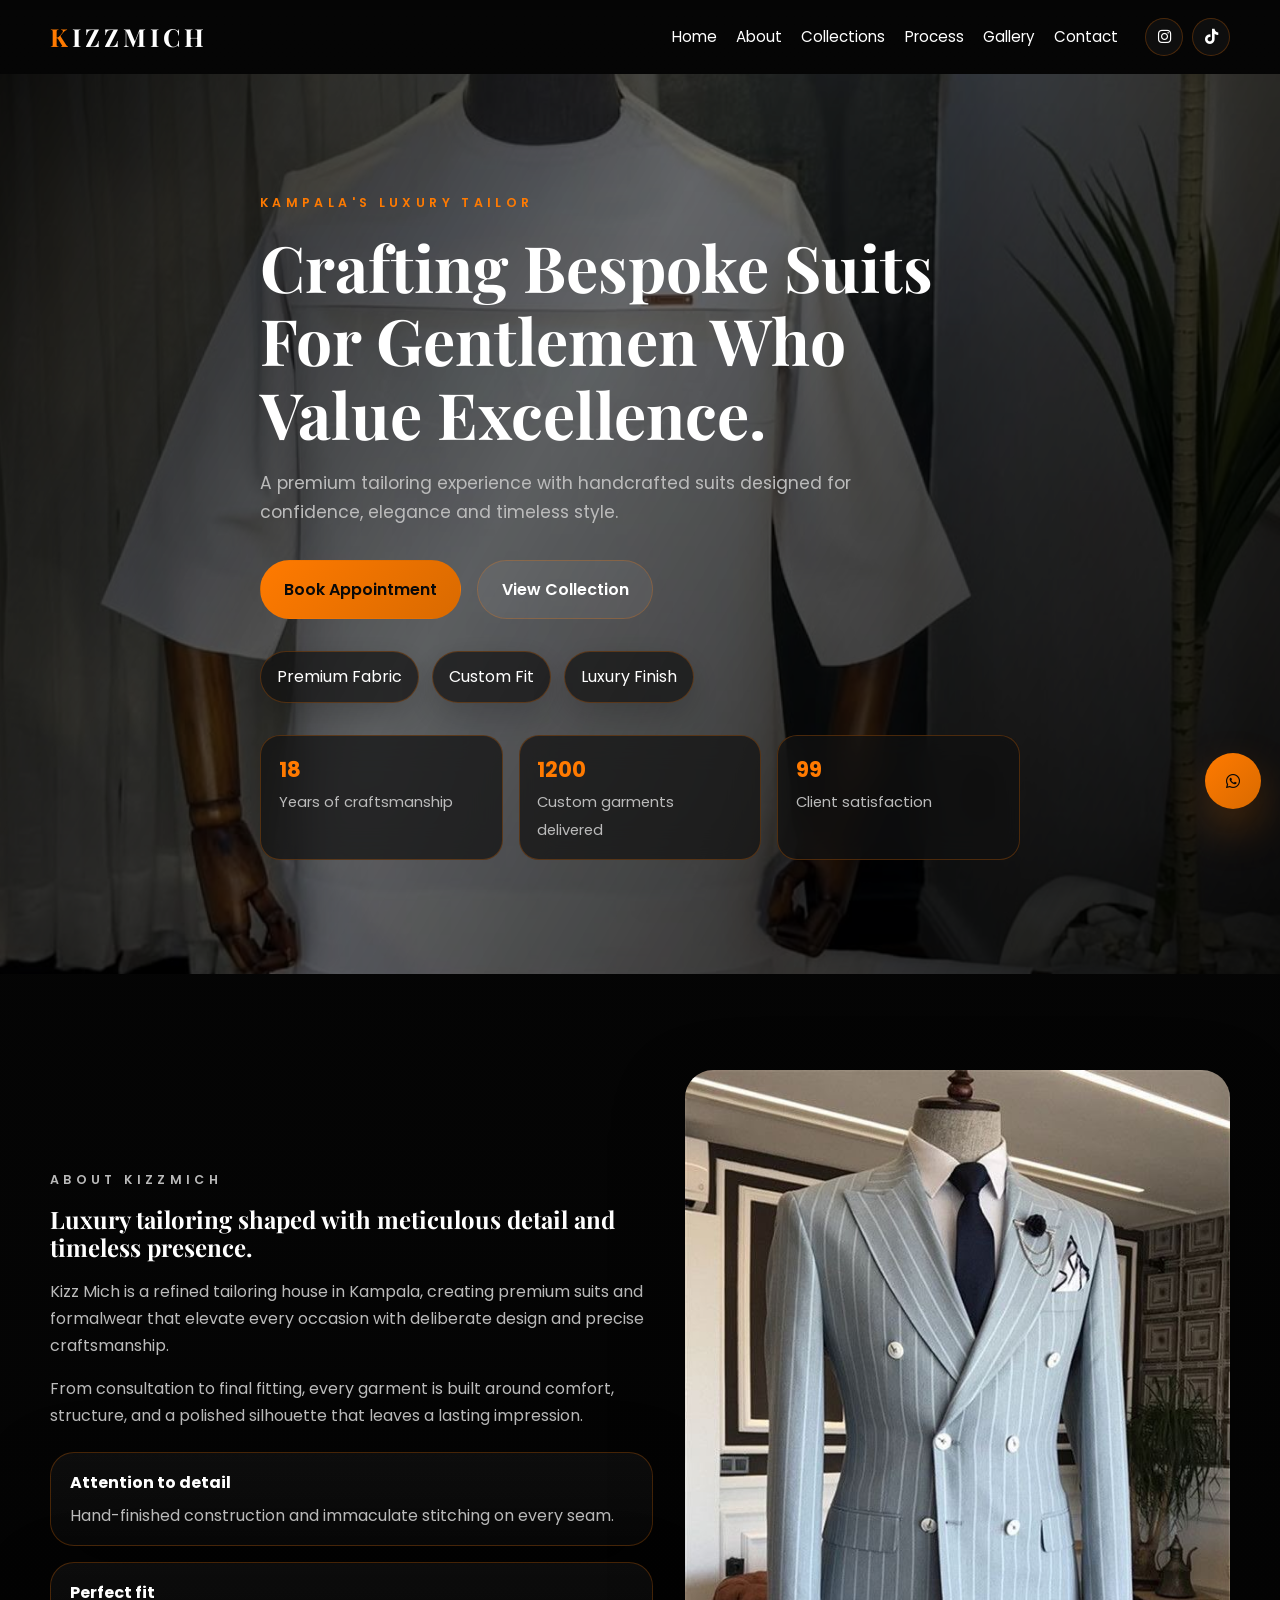
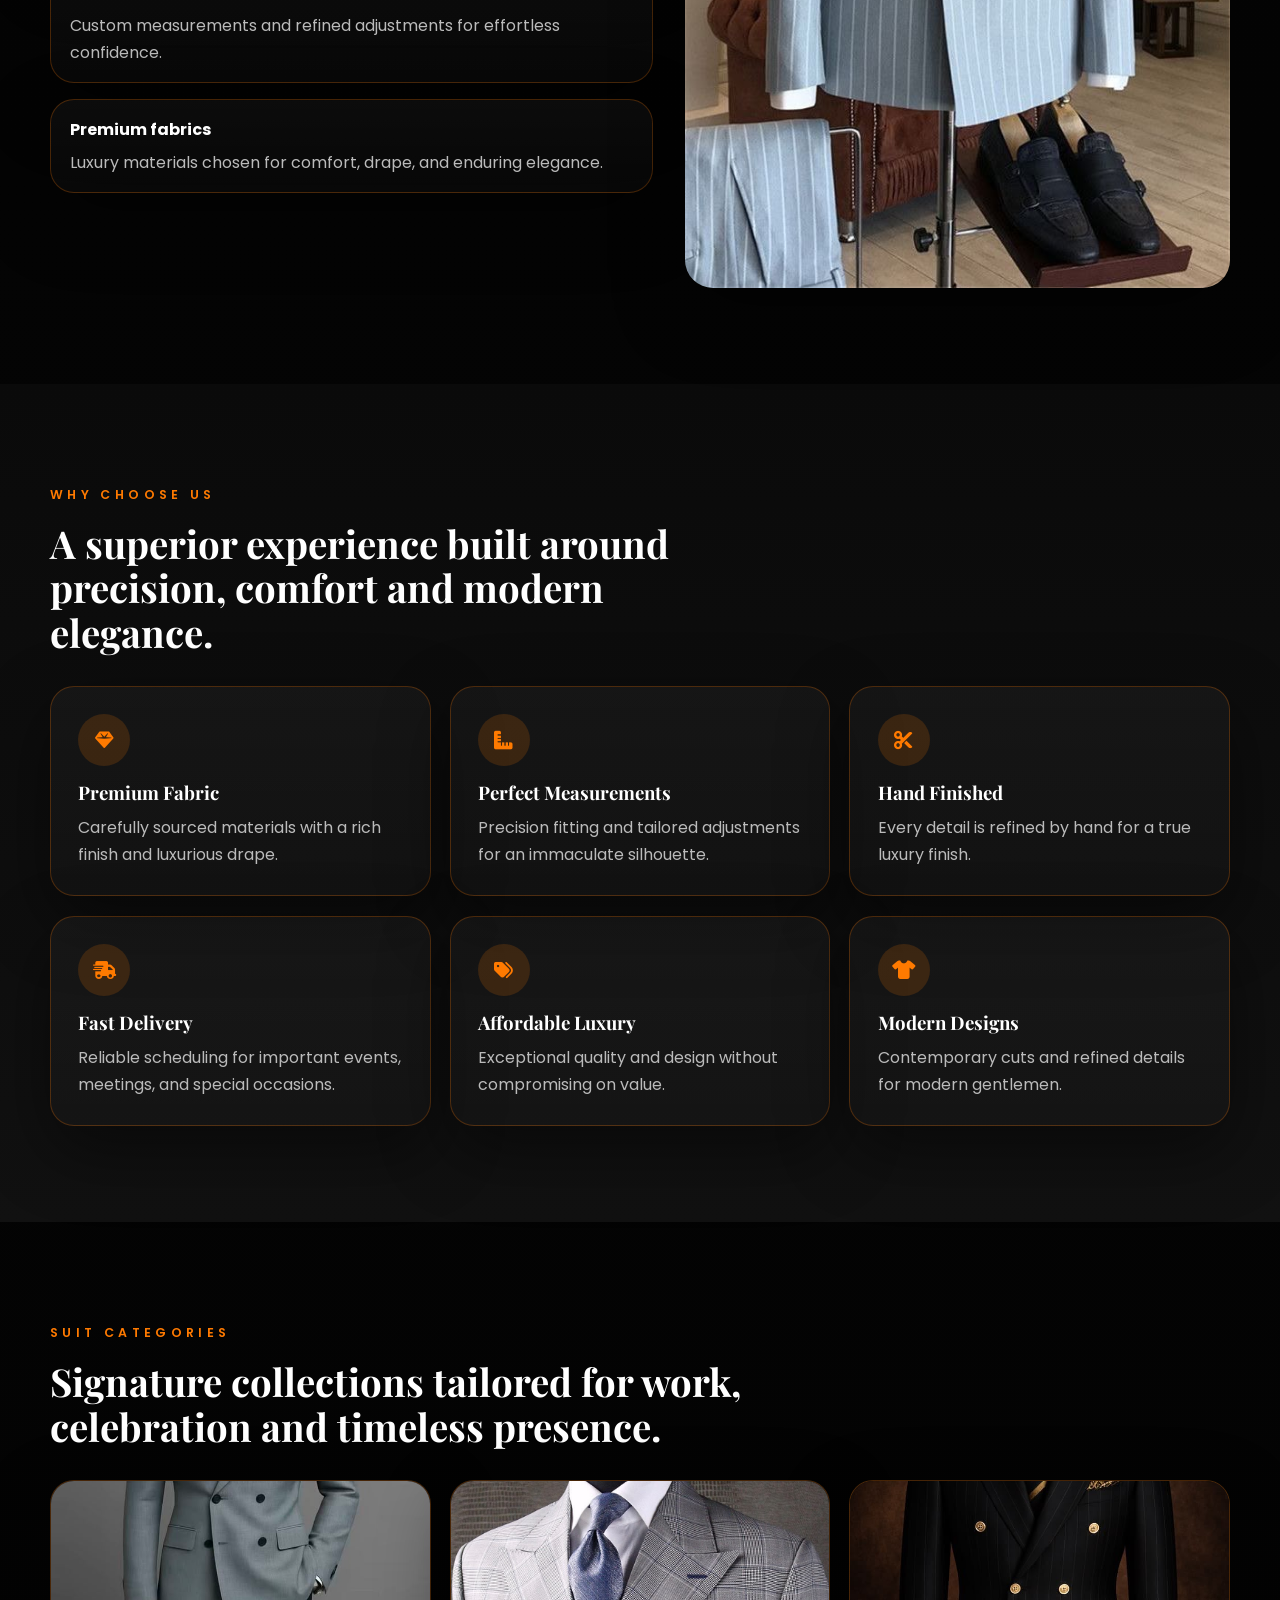
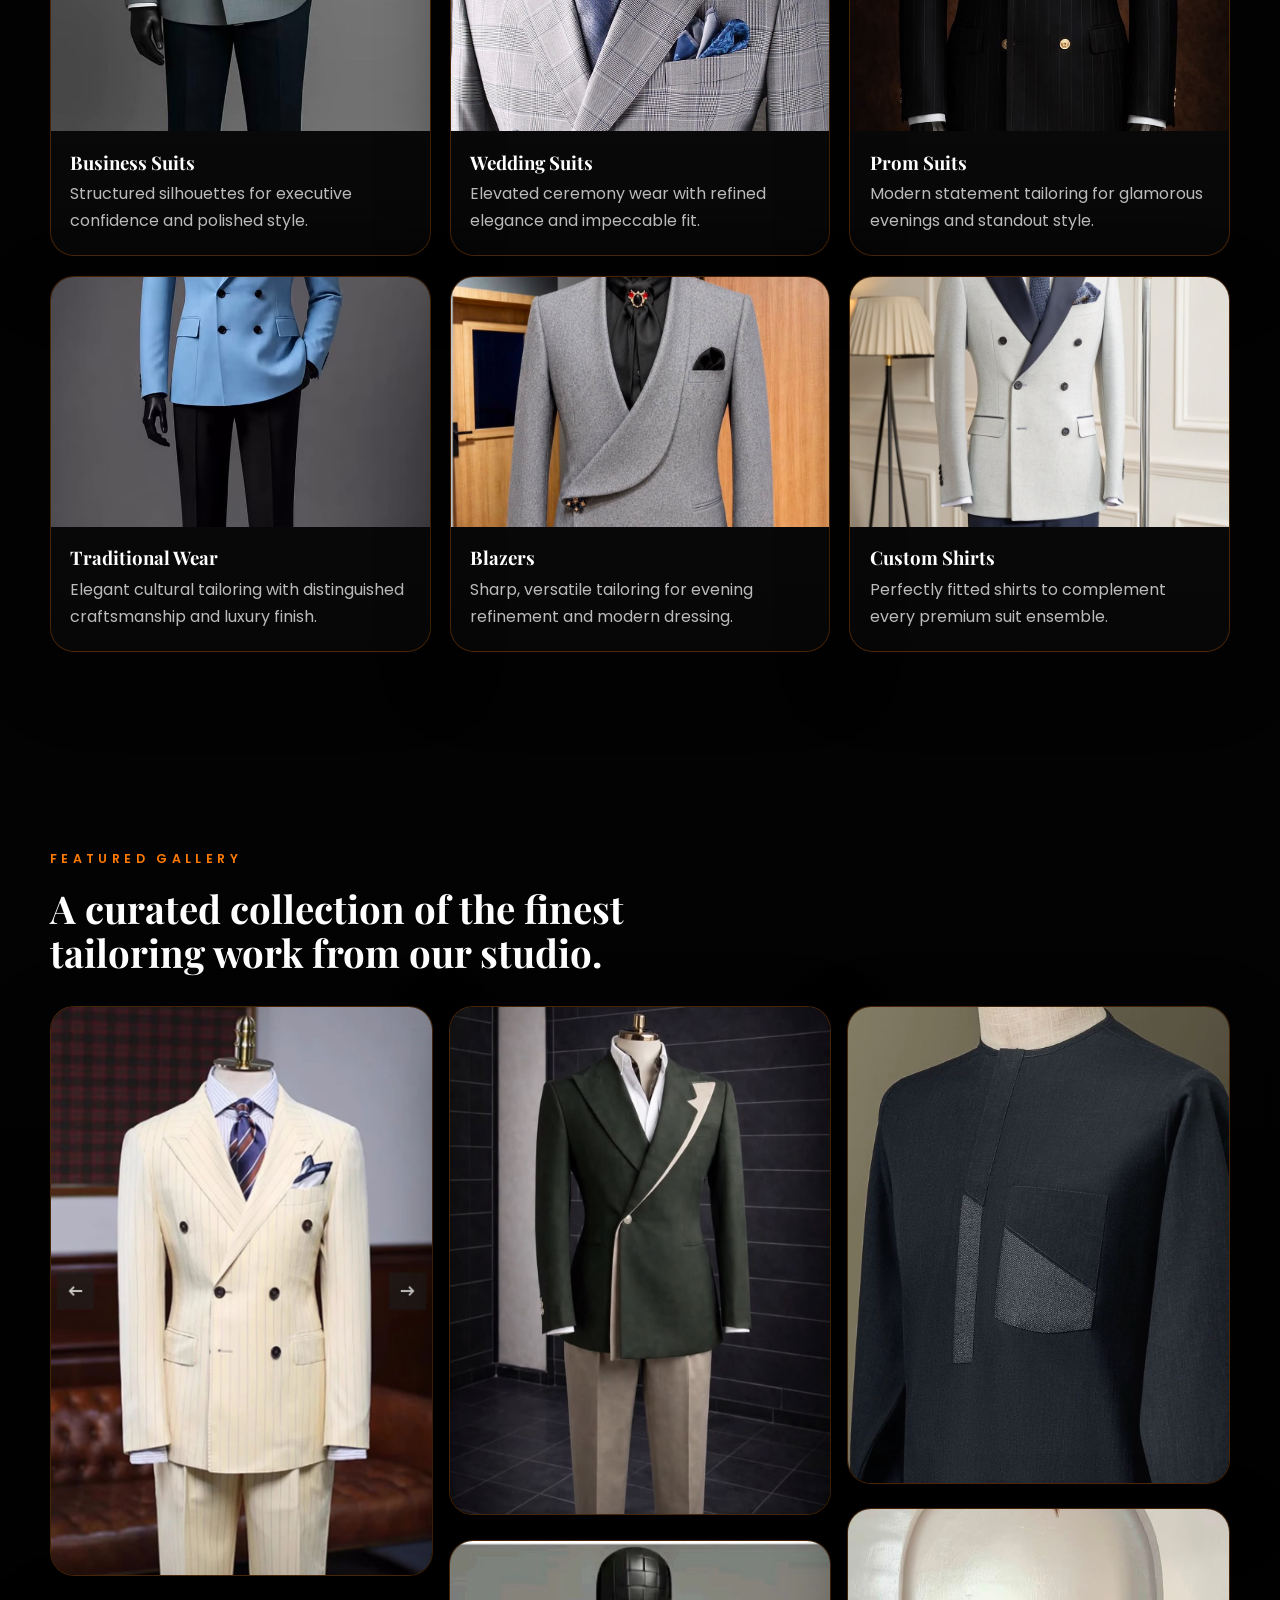
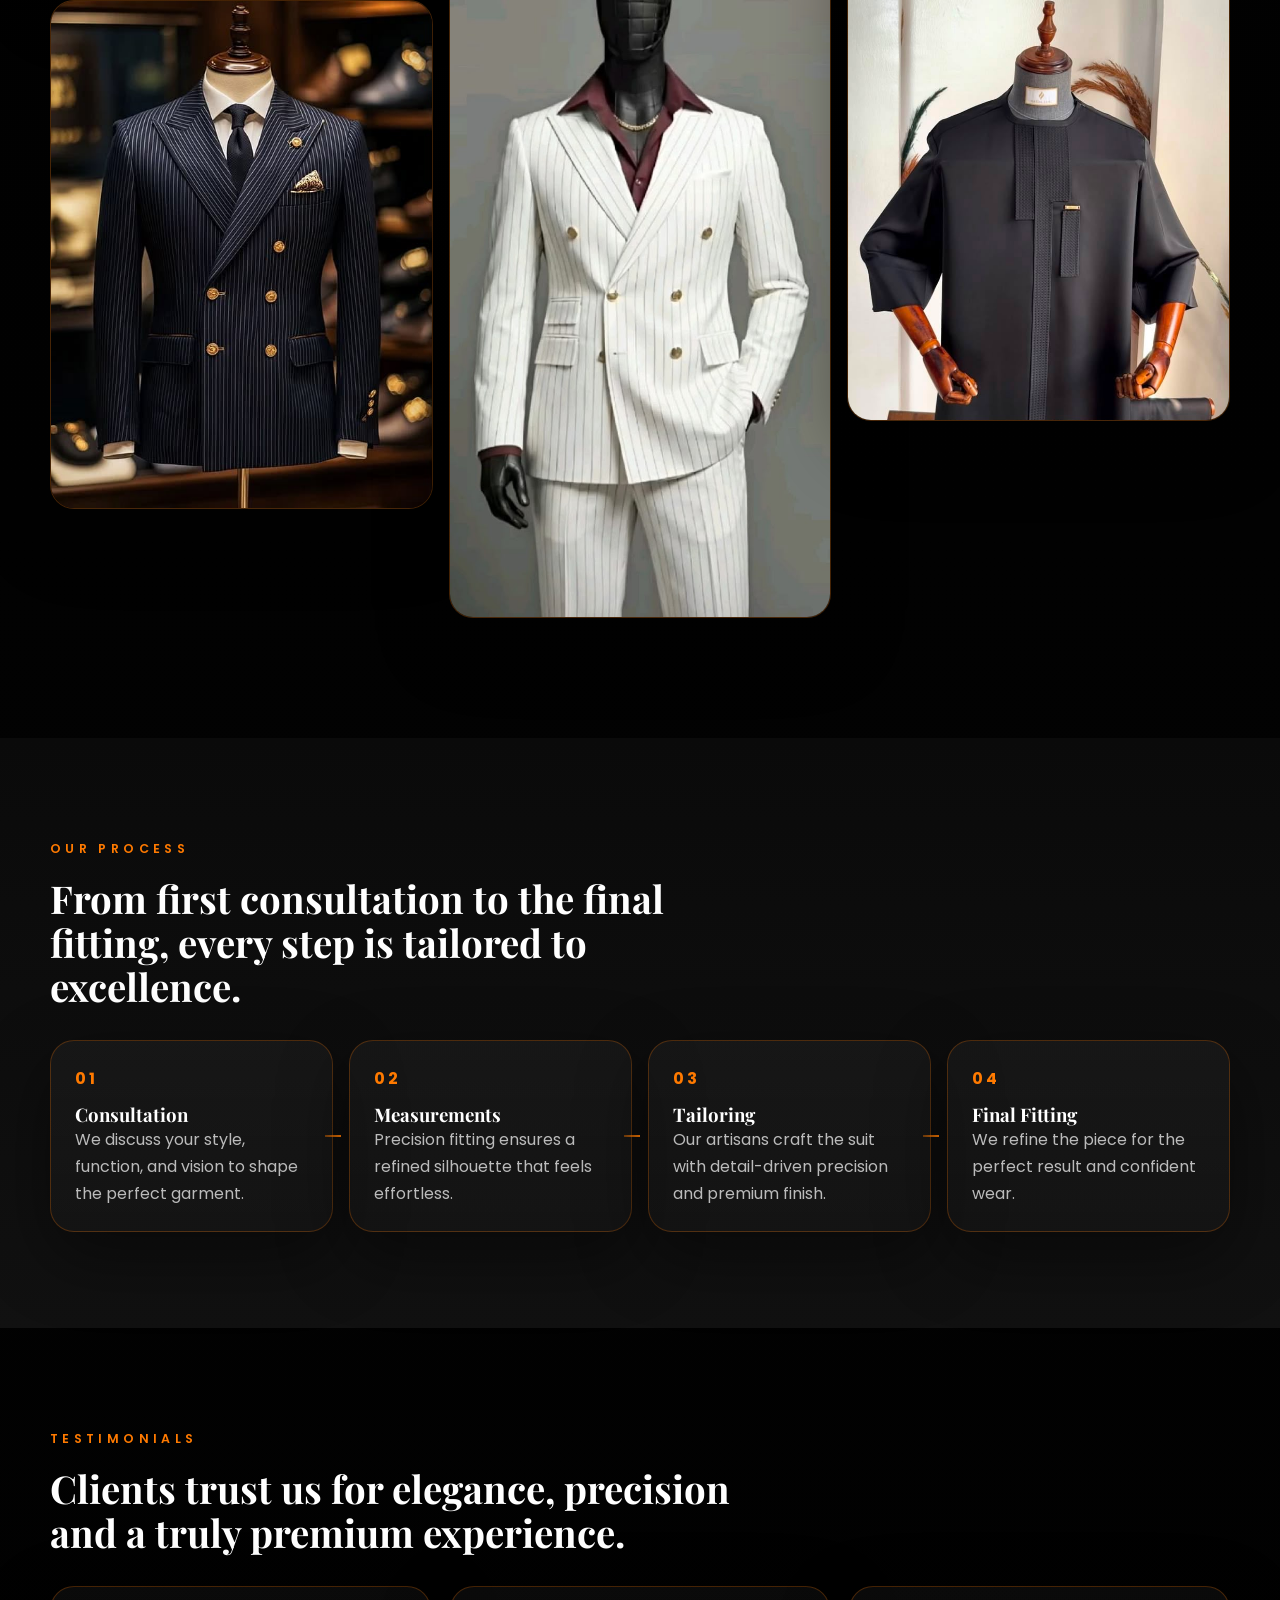
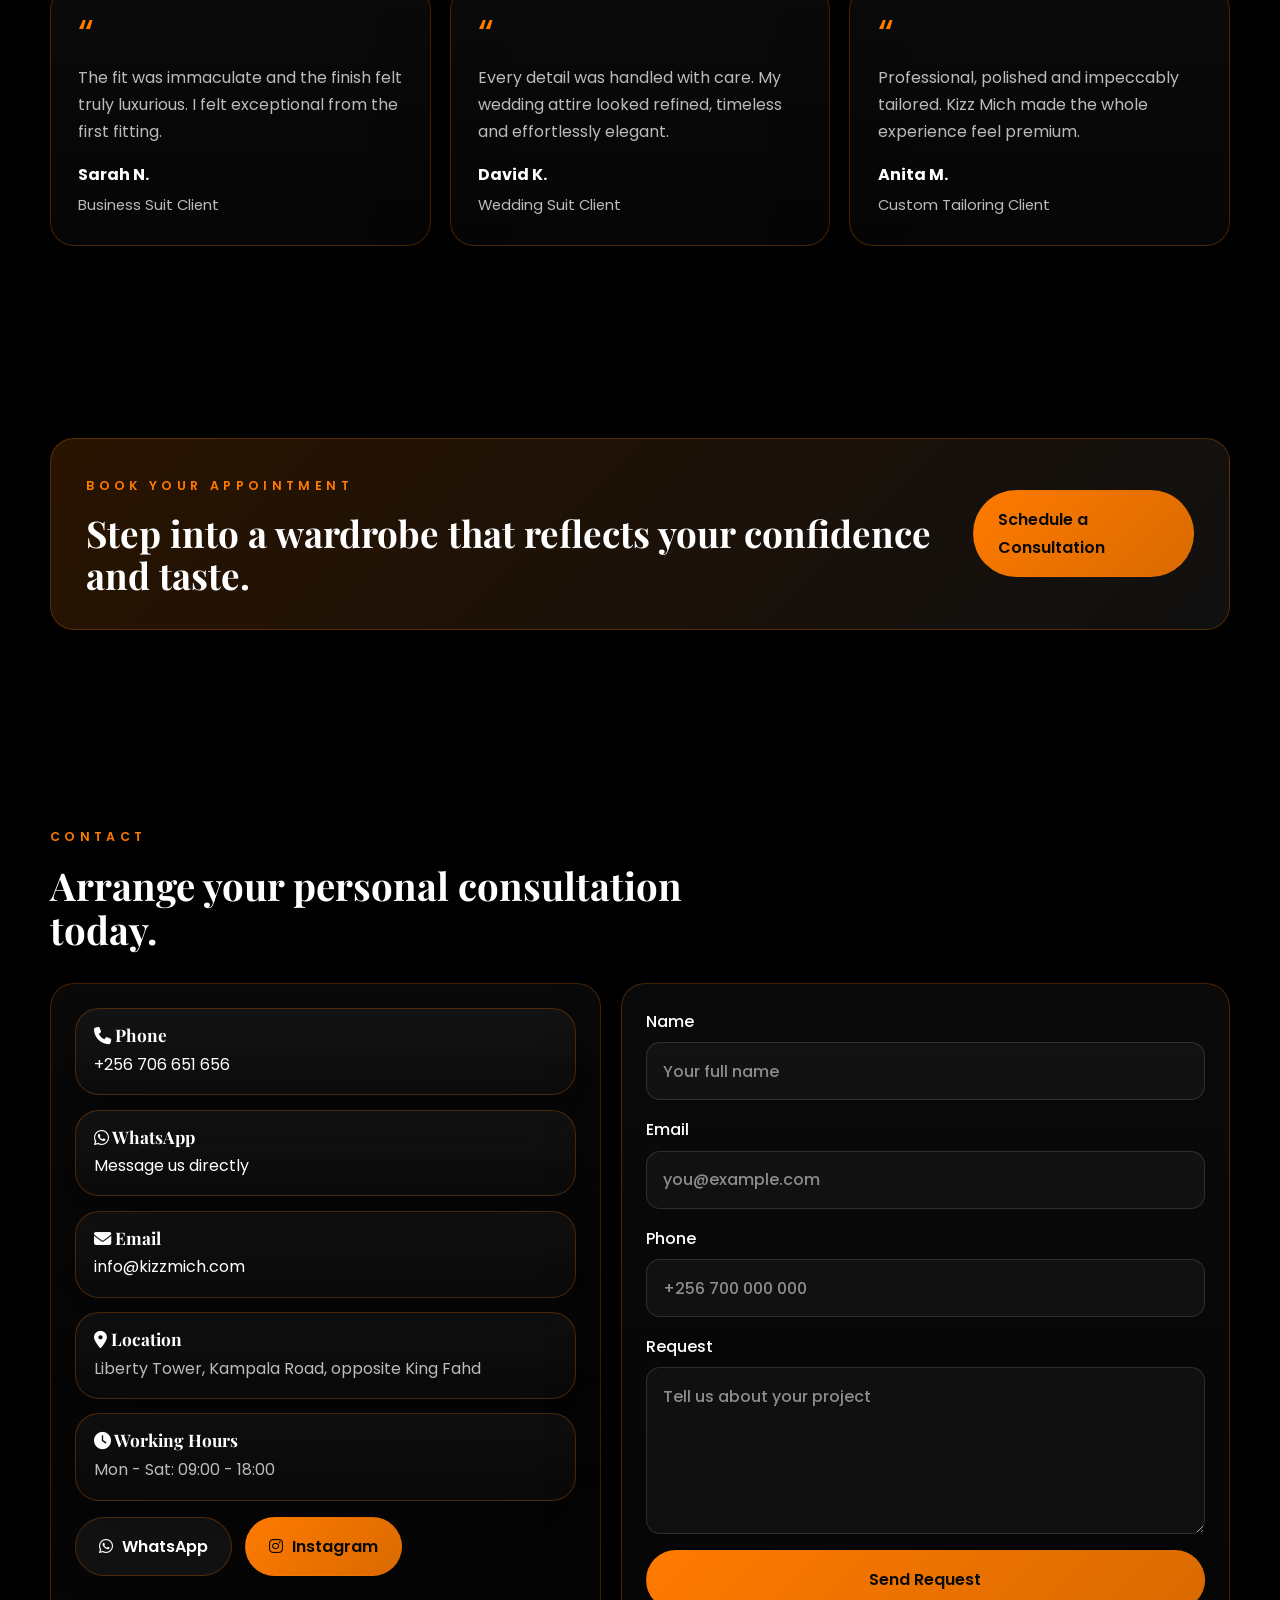
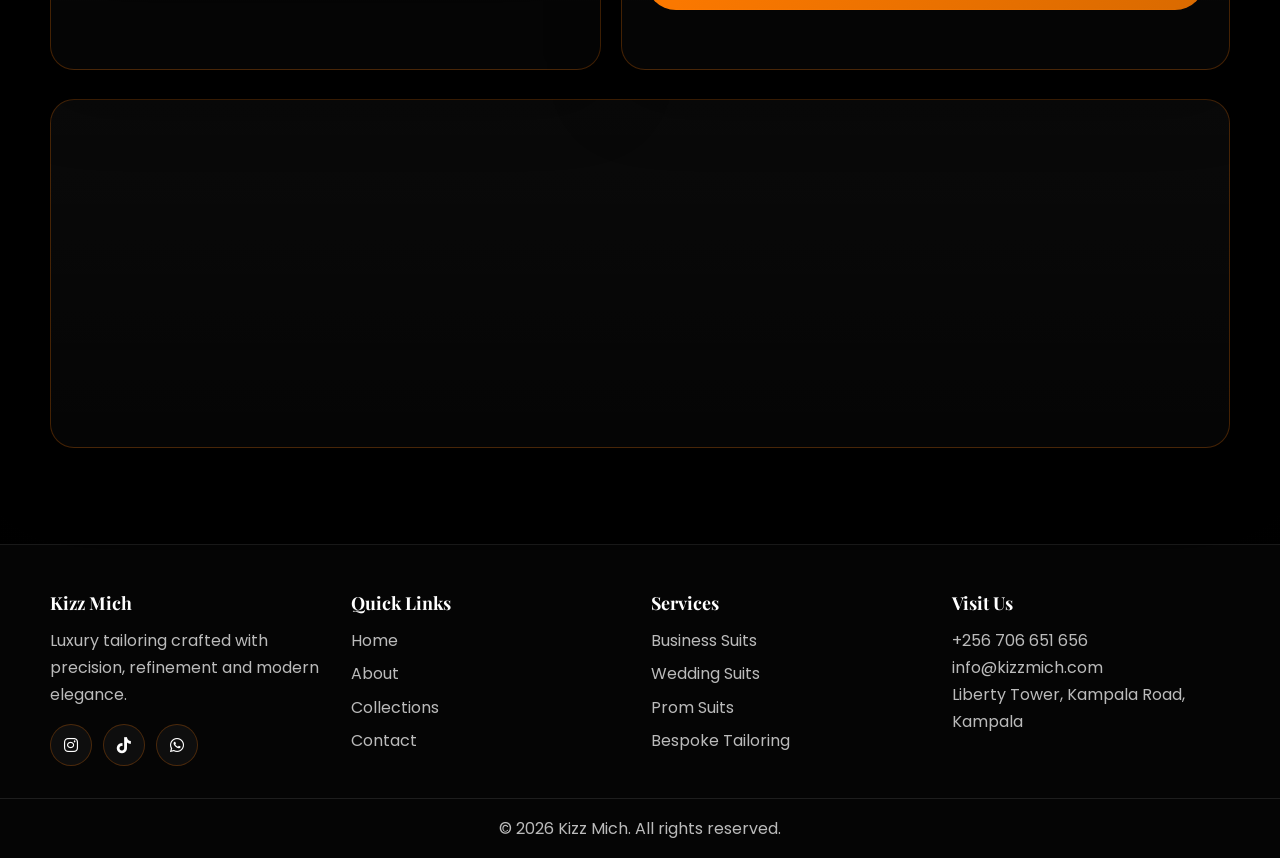
==== commit f39b0cc8: "final kizz mitch 2 site" ====
--- a/index.html
+++ b/index.html
@@ -7,7 +7,7 @@
     <meta property="og:title" content="Kizz Mich | Luxury Bespoke Tailoring" />
     <meta property="og:description" content="Discover Kizz Mich: premium tailoring for business, wedding, prom and bespoke fit with luxury craftsmanship in Kampala." />
     <meta property="og:type" content="website" />
-    <meta property="og:image" content="images/hero.jpg" />
+    <meta property="og:image" content="suit%20pictures/WhatsApp%20Image%202026-07-18%20at%202.47.14%20AM%20(2).jpeg" />
     <meta property="og:site_name" content="Kizz Mich" />
     <meta name="twitter:card" content="summary_large_image" />
     <meta name="theme-color" content="#111111" />
@@ -42,8 +42,7 @@
           <a href="#contact">Contact</a>
           <div class="nav-social" aria-label="Social links">
             <a href="https://www.instagram.com/kizz_mich" target="_blank" rel="noreferrer" aria-label="Instagram"><i class="fa-brands fa-instagram"></i></a>
-            <a href="https://www.facebook.com" target="_blank" rel="noreferrer" aria-label="Facebook"><i class="fa-brands fa-facebook-f"></i></a>
-            <a href="https://www.tiktok.com" target="_blank" rel="noreferrer" aria-label="TikTok"><i class="fa-brands fa-tiktok"></i></a>
+            <a href="https://www.tiktok.com/@kizz_mich" target="_blank" rel="noreferrer" aria-label="TikTok"><i class="fa-brands fa-tiktok"></i></a>
           </div>
         </div>
       </nav>
@@ -53,7 +52,7 @@
     <main id="main-content">
       <section class="hero">
         <div class="hero-media">
-          <img src="images/hero.jpg" alt="Luxury tailoring studio with premium suit fabric" loading="eager" />
+          <img src="suit%20pictures/WhatsApp%20Image%202026-07-18%20at%202.47.14%20AM%20(2).jpeg" alt="Luxury tailoring studio with premium suit fabric" loading="eager" />
         </div>
         <div class="hero-overlay"></div>
         <div class="hero-content container reveal">
@@ -109,7 +108,7 @@
             </div>
           </div>
           <div class="about-media">
-            <img src="images/about.jpg" alt="Luxury tailoring studio with a bespoke fitted suit" loading="lazy" />
+            <img src="suit%20pictures/WhatsApp%20Image%202026-07-18%20at%202.13.20%20AM%20(1).jpeg" alt="Luxury tailoring studio with a bespoke fitted suit" loading="lazy" />
           </div>
         </div>
       </section>
@@ -162,42 +161,42 @@
         </div>
         <div class="categories-grid">
           <a href="category.html?cat=business" class="category-card">
-            <div class="category-card-media"><img src="images/WhatsApp%20Image%202026-07-07%20at%202.51.46%20PM%20(1).jpeg" alt="Business suit in premium tailoring" loading="lazy" /></div>
+            <div class="category-card-media"><img src="suit%20pictures/WhatsApp%20Image%202026-07-18%20at%202.01.11%20AM.jpeg" alt="Business suit in premium tailoring" loading="lazy" /></div>
             <div class="category-card-copy">
               <h3>Business Suits</h3>
               <p>Structured silhouettes for executive confidence and polished style.</p>
             </div>
           </a>
           <a href="category.html?cat=wedding" class="category-card">
-            <div class="category-card-media"><img src="images/WhatsApp%20Image%202026-07-07%20at%202.51.46%20PM%20(2).jpeg" alt="Wedding suit with luxury finish" loading="lazy" /></div>
+            <div class="category-card-media"><img src="suit%20pictures/WhatsApp%20Image%202026-07-18%20at%202.01.12%20AM.jpeg" alt="Wedding suit with luxury finish" loading="lazy" /></div>
             <div class="category-card-copy">
               <h3>Wedding Suits</h3>
               <p>Elevated ceremony wear with refined elegance and impeccable fit.</p>
             </div>
           </a>
           <a href="category.html?cat=prom" class="category-card">
-            <div class="category-card-media"><img src="images/WhatsApp%20Image%202026-07-07%20at%202.51.46%20PM%20(3).jpeg" alt="Prom suit with contemporary design" loading="lazy" /></div>
+            <div class="category-card-media"><img src="suit%20pictures/WhatsApp%20Image%202026-07-18%20at%202.01.13%20AM%20(1).jpeg" alt="Prom suit with contemporary design" loading="lazy" /></div>
             <div class="category-card-copy">
               <h3>Prom Suits</h3>
               <p>Modern statement tailoring for glamorous evenings and standout style.</p>
             </div>
           </a>
           <a href="category.html?cat=bespoke" class="category-card">
-            <div class="category-card-media"><img src="images/WhatsApp%20Image%202026-07-07%20at%202.51.47%20PM%20(1).jpeg" alt="Bespoke tailored suit detail" loading="lazy" /></div>
+            <div class="category-card-media"><img src="suit%20pictures/WhatsApp%20Image%202026-07-18%20at%202.01.14%20AM%20(1).jpeg" alt="Bespoke tailored suit detail" loading="lazy" /></div>
             <div class="category-card-copy">
               <h3>Traditional Wear</h3>
               <p>Elegant cultural tailoring with distinguished craftsmanship and luxury finish.</p>
             </div>
           </a>
           <a href="category.html?cat=business" class="category-card">
-            <div class="category-card-media"><img src="images/WhatsApp%20Image%202026-07-07%20at%202.51.47%20PM%20(2).jpeg" alt="Tailored blazer in rich fabric" loading="lazy" /></div>
+            <div class="category-card-media"><img src="suit%20pictures/WhatsApp%20Image%202026-07-18%20at%202.01.15%20AM%20(1).jpeg" alt="Tailored blazer in rich fabric" loading="lazy" /></div>
             <div class="category-card-copy">
               <h3>Blazers</h3>
               <p>Sharp, versatile tailoring for evening refinement and modern dressing.</p>
             </div>
           </a>
           <a href="category.html?cat=bespoke" class="category-card">
-            <div class="category-card-media"><img src="images/WhatsApp%20Image%202026-07-07%20at%202.51.49%20PM%20(2).jpeg" alt="Custom shirt and tailoring presentation" loading="lazy" /></div>
+            <div class="category-card-media"><img src="suit%20pictures/WhatsApp%20Image%202026-07-18%20at%202.13.21%20AM%20(1).jpeg" alt="Custom shirt and tailoring presentation" loading="lazy" /></div>
             <div class="category-card-copy">
               <h3>Custom Shirts</h3>
               <p>Perfectly fitted shirts to complement every premium suit ensemble.</p>
@@ -212,23 +211,23 @@
           <h2>A curated collection of the finest tailoring work from our studio.</h2>
         </div>
         <div class="gallery-grid">
-          <figure class="gallery-card" data-image="images/hero.jpg" data-alt="Tailoring studio with luxury suit fabric">
-            <img src="images/hero.jpg" alt="Tailoring studio with luxury suit fabric" loading="lazy" />
-          </figure>
-          <figure class="gallery-card" data-image="images/about.jpg" data-alt="Tailor fitting a bespoke suit in a luxury studio">
-            <img src="images/about.jpg" alt="Tailor fitting a bespoke suit in a luxury studio" loading="lazy" />
-          </figure>
-          <figure class="gallery-card" data-image="images/WhatsApp%20Image%202026-07-07%20at%202.51.47%20PM%20(3).jpeg" data-alt="Premium bespoke suit crafted with flawless details">
-            <img src="images/WhatsApp%20Image%202026-07-07%20at%202.51.47%20PM%20(3).jpeg" alt="Premium bespoke suit crafted with flawless details" loading="lazy" />
-          </figure>
-          <figure class="gallery-card" data-image="images/WhatsApp%20Image%202026-07-07%20at%202.51.49%20PM%20(1).jpeg" data-alt="Black tailored jacket with rich accents">
-            <img src="images/WhatsApp%20Image%202026-07-07%20at%202.51.49%20PM%20(1).jpeg" alt="Black tailored jacket with rich accents" loading="lazy" />
-          </figure>
-          <figure class="gallery-card" data-image="suit%20pictures/WhatsApp%20Image%202026-07-18%20at%202.01.11%20AM.jpeg" data-alt="Luxury tailoring showcase from the project collection">
-            <img src="suit%20pictures/WhatsApp%20Image%202026-07-18%20at%202.01.11%20AM.jpeg" alt="Luxury tailoring showcase from the project collection" loading="lazy" />
-          </figure>
-          <figure class="gallery-card" data-image="suit%20pictures/WhatsApp%20Image%202026-07-18%20at%202.13.20%20AM%20(1).jpeg" data-alt="Elegant tailored jacket in refined form">
-            <img src="suit%20pictures/WhatsApp%20Image%202026-07-18%20at%202.13.20%20AM%20(1).jpeg" alt="Elegant tailored jacket in refined form" loading="lazy" />
+          <figure class="gallery-card" data-image="suit%20pictures/WhatsApp%20Image%202026-07-18%20at%202.13.20%20AM%20(2).jpeg" data-alt="Tailoring studio with luxury suit fabric">
+            <img src="suit%20pictures/WhatsApp%20Image%202026-07-18%20at%202.13.20%20AM%20(2).jpeg" alt="Tailoring studio with luxury suit fabric" loading="lazy" />
+          </figure>
+          <figure class="gallery-card" data-image="suit%20pictures/WhatsApp%20Image%202026-07-18%20at%202.13.20%20AM%20(3).jpeg" data-alt="Tailor fitting a bespoke suit in a luxury studio">
+            <img src="suit%20pictures/WhatsApp%20Image%202026-07-18%20at%202.13.20%20AM%20(3).jpeg" alt="Tailor fitting a bespoke suit in a luxury studio" loading="lazy" />
+          </figure>
+          <figure class="gallery-card" data-image="suit%20pictures/WhatsApp%20Image%202026-07-18%20at%202.13.21%20AM%20(2).jpeg" data-alt="Premium bespoke suit crafted with flawless details">
+            <img src="suit%20pictures/WhatsApp%20Image%202026-07-18%20at%202.13.21%20AM%20(2).jpeg" alt="Premium bespoke suit crafted with flawless details" loading="lazy" />
+          </figure>
+          <figure class="gallery-card" data-image="suit%20pictures/WhatsApp%20Image%202026-07-18%20at%202.13.21%20AM%20(3).jpeg" data-alt="Black tailored jacket with rich accents">
+            <img src="suit%20pictures/WhatsApp%20Image%202026-07-18%20at%202.13.21%20AM%20(3).jpeg" alt="Black tailored jacket with rich accents" loading="lazy" />
+          </figure>
+          <figure class="gallery-card" data-image="suit%20pictures/WhatsApp%20Image%202026-07-18%20at%202.47.13%20AM%20(1).jpeg" data-alt="Luxury tailoring showcase from the project collection">
+            <img src="suit%20pictures/WhatsApp%20Image%202026-07-18%20at%202.47.13%20AM%20(1).jpeg" alt="Luxury tailoring showcase from the project collection" loading="lazy" />
+          </figure>
+          <figure class="gallery-card" data-image="suit%20pictures/WhatsApp%20Image%202026-07-18%20at%202.47.14%20AM%20(3).jpeg" data-alt="Elegant tailored jacket in refined form">
+            <img src="suit%20pictures/WhatsApp%20Image%202026-07-18%20at%202.47.14%20AM%20(3).jpeg" alt="Elegant tailored jacket in refined form" loading="lazy" />
           </figure>
         </div>
       </section>
@@ -373,8 +372,7 @@
           <p>Luxury tailoring crafted with precision, refinement and modern elegance.</p>
           <div class="social-links">
             <a href="https://www.instagram.com/kizz_mich" target="_blank" rel="noreferrer" aria-label="Instagram"><i class="fa-brands fa-instagram"></i></a>
-            <a href="https://www.facebook.com" target="_blank" rel="noreferrer" aria-label="Facebook"><i class="fa-brands fa-facebook-f"></i></a>
-            <a href="https://www.tiktok.com" target="_blank" rel="noreferrer" aria-label="TikTok"><i class="fa-brands fa-tiktok"></i></a>
+            <a href="https://www.tiktok.com/@kizz_mich" target="_blank" rel="noreferrer" aria-label="TikTok"><i class="fa-brands fa-tiktok"></i></a>
             <a href="https://wa.me/256706651656" target="_blank" rel="noreferrer" aria-label="WhatsApp"><i class="fa-brands fa-whatsapp"></i></a>
           </div>
         </div>
